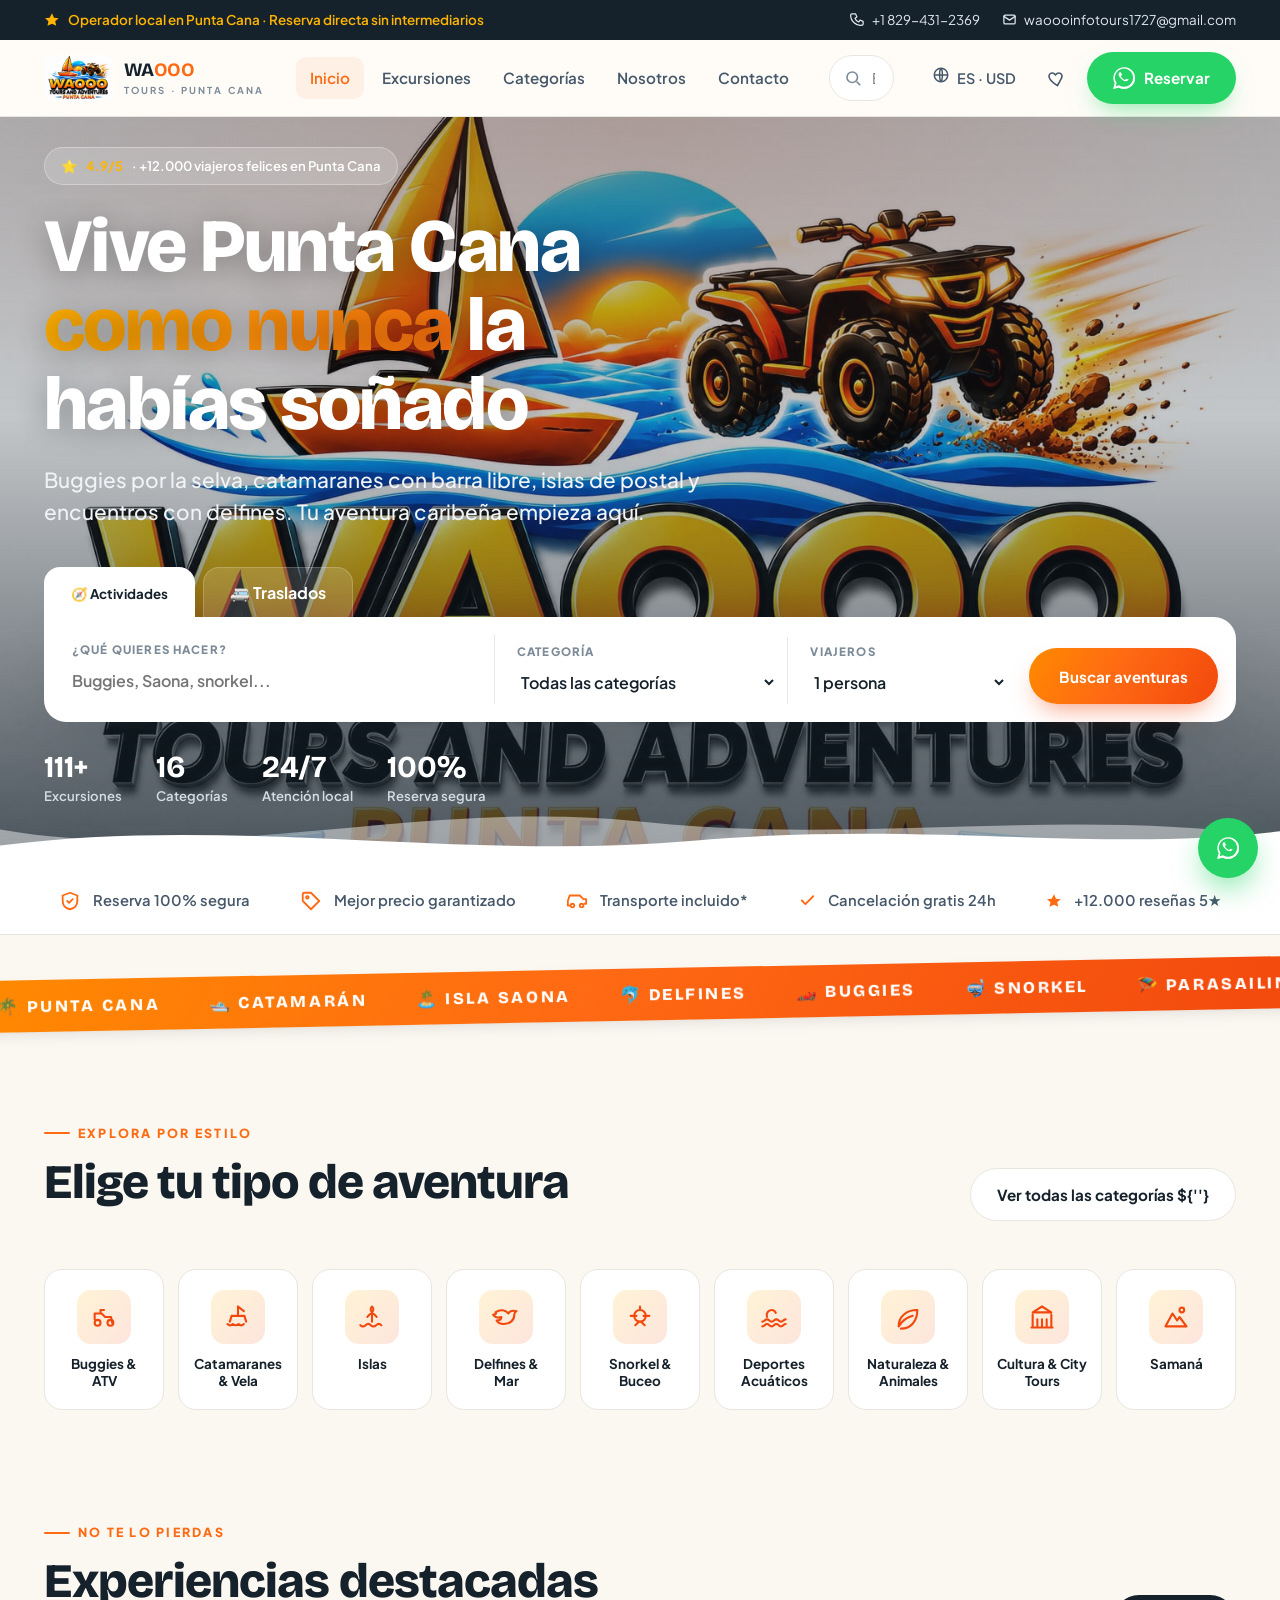
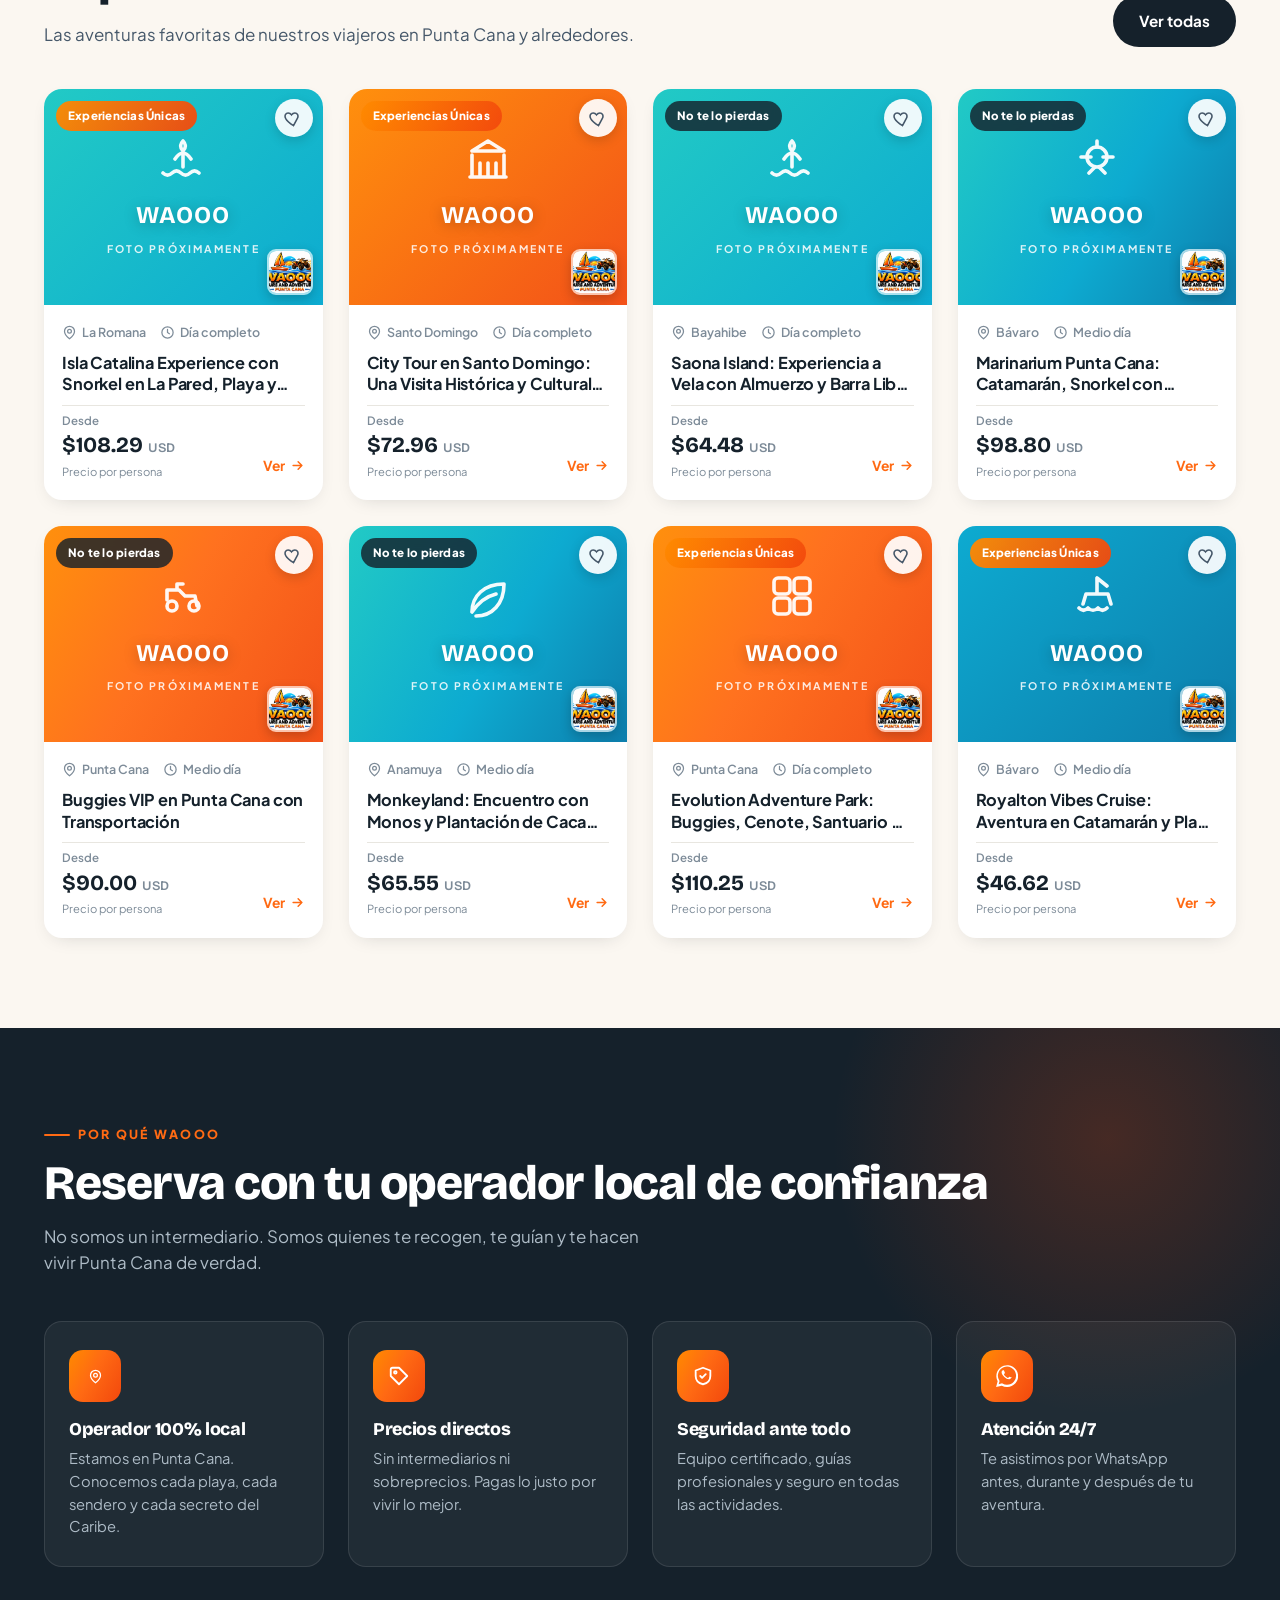
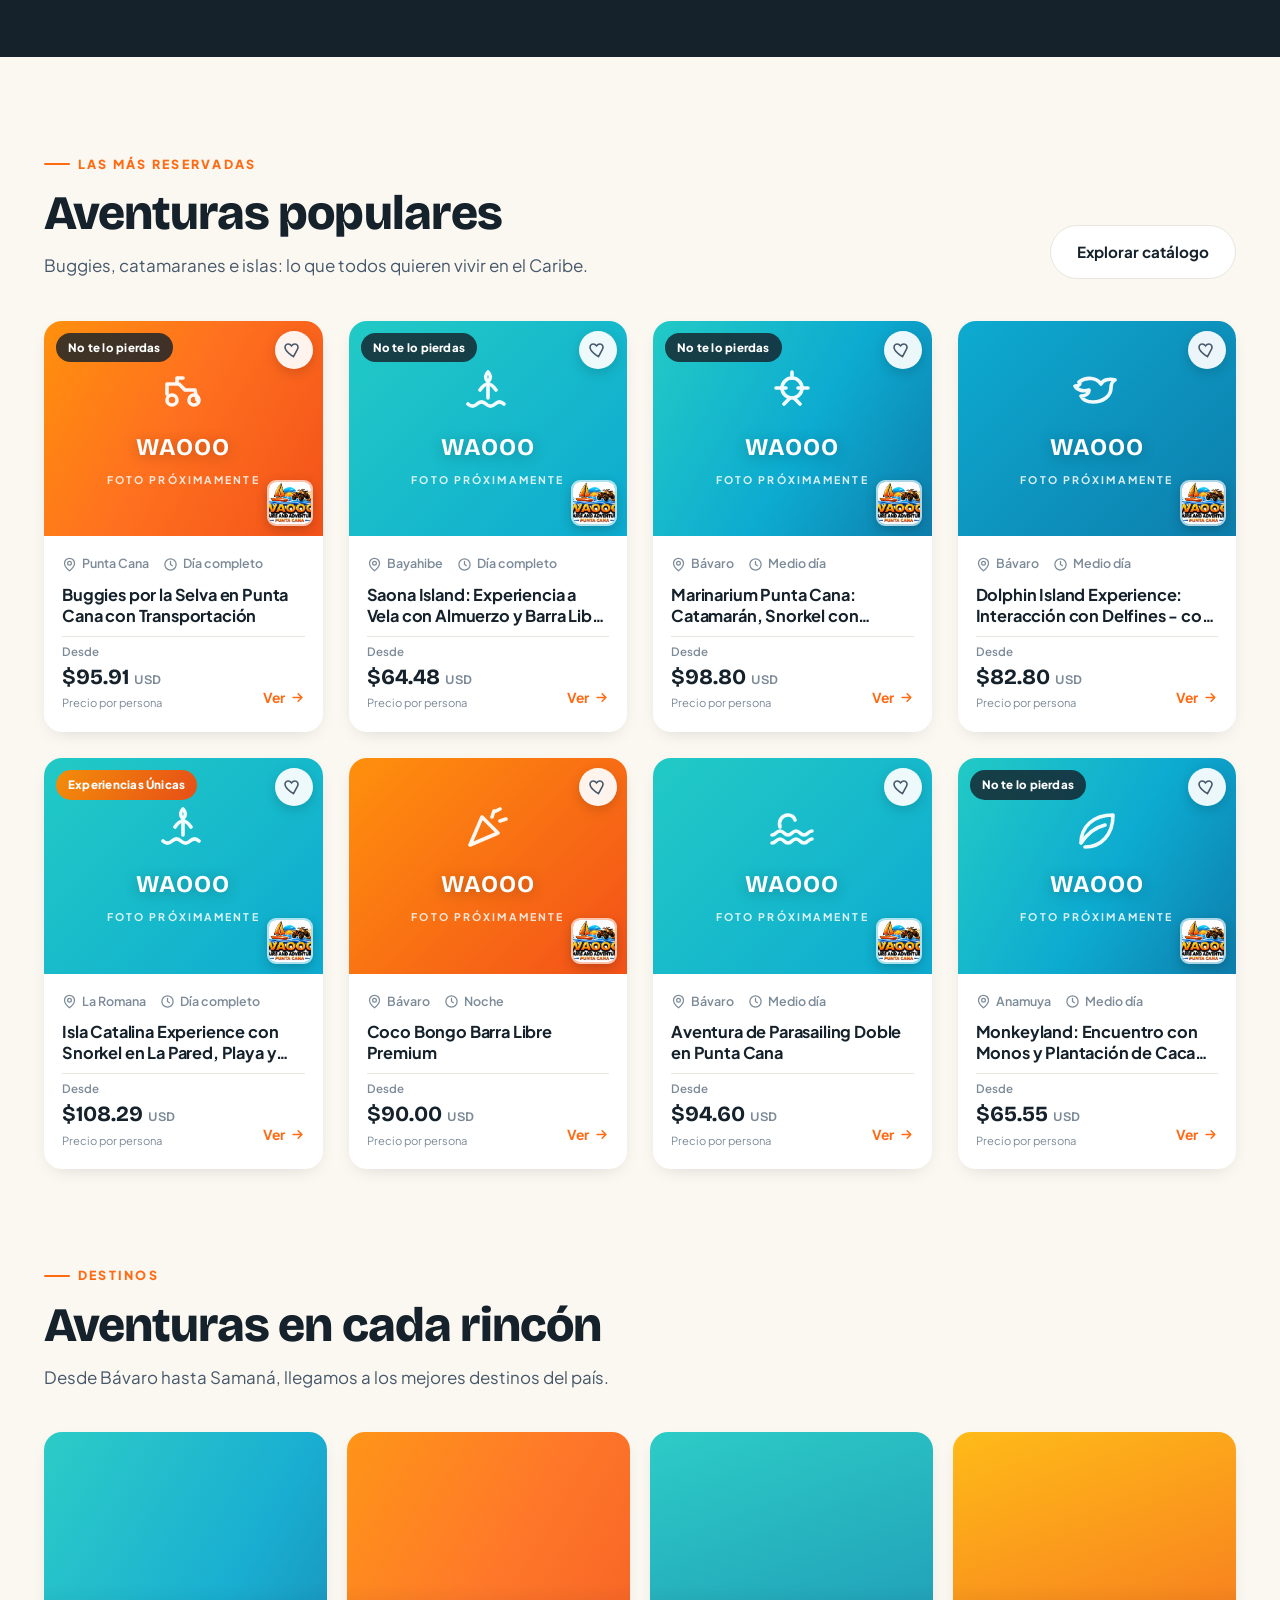
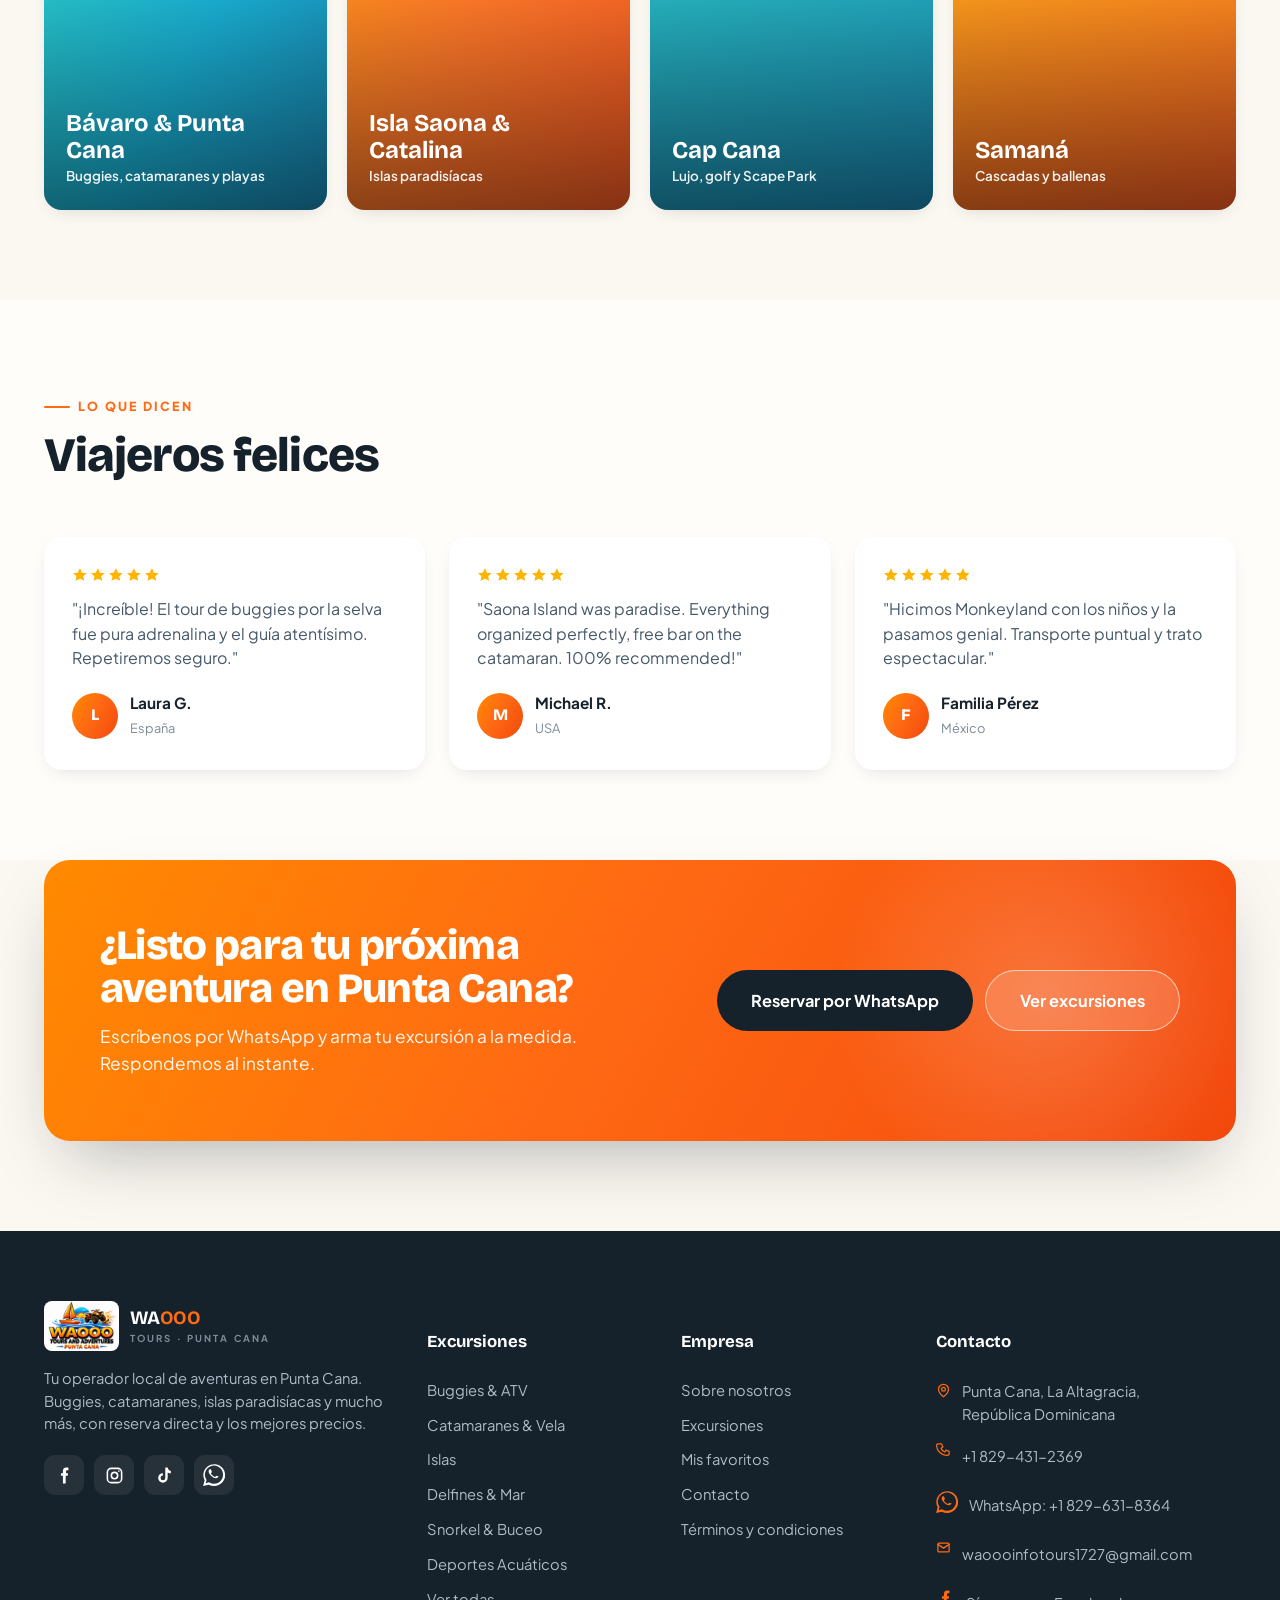
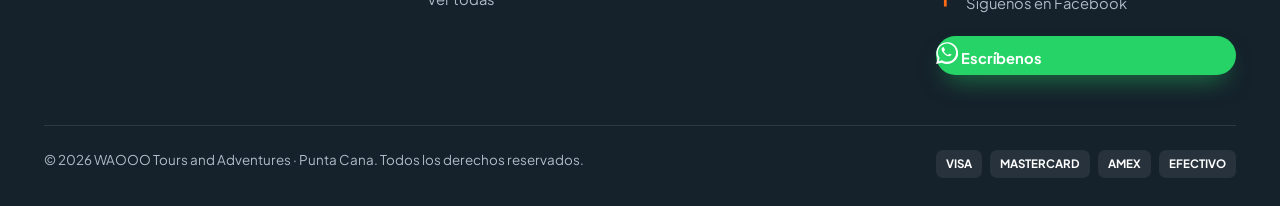
==== index.html @ dfb71532 "Datos oficiales de contacto + capa de animaciones - WhatsApp oficial 829-631-8364 para reservas, ema" ====
<!DOCTYPE html>
<html lang="es">
<head>
<meta charset="UTF-8">
<meta name="viewport" content="width=device-width, initial-scale=1.0">
<title>WAOOO Tours and Adventures · Excursiones en Punta Cana</title>
<meta name="description" content="Vive Punta Cana como nunca. Buggies, catamaranes, Isla Saona, delfines, snorkel y más. Reserva tus excursiones directo con tu operador local. Cancelación gratis.">
<link rel="icon" href="assets/waoo.jpeg">
<link rel="stylesheet" href="assets/styles.css">
</head>
<body>
<div id="chrome"></div>

<!-- ===================== HERO ===================== -->
<section class="hero">
  <video autoplay muted loop playsinline poster="assets/waoo.jpeg">
    <source src="assets/hero.mp4" type="video/mp4">
  </video>
  <div class="wrap">
    <div class="hero-badge">⭐ <b>4.9/5</b> · +12.000 viajeros felices en Punta Cana</div>
    <h1>Vive Punta Cana <em>como nunca</em> la habías soñado</h1>
    <p class="lead">Buggies por la selva, catamaranes con barra libre, islas de postal y encuentros con delfines. Tu aventura caribeña empieza aquí.</p>

    <div class="search-tabs">
      <button class="search-tab active">🧭 Actividades</button>
      <a class="search-tab" href="#contacto">🚐 Traslados</a>
    </div>
    <form class="search-panel" onsubmit="return heroSearch(event)">
      <div class="sp-field">
        <label>¿Qué quieres hacer?</label>
        <input type="text" id="qInput" placeholder="Buggies, Saona, snorkel...">
      </div>
      <div class="sp-field">
        <label>Categoría</label>
        <select id="catInput"></select>
      </div>
      <div class="sp-field">
        <label>Viajeros</label>
        <select id="paxInput">
          <option>1 persona</option><option>2 personas</option><option>3 personas</option>
          <option>4 personas</option><option>5+ personas</option>
        </select>
      </div>
      <button class="btn btn-primary" type="submit">Buscar aventuras</button>
    </form>

    <div class="hero-stats">
      <div><b data-count="111" data-suffix="+">0+</b><span>Excursiones</span></div>
      <div><b data-count="16">0</b><span>Categorías</span></div>
      <div><b>24/7</b><span>Atención local</span></div>
      <div><b data-count="100" data-suffix="%">0%</b><span>Reserva segura</span></div>
    </div>
  </div>
  <div class="hero-wave" aria-hidden="true">
    <svg viewBox="0 0 1440 90" preserveAspectRatio="none">
      <path class="w1" d="M0,42 C240,88 480,2 720,32 C960,62 1200,12 1440,52 L1440,90 L0,90 Z" fill="#ffffff" opacity=".45"/>
      <path d="M0,62 C260,24 520,82 780,56 C1040,30 1240,72 1440,44 L1440,90 L0,90 Z" fill="#ffffff"/>
    </svg>
  </div>
</section>

<!-- ===================== TRUST ===================== -->
<div class="trust"><div class="wrap" id="trust"></div></div>

<!-- ===================== MARQUEE ===================== -->
<div class="marquee" aria-hidden="true"><div class="marquee-track" id="mqTrack"></div></div>

<!-- ===================== CATEGORIES ===================== -->
<section class="section" id="categorias">
  <div class="wrap">
    <div class="head-row reveal">
      <div>
        <span class="eyebrow">Explora por estilo</span>
        <h2 class="section-title">Elige tu tipo de aventura</h2>
      </div>
      <a class="btn btn-outline" href="tours.html">Ver todas las categorías ${''}</a>
    </div>
    <div class="cat-strip reveal" id="catStrip"></div>
  </div>
</section>

<!-- ===================== FEATURED ===================== -->
<section class="section" style="padding-top:0">
  <div class="wrap">
    <div class="head-row reveal">
      <div>
        <span class="eyebrow">No te lo pierdas</span>
        <h2 class="section-title">Experiencias destacadas</h2>
        <p class="section-sub">Las aventuras favoritas de nuestros viajeros en Punta Cana y alrededores.</p>
      </div>
      <a class="btn btn-dark" href="tours.html">Ver todas</a>
    </div>
    <div class="grid reveal" id="featuredGrid"></div>
  </div>
</section>

<!-- ===================== WHY ===================== -->
<section class="section why" id="nosotros">
  <div class="wrap">
    <div class="head-row reveal" style="margin-bottom:0">
      <div>
        <span class="eyebrow">Por qué WAOOO</span>
        <h2 class="section-title">Reserva con tu operador local de confianza</h2>
        <p class="section-sub">No somos un intermediario. Somos quienes te recogen, te guían y te hacen vivir Punta Cana de verdad.</p>
      </div>
    </div>
    <div class="feat-grid reveal" id="featGrid"></div>
  </div>
</section>

<!-- ===================== POPULAR GRID ===================== -->
<section class="section">
  <div class="wrap">
    <div class="head-row reveal">
      <div>
        <span class="eyebrow">Las más reservadas</span>
        <h2 class="section-title">Aventuras populares</h2>
        <p class="section-sub">Buggies, catamaranes e islas: lo que todos quieren vivir en el Caribe.</p>
      </div>
      <a class="btn btn-outline" href="tours.html">Explorar catálogo</a>
    </div>
    <div class="grid reveal" id="popularGrid"></div>
  </div>
</section>

<!-- ===================== ZONES ===================== -->
<section class="section" style="padding-top:0">
  <div class="wrap">
    <div class="head-row reveal">
      <div>
        <span class="eyebrow">Destinos</span>
        <h2 class="section-title">Aventuras en cada rincón</h2>
        <p class="section-sub">Desde Bávaro hasta Samaná, llegamos a los mejores destinos del país.</p>
      </div>
    </div>
    <div class="zone-grid reveal" id="zoneGrid"></div>
  </div>
</section>

<!-- ===================== TESTIMONIALS ===================== -->
<section class="section" style="background:var(--cream)">
  <div class="wrap">
    <div class="head-row reveal">
      <div>
        <span class="eyebrow">Lo que dicen</span>
        <h2 class="section-title">Viajeros felices</h2>
      </div>
    </div>
    <div class="testi-grid reveal" id="testiGrid"></div>
  </div>
</section>

<!-- ===================== CTA BAND ===================== -->
<section class="section" style="padding-top:0">
  <div class="wrap">
    <div class="cta-band reveal">
      <div class="inner">
        <div>
          <h2>¿Listo para tu próxima aventura en Punta Cana?</h2>
          <p>Escríbenos por WhatsApp y arma tu excursión a la medida. Respondemos al instante.</p>
        </div>
        <div class="cta-actions">
          <a class="btn btn-dark btn-lg" id="ctaWa" target="_blank">Reservar por WhatsApp</a>
          <a class="btn btn-ghost btn-lg" href="tours.html">Ver excursiones</a>
        </div>
      </div>
    </div>
  </div>
</section>

<div id="footer-slot"></div>

<script src="assets/data.js"></script>
<script src="assets/app.js"></script>
<script>
  bootCommon('Inicio');

  /* category select in hero */
  const catSel = document.getElementById('catInput');
  catSel.innerHTML = '<option value="">Todas las categorías</option>' +
    CATEGORIES.map(c=>`<option value="${c.key}">${c.label}</option>`).join('');

  /* trust strip */
  document.getElementById('trust').innerHTML = [
    [IC.shield,'Reserva 100% segura'],
    [IC.tag,'Mejor precio garantizado'],
    [IC.van,'Transporte incluido*'],
    [IC.check,'Cancelación gratis 24h'],
    [IC.star,'+12.000 reseñas 5★'],
  ].map(t=>`<div class="t">${t[0]}<span>${t[1]}</span></div>`).join('');

  /* categories */
  document.getElementById('catStrip').innerHTML = CATEGORIES.map(c=>`
    <a class="cat-card" href="tours.html?cat=${c.key}">
      <div class="cat-ic">${IC[c.icon]}</div><span>${c.label}</span>
    </a>`).join('');

  /* featured = badge unica/popular, pick 8 */
  const featured = TOURS.filter(t=>t.badge).slice(0,8);
  renderGrid(document.getElementById('featuredGrid'), featured);

  /* popular = a curated mix */
  const popIds = ['buggies-selva-pc','saona-vela','marinarium','dolphin-exp','catalina-pared','cocobongo-premium','parasailing-doble','monkeyland'];
  const popular = popIds.map(id=>TOURS.find(t=>t.id===id)).filter(Boolean);
  renderGrid(document.getElementById('popularGrid'), popular);

  /* why features */
  document.getElementById('featGrid').innerHTML = [
    [IC.pin,'Operador 100% local','Estamos en Punta Cana. Conocemos cada playa, cada sendero y cada secreto del Caribe.'],
    [IC.tag,'Precios directos','Sin intermediarios ni sobreprecios. Pagas lo justo por vivir lo mejor.'],
    [IC.shield,'Seguridad ante todo','Equipo certificado, guías profesionales y seguro en todas las actividades.'],
    [IC.wa,'Atención 24/7','Te asistimos por WhatsApp antes, durante y después de tu aventura.'],
  ].map(f=>`<div class="feat"><div class="feat-ic">${f[0]}</div><h4>${f[1]}</h4><p>${f[2]}</p></div>`).join('');

  /* zones */
  document.getElementById('zoneGrid').innerHTML = [
    ['Bávaro & Punta Cana','Buggies, catamaranes y playas','',''],
    ['Isla Saona & Catalina','Islas paradisíacas','1','islas'],
    ['Cap Cana','Lujo, golf y Scape Park','2','privados'],
    ['Samaná','Cascadas y ballenas','3','samana'],
  ].map((z,i)=>`<a class="zone" data-z="${z[2]}" href="tours.html${z[3]?'?cat='+z[3]:''}">
      <div class="zone-info"><b>${z[0]}</b><span>${z[1]}</span></div></a>`).join('');

  /* testimonials */
  document.getElementById('testiGrid').innerHTML = [
    ['Laura G.','España','¡Increíble! El tour de buggies por la selva fue pura adrenalina y el guía atentísimo. Repetiremos seguro.'],
    ['Michael R.','USA','Saona Island was paradise. Everything organized perfectly, free bar on the catamaran. 100% recommended!'],
    ['Familia Pérez','México','Hicimos Monkeyland con los niños y la pasamos genial. Transporte puntual y trato espectacular.'],
  ].map(t=>`<div class="testi">
      <div class="stars">${IC.star.repeat(5)}</div>
      <p>"${t[2]}"</p>
      <div class="testi-who"><div class="testi-av">${t[0][0]}</div><div><b>${t[0]}</b><span>${t[1]}</span></div></div>
    </div>`).join('');

  document.getElementById('ctaWa').href = waLink('¡Hola WAOOO! Quiero armar mi excursión en Punta Cana. ¿Me ayudan?');

  /* marquee */
  const mq = ['🌴 PUNTA CANA','🛥️ CATAMARÁN','🏝️ ISLA SAONA','🐬 DELFINES','🏎️ BUGGIES','🤿 SNORKEL','🪂 PARASAILING','🐎 CABALLOS','🎉 COCO BONGO','🌅 SAMANÁ'];
  document.getElementById('mqTrack').innerHTML = mq.concat(mq).map(x=>`<span>${x}</span>`).join('');

  /* contadores animados del hero */
  document.querySelectorAll('[data-count]').forEach(el=>{
    const target = +el.dataset.count, suf = el.dataset.suffix || '';
    const t0 = performance.now(), dur = 1700;
    function tick(now){
      const p = Math.min((now - t0) / dur, 1);
      const e = 1 - Math.pow(1 - p, 3);
      el.textContent = Math.round(target * e) + suf;
      if(p < 1) requestAnimationFrame(tick);
    }
    requestAnimationFrame(tick);
  });

  /* hero search */
  function heroSearch(e){
    e.preventDefault();
    const q = document.getElementById('qInput').value.trim();
    const cat = document.getElementById('catInput').value;
    const params = new URLSearchParams();
    if(q) params.set('q',q);
    if(cat) params.set('cat',cat);
    location.href = 'tours.html'+(params.toString()?('?'+params.toString()):'');
    return false;
  }
  window.heroSearch = heroSearch;

  initReveal();
</script>
</body>
</html>
---- assets/styles.css ----
/* ============================================================
   WAOOO Tours and Adventures — Punta Cana
   Design system
   ============================================================ */

@import url('https://fonts.googleapis.com/css2?family=Bricolage+Grotesque:opsz,wght@12..96,400;12..96,600;12..96,700;12..96,800&family=Plus+Jakarta+Sans:ital,wght@0,400;0,500;0,600;0,700;0,800&display=swap');

:root{
  /* Brand */
  --orange:        #FF6A13;
  --orange-deep:   #F2480D;
  --gold:          #FFB400;
  --sun:           #FF8A00;
  --ocean:         #00A6CE;
  --ocean-deep:    #0077A8;
  --turquoise:     #16C7C2;

  /* Neutrals */
  --ink:           #15212B;   /* deep ocean navy text */
  --ink-soft:      #46586a;
  --muted:         #7d8b98;
  --line:          #e8e6e0;
  --sand:          #FBF7F1;   /* warm off-white bg */
  --cream:         #FFFDFA;
  --white:         #ffffff;

  /* Gradients */
  --grad-sunset: linear-gradient(120deg, #FF8A00 0%, #FF6A13 45%, #F2480D 100%);
  --grad-sea:    linear-gradient(120deg, #16C7C2 0%, #00A6CE 55%, #0077A8 100%);
  --grad-brand:  linear-gradient(120deg, #FFB400 0%, #FF6A13 50%, #F2480D 100%);

  --radius:   18px;
  --radius-sm:12px;
  --radius-lg:26px;
  --shadow:   0 12px 40px -14px rgba(21,33,43,.18);
  --shadow-sm:0 6px 20px -10px rgba(21,33,43,.22);
  --shadow-lg:0 30px 70px -25px rgba(21,33,43,.35);

  --maxw: 1240px;
  --header-h: 76px;
}

*{box-sizing:border-box}
html{scroll-behavior:smooth}
body{
  margin:0;
  font-family:'Plus Jakarta Sans',system-ui,sans-serif;
  color:var(--ink);
  background:var(--sand);
  -webkit-font-smoothing:antialiased;
  line-height:1.55;
}
h1,h2,h3,h4{font-family:'Bricolage Grotesque',sans-serif;font-weight:800;line-height:1.05;margin:0;letter-spacing:-.02em}
a{color:inherit;text-decoration:none}
img{display:block;max-width:100%}
button{font-family:inherit;cursor:pointer;border:none;background:none}
ul{margin:0;padding:0;list-style:none}

.wrap{max-width:var(--maxw);margin:0 auto;padding:0 24px}
.section{padding:90px 0}
.eyebrow{
  font-size:.78rem;font-weight:800;letter-spacing:.18em;text-transform:uppercase;
  color:var(--orange);margin-bottom:14px;display:inline-flex;align-items:center;gap:8px;
}
.eyebrow::before{content:"";width:26px;height:2px;background:var(--orange);border-radius:2px}
.section-title{font-size:clamp(2rem,4vw,3rem);margin-bottom:14px}
.section-sub{color:var(--ink-soft);font-size:1.06rem;max-width:620px;margin:0}
.head-row{display:flex;justify-content:space-between;align-items:flex-end;gap:24px;margin-bottom:42px;flex-wrap:wrap}

/* Buttons */
.btn{display:inline-flex;align-items:center;justify-content:center;gap:9px;font-weight:700;
  font-size:.95rem;padding:14px 26px;border-radius:999px;transition:.25s ease;white-space:nowrap}
.btn-primary{background:var(--grad-sunset);color:#fff;box-shadow:0 12px 26px -10px rgba(242,72,13,.6)}
.btn-primary:hover{transform:translateY(-2px);box-shadow:0 18px 34px -10px rgba(242,72,13,.7)}
.btn-ghost{background:rgba(255,255,255,.14);color:#fff;border:1.5px solid rgba(255,255,255,.4);backdrop-filter:blur(6px)}
.btn-ghost:hover{background:rgba(255,255,255,.24)}
.btn-dark{background:var(--ink);color:#fff}
.btn-dark:hover{background:#0d1822;transform:translateY(-2px)}
.btn-wa{background:#25D366;color:#fff;box-shadow:0 12px 26px -10px rgba(37,211,102,.6)}
.btn-wa:hover{transform:translateY(-2px);background:#1fc15d}
.btn-outline{background:#fff;border:1.5px solid var(--line);color:var(--ink)}
.btn-outline:hover{border-color:var(--orange);color:var(--orange)}
.btn-block{width:100%}
.btn-lg{padding:17px 34px;font-size:1.02rem}

/* ===================== TOP BAR ===================== */
.topbar{background:var(--ink);color:#dfe7ee;font-size:.84rem}
.topbar .wrap{display:flex;justify-content:space-between;align-items:center;height:40px;gap:18px}
.topbar a{color:#dfe7ee;display:inline-flex;align-items:center;gap:7px;transition:.2s}
.topbar a:hover{color:var(--gold)}
.topbar .tb-right{display:flex;gap:22px;align-items:center}
.topbar .tb-left{display:flex;gap:8px;align-items:center;color:var(--gold);font-weight:600}
@media(max-width:760px){.topbar .tb-left span.hide-sm{display:none}}

/* ===================== HEADER ===================== */
.header{position:sticky;top:0;z-index:60;background:rgba(255,253,250,.86);
  backdrop-filter:saturate(180%) blur(14px);border-bottom:1px solid var(--line)}
.header .wrap{display:flex;align-items:center;gap:26px;height:var(--header-h)}
.logo{display:flex;align-items:center;gap:11px;flex-shrink:0}
.logo img{height:46px;width:auto;border-radius:8px}
.logo b{font-family:'Bricolage Grotesque';font-size:1.18rem;line-height:1;letter-spacing:-.03em}
.logo b span{color:var(--orange)}
.logo small{display:block;font-size:.6rem;letter-spacing:.22em;color:var(--muted);font-weight:700;text-transform:uppercase}

.nav{display:flex;gap:4px;margin-left:6px}
.nav a{padding:9px 14px;border-radius:10px;font-weight:600;font-size:.95rem;color:var(--ink-soft);transition:.2s}
.nav a:hover,.nav a.active{color:var(--orange);background:rgba(255,106,19,.08)}

.header-search{flex:1;max-width:420px;margin-left:auto;position:relative}
.header-search input{width:100%;border:1.5px solid var(--line);background:#fff;border-radius:999px;
  padding:11px 18px 11px 42px;font:inherit;font-size:.92rem;transition:.2s}
.header-search input:focus{outline:none;border-color:var(--orange);box-shadow:0 0 0 4px rgba(255,106,19,.1)}
.header-search svg{position:absolute;left:15px;top:50%;transform:translateY(-50%);color:var(--muted)}

.header-actions{display:flex;align-items:center;gap:8px;flex-shrink:0}
.icon-btn{display:inline-flex;align-items:center;gap:7px;padding:9px 12px;border-radius:10px;
  font-weight:600;font-size:.9rem;color:var(--ink-soft);transition:.2s;position:relative}
.icon-btn:hover{background:rgba(0,0,0,.04);color:var(--ink)}
.fav-count{position:absolute;top:2px;right:4px;background:var(--orange);color:#fff;font-size:.62rem;
  font-weight:800;min-width:16px;height:16px;border-radius:99px;display:none;align-items:center;justify-content:center;padding:0 4px}
.fav-count.show{display:flex}
.burger{display:none}
@media(max-width:1080px){.nav,.header-search{display:none}.burger{display:inline-flex}}
@media(max-width:680px){
  .header .wrap{gap:10px}
  .header-actions .btn-wa{display:none}
  .header-actions .icon-btn[href="tours.html"]{display:none}
  .logo small{display:none}
  .topbar .tb-right a:not(:first-child){display:none}
}

/* mobile drawer */
.drawer{position:fixed;inset:0;z-index:80;background:rgba(21,33,43,.5);opacity:0;pointer-events:none;transition:.3s}
.drawer.open{opacity:1;pointer-events:auto}
.drawer-panel{position:absolute;right:0;top:0;height:100%;width:min(82vw,340px);background:#fff;
  padding:26px;transform:translateX(100%);transition:.3s;display:flex;flex-direction:column;gap:6px}
.drawer.open .drawer-panel{transform:none}
.drawer-panel a{padding:14px 12px;border-radius:12px;font-weight:600;font-size:1.05rem;border-bottom:1px solid var(--line)}
.drawer-panel a:hover{background:var(--sand);color:var(--orange)}
.drawer-close{align-self:flex-end;font-size:1.6rem;color:var(--muted);margin-bottom:10px}

/* ===================== HERO ===================== */
.hero{position:relative;min-height:calc(100vh - var(--header-h) - 40px);min-height:640px;
  display:flex;align-items:center;overflow:hidden;color:#fff}
.hero video{position:absolute;inset:0;width:100%;height:100%;object-fit:cover;z-index:0}
.hero::after{content:"";position:absolute;inset:0;z-index:1;
  background:linear-gradient(180deg,rgba(21,33,43,.35) 0%,rgba(21,33,43,.25) 40%,rgba(21,33,43,.78) 100%),
             radial-gradient(120% 80% at 50% 0%,rgba(242,72,13,.18),transparent 60%)}
.hero .wrap{position:relative;z-index:2;width:100%;padding-top:30px;padding-bottom:60px}
.hero-badge{display:inline-flex;align-items:center;gap:9px;background:rgba(255,255,255,.16);
  border:1px solid rgba(255,255,255,.3);backdrop-filter:blur(8px);padding:8px 16px;border-radius:999px;
  font-size:.82rem;font-weight:600;margin-bottom:22px}
.hero-badge b{color:var(--gold)}
.hero h1{font-size:clamp(2.6rem,6vw,4.7rem);max-width:14ch;text-shadow:0 4px 30px rgba(0,0,0,.3)}
.hero h1 em{font-style:normal;background:var(--grad-brand);-webkit-background-clip:text;background-clip:text;color:transparent}
.hero p.lead{font-size:clamp(1.05rem,2vw,1.3rem);max-width:46ch;margin:20px 0 0;color:#f1f4f7;font-weight:500}
.hero-stats{display:flex;gap:34px;margin-top:30px;flex-wrap:wrap}
.hero-stats div b{font-family:'Bricolage Grotesque';font-size:1.9rem;display:block;line-height:1}
.hero-stats div span{font-size:.82rem;color:#d4dde4;font-weight:600}

/* Search panel */
.search-tabs{display:flex;gap:8px;margin-top:38px;margin-bottom:-1px}
.search-tab{display:inline-flex;align-items:center;gap:9px;background:rgba(255,255,255,.14);color:#fff;
  font-weight:700;padding:13px 26px;border-radius:16px 16px 0 0;border:1px solid rgba(255,255,255,.2);border-bottom:none;transition:.2s}
.search-tab.active{background:#fff;color:var(--ink)}
.search-panel{background:#fff;border-radius:0 22px 22px 22px;padding:18px;box-shadow:var(--shadow-lg);
  display:grid;grid-template-columns:2fr 1.3fr 1fr auto;gap:12px;align-items:end}
.sp-field{display:flex;flex-direction:column;gap:6px;text-align:left;padding:6px 10px;border-right:1px solid var(--line)}
.sp-field:last-of-type{border-right:none}
.sp-field label{font-size:.72rem;font-weight:800;letter-spacing:.1em;text-transform:uppercase;color:var(--muted)}
.sp-field input,.sp-field select{border:none;font:inherit;font-size:1rem;font-weight:600;color:var(--ink);background:none;padding:4px 0;width:100%}
.sp-field input:focus,.sp-field select:focus{outline:none}
.search-panel .btn{padding:16px 30px;height:56px}
@media(max-width:880px){.search-panel{grid-template-columns:1fr 1fr;border-radius:18px}
  .sp-field{border-right:none;border-bottom:1px solid var(--line);padding-bottom:12px}
  .search-panel .btn{grid-column:1/-1}}

/* trust strip */
.trust{background:#fff;border-bottom:1px solid var(--line)}
.trust .wrap{display:flex;justify-content:space-around;gap:20px;padding:22px 24px;flex-wrap:wrap}
.trust .t{display:flex;align-items:center;gap:12px;font-weight:600;font-size:.92rem;color:var(--ink-soft)}
.trust .t svg{color:var(--orange);flex-shrink:0}

/* ===================== CATEGORY CHIPS ===================== */
.cat-strip{display:flex;gap:14px;overflow-x:auto;padding:6px 2px 16px;scroll-snap-type:x mandatory}
.cat-strip::-webkit-scrollbar{height:6px}
.cat-strip::-webkit-scrollbar-thumb{background:var(--line);border-radius:99px}
.cat-card{scroll-snap-align:start;flex:0 0 auto;width:120px;background:#fff;border:1px solid var(--line);
  border-radius:var(--radius);padding:20px 14px;text-align:center;transition:.25s;cursor:pointer}
.cat-card:hover{transform:translateY(-5px);box-shadow:var(--shadow-sm);border-color:transparent}
.cat-ic{width:54px;height:54px;margin:0 auto 12px;border-radius:14px;display:grid;place-items:center;
  background:linear-gradient(135deg,rgba(255,180,0,.16),rgba(242,72,13,.14));color:var(--orange-deep)}
.cat-card span{font-weight:700;font-size:.84rem;line-height:1.2;display:block}

/* ===================== TOUR CARDS ===================== */
.grid{display:grid;grid-template-columns:repeat(4,1fr);gap:26px}
@media(max-width:1080px){.grid{grid-template-columns:repeat(3,1fr)}}
@media(max-width:820px){.grid{grid-template-columns:repeat(2,1fr);gap:18px}}
@media(max-width:520px){.grid{grid-template-columns:1fr}}

.card{background:#fff;border-radius:var(--radius);overflow:hidden;box-shadow:var(--shadow-sm);
  transition:.28s ease;display:flex;flex-direction:column;position:relative}
.card:hover{transform:translateY(-6px);box-shadow:var(--shadow)}
.card-media{position:relative;aspect-ratio:4/3.1;overflow:hidden}
.card-media img{width:100%;height:100%;object-fit:cover;transition:.5s}
.card:hover .card-media img{transform:scale(1.07)}
/* placeholder */
.ph{position:absolute;inset:0;display:grid;place-items:center;overflow:hidden}
.ph::before{content:"";position:absolute;inset:0;opacity:.95}
.ph[data-g="0"]::before{background:var(--grad-sunset)}
.ph[data-g="1"]::before{background:var(--grad-sea)}
.ph[data-g="2"]::before{background:linear-gradient(135deg,#FFB400,#FF6A13)}
.ph[data-g="3"]::before{background:linear-gradient(135deg,#00A6CE,#0077A8)}
.ph[data-g="4"]::before{background:linear-gradient(135deg,#16C7C2,#00A6CE)}
.ph[data-g="5"]::before{background:linear-gradient(135deg,#FF8A00,#F2480D)}
.ph-inner{position:relative;z-index:1;text-align:center;color:#fff}
.ph-inner svg{width:48px;height:48px;opacity:.95;margin-bottom:8px}
.ph-inner b{display:block;font-family:'Bricolage Grotesque';font-size:1.5rem;letter-spacing:.04em;
  text-shadow:0 2px 14px rgba(0,0,0,.25)}
.ph-inner small{font-size:.66rem;letter-spacing:.2em;text-transform:uppercase;opacity:.85;font-weight:700}
.ph img.ph-logo{position:absolute;bottom:10px;right:10px;z-index:1;width:46px;height:46px;border-radius:9px;
  object-fit:cover;border:2px solid rgba(255,255,255,.65);box-shadow:0 4px 12px rgba(0,0,0,.2)}

.badge{position:absolute;top:12px;left:12px;z-index:2;font-size:.72rem;font-weight:800;
  padding:6px 12px;border-radius:999px;color:#fff;letter-spacing:.02em;backdrop-filter:blur(4px)}
.badge.popular{background:rgba(21,33,43,.82)}
.badge.unica{background:linear-gradient(120deg,rgba(255,138,0,.95),rgba(242,72,13,.95))}
.fav-btn{position:absolute;top:10px;right:10px;z-index:2;width:38px;height:38px;border-radius:50%;
  background:rgba(255,255,255,.92);display:grid;place-items:center;color:var(--ink-soft);
  box-shadow:0 4px 12px rgba(0,0,0,.15);transition:.2s}
.fav-btn:hover{transform:scale(1.1)}
.fav-btn.on{color:#fff;background:var(--orange)}
.fav-btn.on svg{fill:#fff}

.card-body{padding:18px 18px 20px;display:flex;flex-direction:column;flex:1;gap:10px}
.card-meta{display:flex;gap:14px;font-size:.78rem;color:var(--muted);font-weight:600}
.card-meta span{display:inline-flex;align-items:center;gap:5px}
.card h3{font-family:'Plus Jakarta Sans';font-weight:700;font-size:1.02rem;line-height:1.3;letter-spacing:-.01em;
  display:-webkit-box;-webkit-line-clamp:2;-webkit-box-orient:vertical;overflow:hidden;min-height:2.6em}
.card-foot{margin-top:auto;display:flex;justify-content:space-between;align-items:flex-end;padding-top:6px;border-top:1px solid var(--line)}
.price small{display:block;font-size:.72rem;color:var(--muted);font-weight:600}
.price b{font-family:'Bricolage Grotesque';font-size:1.35rem;color:var(--ink)}
.price b span{font-size:.82rem;color:var(--muted);font-weight:600}
.price em{font-style:normal;font-size:.7rem;color:var(--muted);display:block}
.card-cta{font-weight:700;font-size:.86rem;color:var(--orange);display:inline-flex;align-items:center;gap:5px;
  padding:8px 0 4px;transition:.2s}
.card:hover .card-cta{gap:9px}

/* ===================== WHY / FEATURES ===================== */
.why{background:var(--ink);color:#fff;position:relative;overflow:hidden}
.why::before{content:"";position:absolute;top:-30%;right:-10%;width:600px;height:600px;border-radius:50%;
  background:radial-gradient(circle,rgba(242,72,13,.22),transparent 65%)}
.why .wrap{position:relative;z-index:1}
.why .section-title{color:#fff}
.why .section-sub{color:#aebcc7}
.feat-grid{display:grid;grid-template-columns:repeat(4,1fr);gap:24px;margin-top:46px}
@media(max-width:880px){.feat-grid{grid-template-columns:repeat(2,1fr)}}
@media(max-width:480px){.feat-grid{grid-template-columns:1fr}}
.feat{background:rgba(255,255,255,.05);border:1px solid rgba(255,255,255,.1);border-radius:var(--radius);
  padding:28px 24px;transition:.25s}
.feat:hover{background:rgba(255,255,255,.09);transform:translateY(-4px)}
.feat-ic{width:52px;height:52px;border-radius:14px;background:var(--grad-sunset);display:grid;place-items:center;
  color:#fff;margin-bottom:18px}
.feat h4{font-size:1.12rem;margin-bottom:8px}
.feat p{color:#aebcc7;font-size:.92rem;margin:0}

/* ===================== ZONES ===================== */
.zone-grid{display:grid;grid-template-columns:repeat(4,1fr);gap:20px}
@media(max-width:880px){.zone-grid{grid-template-columns:repeat(2,1fr)}}
.zone{position:relative;aspect-ratio:3/4;border-radius:var(--radius);overflow:hidden;cursor:pointer;color:#fff;
  display:flex;align-items:flex-end;padding:22px;box-shadow:var(--shadow-sm);transition:.3s}
.zone:hover{transform:translateY(-5px);box-shadow:var(--shadow)}
.zone::before{content:"";position:absolute;inset:0;background:var(--grad-sea);opacity:.9}
.zone[data-z="1"]::before{background:var(--grad-sunset)}
.zone[data-z="2"]::before{background:linear-gradient(160deg,#16C7C2,#0077A8)}
.zone[data-z="3"]::before{background:linear-gradient(160deg,#FFB400,#F2480D)}
.zone::after{content:"";position:absolute;inset:0;background:linear-gradient(180deg,transparent 40%,rgba(0,0,0,.45))}
.zone-info{position:relative;z-index:1}
.zone-info b{font-family:'Bricolage Grotesque';font-size:1.5rem;display:block;line-height:1.1}
.zone-info span{font-size:.84rem;opacity:.92;font-weight:600}

/* ===================== TESTIMONIALS ===================== */
.testi-grid{display:grid;grid-template-columns:repeat(3,1fr);gap:24px}
@media(max-width:880px){.testi-grid{grid-template-columns:1fr}}
.testi{background:#fff;border-radius:var(--radius);padding:30px 28px;box-shadow:var(--shadow-sm);position:relative}
.stars{color:var(--gold);display:flex;gap:2px;margin-bottom:14px}
.testi p{font-size:1rem;color:var(--ink-soft);margin:0 0 20px}
.testi-who{display:flex;align-items:center;gap:12px}
.testi-av{width:46px;height:46px;border-radius:50%;background:var(--grad-sunset);color:#fff;
  display:grid;place-items:center;font-weight:800;font-family:'Bricolage Grotesque'}
.testi-who b{font-size:.96rem;display:block}
.testi-who span{font-size:.8rem;color:var(--muted)}

/* ===================== CTA BAND ===================== */
.cta-band{position:relative;overflow:hidden;border-radius:var(--radius-lg);color:#fff;
  padding:64px 56px;background:var(--grad-sunset);box-shadow:var(--shadow-lg)}
.cta-band::before{content:"";position:absolute;top:-40%;right:-5%;width:500px;height:500px;border-radius:50%;
  background:radial-gradient(circle,rgba(255,255,255,.18),transparent 60%)}
.cta-band .inner{position:relative;z-index:1;display:flex;justify-content:space-between;align-items:center;gap:30px;flex-wrap:wrap}
.cta-band h2{font-size:clamp(1.8rem,3.4vw,2.6rem);max-width:18ch}
.cta-band p{margin:12px 0 0;font-size:1.08rem;opacity:.95;max-width:42ch}
.cta-actions{display:flex;gap:12px;flex-wrap:wrap}
.cta-band .btn-ghost{border-color:rgba(255,255,255,.6)}
.cta-band .btn-dark:hover{background:#000}

/* ===================== FOOTER ===================== */
.footer{background:var(--ink);color:#aebcc7;padding:70px 0 28px}
.foot-grid{display:grid;grid-template-columns:1.6fr 1fr 1fr 1.4fr;gap:40px}
@media(max-width:880px){.foot-grid{grid-template-columns:1fr 1fr}}
@media(max-width:520px){.foot-grid{grid-template-columns:1fr}}
.footer .logo b{color:#fff}
.footer p.about{margin:16px 0 20px;font-size:.92rem;max-width:34ch}
.foot-soc{display:flex;gap:10px}
.foot-soc a{width:40px;height:40px;border-radius:11px;background:rgba(255,255,255,.07);display:grid;place-items:center;
  color:#fff;transition:.2s}
.foot-soc a:hover{background:var(--orange);transform:translateY(-3px)}
.foot-col h5{color:#fff;font-family:'Bricolage Grotesque';font-size:1.05rem;margin-bottom:18px}
.foot-col a{display:block;padding:6px 0;font-size:.92rem;transition:.2s}
.foot-col a:hover{color:var(--gold);padding-left:5px}
.foot-contact li{display:flex;gap:11px;align-items:flex-start;padding:7px 0;font-size:.92rem}
.foot-contact svg{color:var(--orange);flex-shrink:0;margin-top:3px}
.foot-bottom{border-top:1px solid rgba(255,255,255,.1);margin-top:50px;padding-top:24px;
  display:flex;justify-content:space-between;gap:18px;flex-wrap:wrap;font-size:.84rem}
.foot-pay{display:flex;gap:8px;align-items:center}
.foot-pay span{background:rgba(255,255,255,.08);padding:5px 10px;border-radius:7px;font-size:.72rem;font-weight:700;color:#fff}

/* ===================== CATALOG PAGE ===================== */
.catalog-head{background:#fff;border-bottom:1px solid var(--line);padding:34px 0 0}
.crumb{font-size:.84rem;color:var(--muted);font-weight:600;margin-bottom:14px}
.crumb a:hover{color:var(--orange)}
.catalog-head h1{font-size:clamp(1.8rem,3.4vw,2.5rem)}
.catalog-head h1 span{color:var(--ink-soft);font-weight:600}
.filter-bar{display:flex;gap:10px;overflow-x:auto;padding:24px 0 22px;scroll-snap-type:x mandatory}
.filter-bar::-webkit-scrollbar{display:none}
.chip{flex:0 0 auto;scroll-snap-align:start;border:1.5px solid var(--line);background:#fff;border-radius:999px;
  padding:10px 18px;font-weight:600;font-size:.9rem;color:var(--ink-soft);transition:.2s;display:inline-flex;align-items:center;gap:7px}
.chip:hover{border-color:var(--orange);color:var(--orange)}
.chip.active{background:var(--ink);color:#fff;border-color:var(--ink)}
.chip.active:hover{color:#fff}

.catalog-body{padding:30px 0 90px}
.catalog-toolbar{display:flex;justify-content:space-between;align-items:center;gap:18px;margin-bottom:28px;flex-wrap:wrap}
.result-count{font-weight:700;font-size:1.05rem}
.result-count span{color:var(--muted);font-weight:500}
.sortwrap{display:flex;align-items:center;gap:10px;font-size:.9rem;color:var(--ink-soft);font-weight:600}
.sortwrap select{border:1.5px solid var(--line);border-radius:10px;padding:9px 14px;font:inherit;font-weight:700;
  color:var(--ink);background:#fff;cursor:pointer}
.sortwrap select:focus{outline:none;border-color:var(--orange)}
.empty{text-align:center;padding:80px 20px;color:var(--muted)}
.empty b{font-family:'Bricolage Grotesque';font-size:1.4rem;color:var(--ink);display:block;margin:14px 0 6px}

/* ===================== DETAIL PAGE ===================== */
.detail-wrap{display:grid;grid-template-columns:1fr 380px;gap:46px;align-items:start;padding:34px 0 90px}
@media(max-width:980px){.detail-wrap{grid-template-columns:1fr}}
.detail-head h1{font-size:clamp(1.7rem,3.4vw,2.5rem);margin:6px 0 10px}
.detail-loc{color:var(--orange);font-weight:700;display:inline-flex;align-items:center;gap:6px;font-size:.95rem}
.gallery{display:grid;grid-template-columns:2fr 1fr;grid-template-rows:1fr 1fr;gap:12px;height:420px;margin:24px 0 30px;border-radius:var(--radius);overflow:hidden}
.gallery .g-main{grid-row:1/3;position:relative;border-radius:var(--radius)}
.gallery .g-thumb{position:relative;border-radius:var(--radius)}
.gallery .ph{border-radius:var(--radius)}
@media(max-width:620px){.gallery{grid-template-columns:1fr;grid-template-rows:1fr;height:280px}.gallery .g-thumb{display:none}}
.detail-tags{display:flex;gap:22px;flex-wrap:wrap;padding:18px 0;border-top:1px solid var(--line);border-bottom:1px solid var(--line)}
.detail-tags .t{display:flex;align-items:center;gap:9px;font-weight:600;color:var(--ink-soft);font-size:.92rem}
.detail-tags .t svg{color:var(--orange)}
.detail-section{padding:34px 0;border-bottom:1px solid var(--line)}
.detail-section h2{font-size:1.5rem;margin-bottom:18px}
.detail-section p{color:var(--ink-soft);font-size:1.02rem;margin:0 0 14px}
.hi-list{display:grid;gap:16px}
.hi{display:flex;gap:14px;align-items:flex-start}
.hi-ic{width:42px;height:42px;border-radius:11px;background:linear-gradient(135deg,rgba(255,180,0,.16),rgba(242,72,13,.14));
  color:var(--orange-deep);display:grid;place-items:center;flex-shrink:0}
.hi b{display:block;margin-bottom:3px}
.hi p{margin:0;font-size:.94rem}
.inc-list{display:grid;grid-template-columns:1fr 1fr;gap:12px}
@media(max-width:560px){.inc-list{grid-template-columns:1fr}}
.inc-list li{display:flex;gap:10px;align-items:center;color:var(--ink-soft);font-weight:500}
.inc-list li svg{color:#21b07a;flex-shrink:0}
.bring-list{display:flex;flex-wrap:wrap;gap:10px}
.bring-list li{background:var(--sand);border:1px solid var(--line);padding:8px 15px;border-radius:999px;
  font-size:.9rem;font-weight:600;color:var(--ink-soft)}

/* booking box */
.book-box{position:sticky;top:calc(var(--header-h) + 18px);background:#fff;border:1px solid var(--line);
  border-radius:var(--radius);padding:26px;box-shadow:var(--shadow)}
.book-price{display:flex;align-items:baseline;gap:8px;margin-bottom:4px}
.book-price b{font-family:'Bricolage Grotesque';font-size:2.2rem}
.book-price small{color:var(--muted)}
.book-from{font-size:.8rem;color:var(--muted);font-weight:600;text-transform:uppercase;letter-spacing:.08em}
.book-field{margin-top:18px}
.book-field label{font-size:.78rem;font-weight:800;letter-spacing:.08em;text-transform:uppercase;color:var(--muted);display:block;margin-bottom:7px}
.book-field input,.book-field select{width:100%;border:1.5px solid var(--line);border-radius:12px;padding:13px 15px;
  font:inherit;font-weight:600;color:var(--ink);background:#fff}
.book-field input:focus,.book-field select:focus{outline:none;border-color:var(--orange);box-shadow:0 0 0 4px rgba(255,106,19,.1)}
.book-total{display:flex;justify-content:space-between;align-items:center;margin:22px 0 16px;padding-top:18px;border-top:1px dashed var(--line)}
.book-total span{font-weight:600;color:var(--ink-soft)}
.book-total b{font-family:'Bricolage Grotesque';font-size:1.7rem}
.book-note{text-align:center;font-size:.82rem;color:var(--muted);margin-top:14px;display:flex;align-items:center;justify-content:center;gap:6px}
.book-note svg{color:#21b07a}
.book-help{margin-top:18px;padding-top:18px;border-top:1px solid var(--line);font-size:.86rem;color:var(--ink-soft)}
.book-help a{color:var(--orange);font-weight:700}

.related{padding:60px 0 90px}

/* floating WA button */
.wa-float{position:fixed;right:22px;bottom:22px;z-index:70;width:60px;height:60px;border-radius:50%;
  background:#25D366;color:#fff;display:grid;place-items:center;box-shadow:0 14px 30px -6px rgba(37,211,102,.6);
  transition:.25s;animation:wapulse 2.6s infinite}
.wa-float:hover{transform:scale(1.08)}
@keyframes wapulse{0%,100%{box-shadow:0 14px 30px -6px rgba(37,211,102,.6)}50%{box-shadow:0 14px 30px -6px rgba(37,211,102,.9),0 0 0 12px rgba(37,211,102,.0)}}

/* toast */
.toast{position:fixed;left:50%;bottom:30px;transform:transl(-50%,20px);translate:-50% 20px;z-index:90;
  background:var(--ink);color:#fff;padding:14px 22px;border-radius:999px;font-weight:600;font-size:.92rem;
  box-shadow:var(--shadow-lg);opacity:0;pointer-events:none;transition:.3s;display:flex;align-items:center;gap:9px}
.toast.show{opacity:1;translate:-50% 0}
.toast svg{color:var(--gold)}

/* reveal on scroll */
.reveal{opacity:0;transform:translateY(26px);transition:.7s cubic-bezier(.2,.7,.2,1)}
.reveal.in{opacity:1;transform:none}

/* fade-in load */
@keyframes fadeUp{from{opacity:0;transform:translateY(14px)}to{opacity:1;transform:none}}

/* ============================================================
   ANIMATION LAYER — sitio vivo y divertido
   ============================================================ */

/* tarjetas: entrada escalonada (backwards = no rompe el hover) */
@keyframes cardIn{from{opacity:0;transform:translateY(28px) scale(.96)}}
.grid .card{animation:cardIn .6s cubic-bezier(.2,.7,.2,1) backwards;animation-delay:calc(var(--i,0)*60ms)}

/* texto degradado del hero: shimmer continuo */
@keyframes gradShift{0%,100%{background-position:0% 50%}50%{background-position:100% 50%}}
.hero h1 em{background-size:220% 220%;animation:gradShift 5s ease-in-out infinite}

/* flotación suave */
@keyframes floatY{0%,100%{transform:translateY(0)}50%{transform:translateY(-7px)}}
.hero-badge{animation:floatY 4.5s ease-in-out infinite}

/* botones primarios: destello al pasar */
.btn-primary{position:relative;overflow:hidden}
.btn-primary::after{content:"";position:absolute;top:0;left:-80%;width:50%;height:100%;
  background:linear-gradient(100deg,transparent,rgba(255,255,255,.5),transparent);transform:skewX(-20deg)}
.btn-primary:hover::after{left:130%;transition:left .55s ease}

/* iconos de categoría: wiggle + se encienden */
@keyframes wiggle{0%,100%{transform:rotate(0)}25%{transform:rotate(-10deg) scale(1.08)}60%{transform:rotate(8deg) scale(1.05)}}
.cat-ic{transition:.25s}
.cat-card:hover .cat-ic{animation:wiggle .5s ease;background:var(--grad-sunset);color:#fff}

/* corazón de favoritos: pop */
@keyframes pop{0%{transform:scale(1)}40%{transform:scale(1.35) rotate(-8deg)}100%{transform:scale(1)}}
.fav-btn.on{animation:pop .35s ease}

/* placeholders: gradiente respirando */
.ph::before{background-size:180% 180%;animation:gradShift 7s ease-in-out infinite}

/* features (por qué WAOOO): icono baila */
.feat:hover .feat-ic{animation:wiggle .5s ease}

/* zonas: zoom del fondo */
.zone::before{transition:transform .6s ease}
.zone:hover::before{transform:scale(1.08)}

/* testimonios: levitan con tilt */
.testi{transition:.3s ease}
.testi:hover{transform:translateY(-6px) rotate(-.7deg);box-shadow:var(--shadow)}
.testi:nth-child(2):hover{transform:translateY(-6px) rotate(.7deg)}

/* trust strip: iconos saludan */
.trust .t svg{transition:.25s}
.trust .t:hover svg{transform:scale(1.25) rotate(-8deg)}

/* logo: ligero bounce al hover */
.logo img{transition:.3s cubic-bezier(.34,1.56,.64,1)}
.logo:hover img{transform:rotate(-6deg) scale(1.08)}

/* ===== MARQUEE — cinta de aventuras ===== */
.marquee{overflow:hidden;background:var(--grad-sunset);transform:rotate(-1.1deg) scale(1.02);
  margin:34px -14px 6px;box-shadow:var(--shadow-sm)}
.marquee-track{display:inline-flex;gap:48px;padding:13px 24px;white-space:nowrap;
  animation:marquee 32s linear infinite;will-change:transform}
.marquee:hover .marquee-track{animation-play-state:paused}
.marquee-track span{color:#fff;font-family:'Bricolage Grotesque';font-weight:800;
  font-size:1.02rem;letter-spacing:.14em}
@keyframes marquee{to{transform:translateX(-50%)}}

/* ===== OLA al pie del hero ===== */
.hero-wave{position:absolute;left:0;right:0;bottom:-1px;z-index:2;pointer-events:none}
.hero-wave svg{display:block;width:100%;height:72px}
.hero-wave .w1{animation:floatY 6s ease-in-out infinite}

/* drawer móvil: links entran en cascada */
@keyframes drawIn{from{opacity:0;transform:translateX(28px)}}
.drawer.open .drawer-panel a{animation:drawIn .4s cubic-bezier(.2,.7,.2,1) backwards}
.drawer.open .drawer-panel a:nth-child(2){animation-delay:.04s}
.drawer.open .drawer-panel a:nth-child(3){animation-delay:.09s}
.drawer.open .drawer-panel a:nth-child(4){animation-delay:.14s}
.drawer.open .drawer-panel a:nth-child(5){animation-delay:.19s}
.drawer.open .drawer-panel a:nth-child(6){animation-delay:.24s}
.drawer.open .drawer-panel a:nth-child(7){animation-delay:.3s}

/* CTA band: blob respirando */
@keyframes blobPulse{0%,100%{transform:scale(1)}50%{transform:scale(1.18)}}
.cta-band::before{animation:blobPulse 7s ease-in-out infinite}
.why::before{animation:blobPulse 9s ease-in-out infinite}

/* accesibilidad: respeta reduce-motion */
@media (prefers-reduced-motion:reduce){
  *,*::before,*::after{animation:none!important;transition:none!important}
  html{scroll-behavior:auto}
}
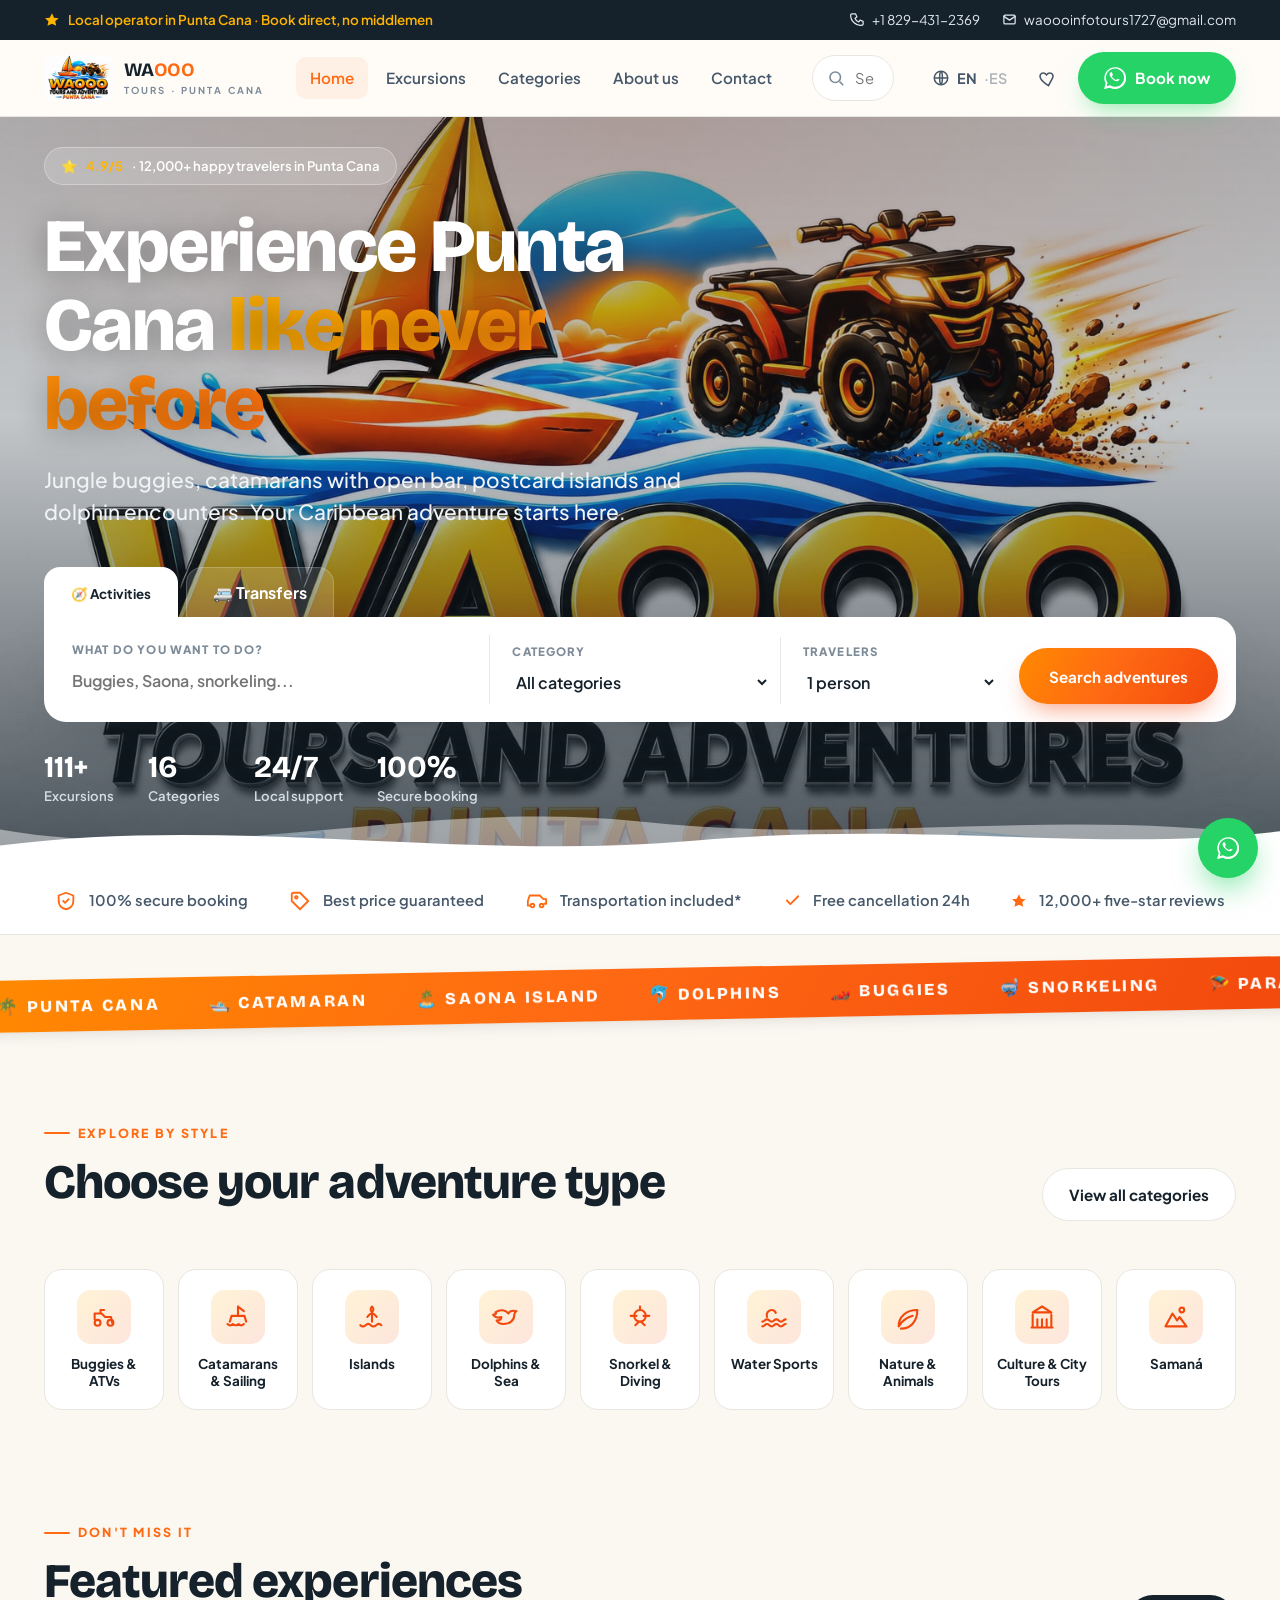
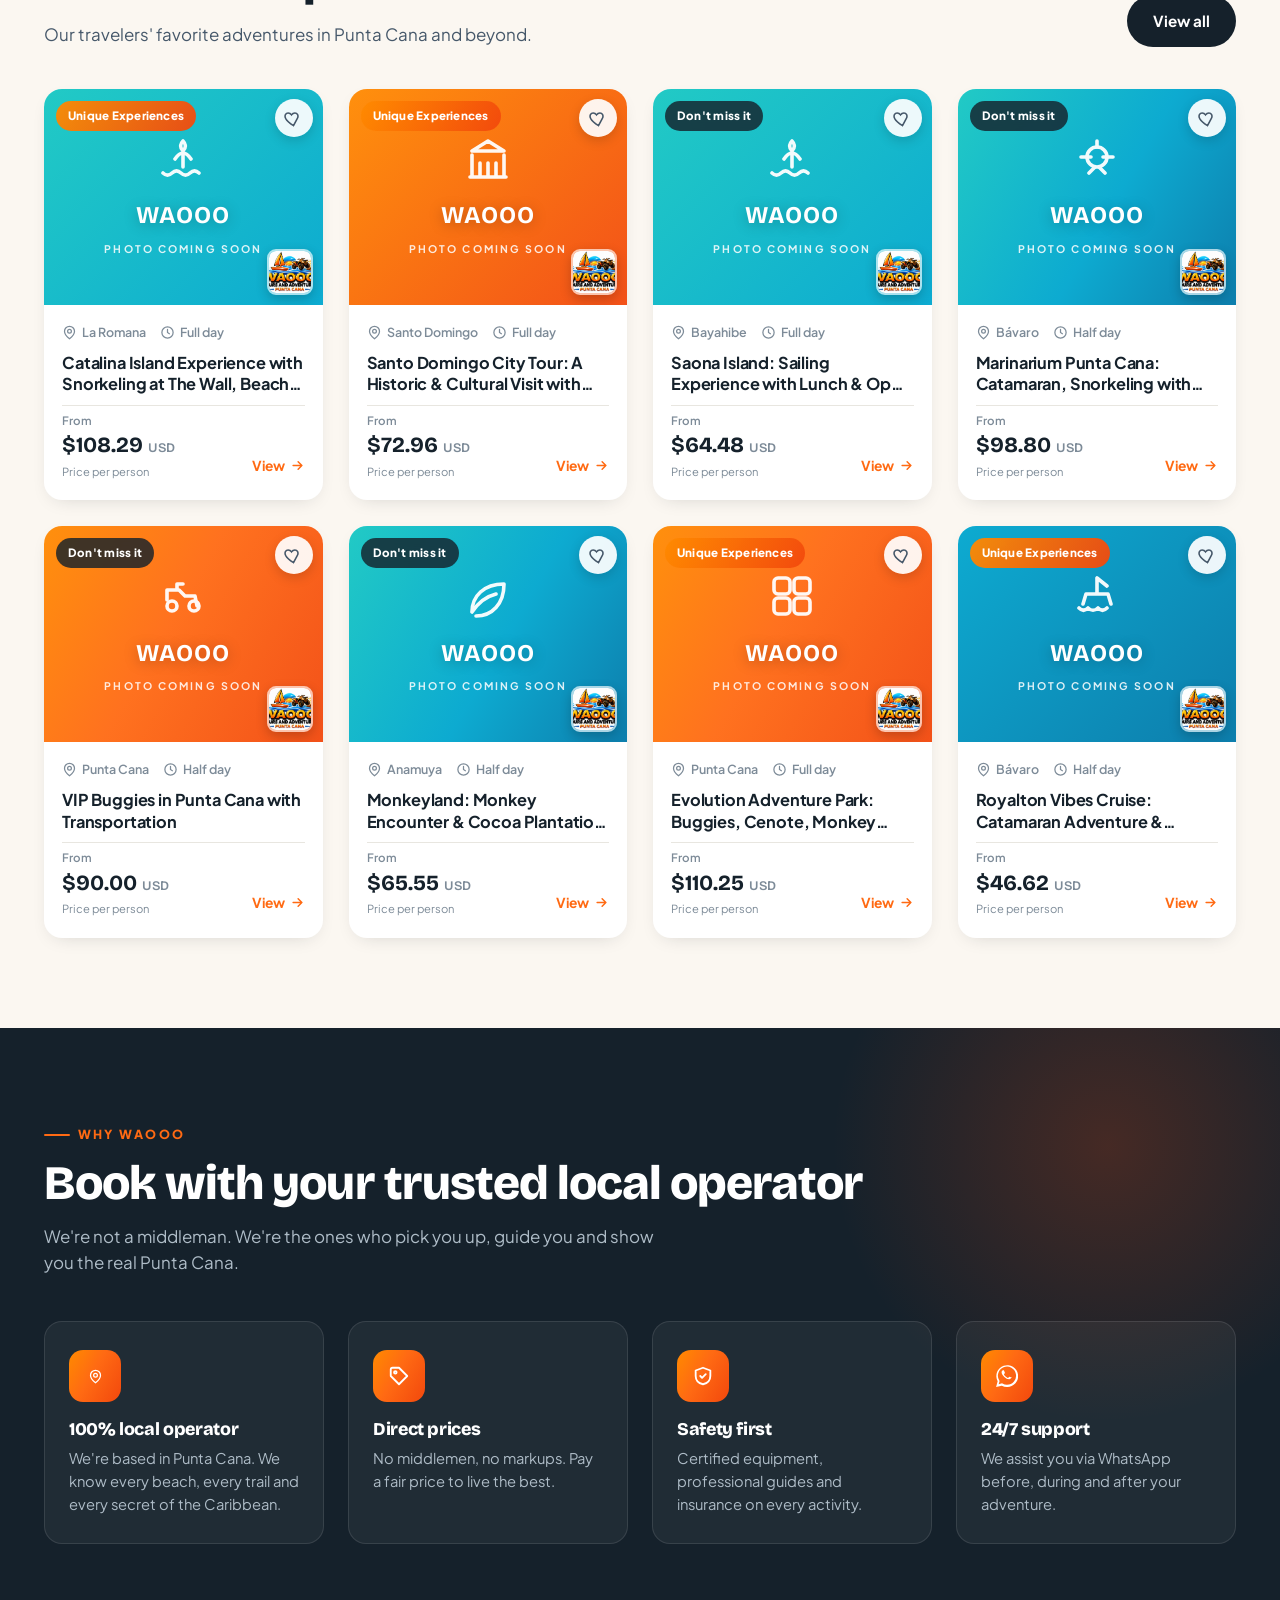
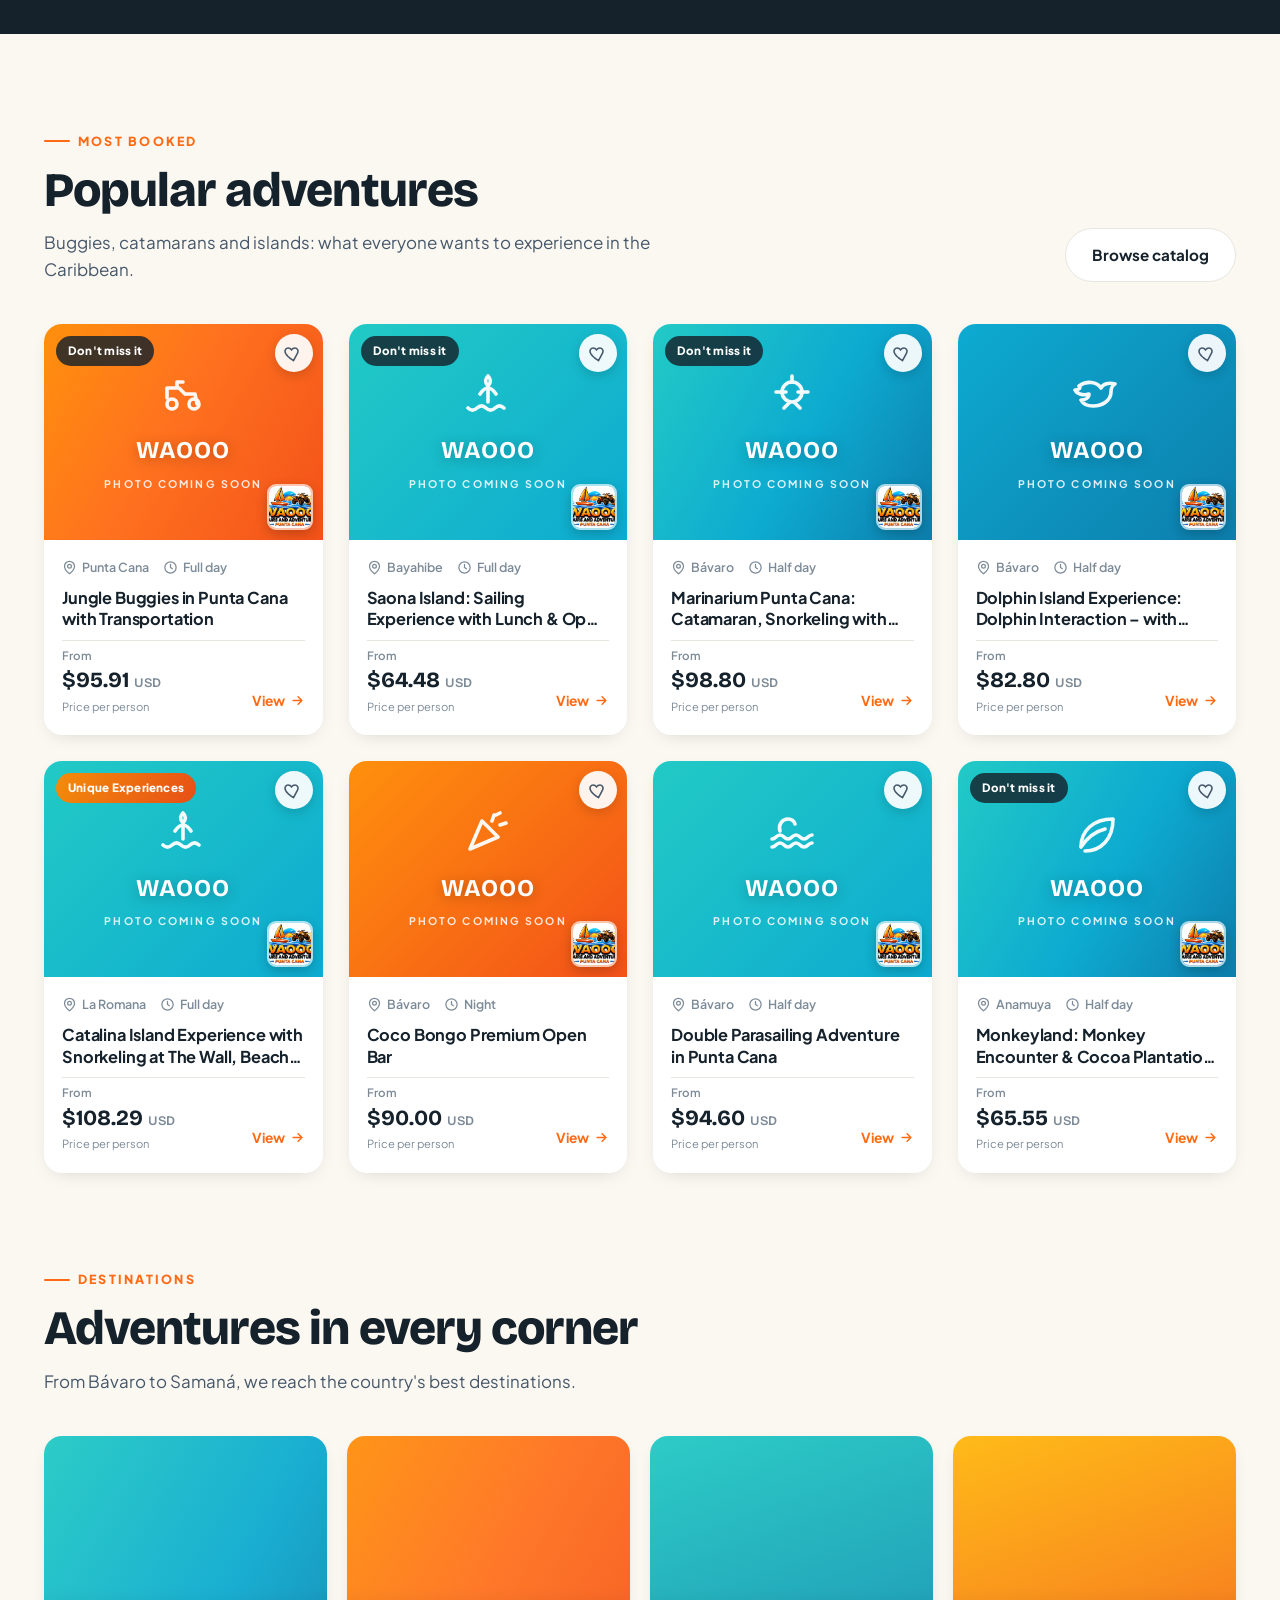
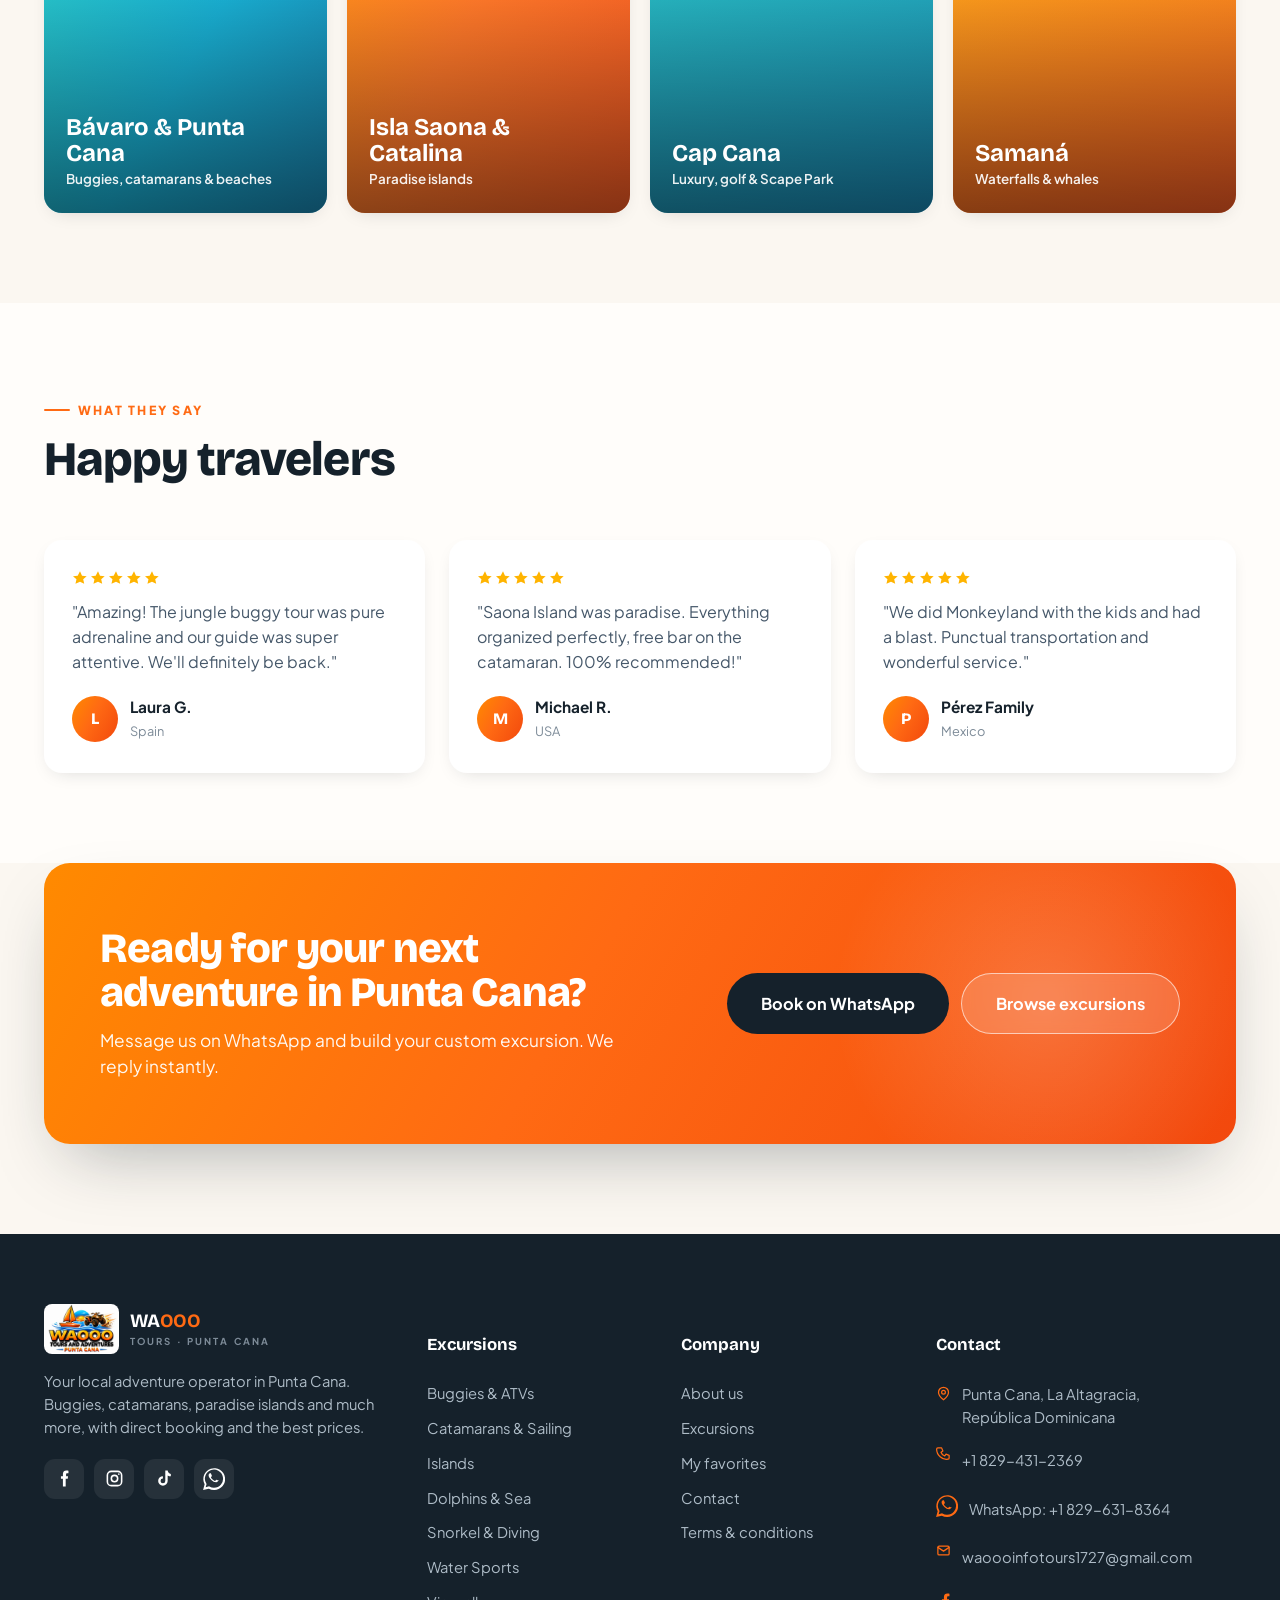
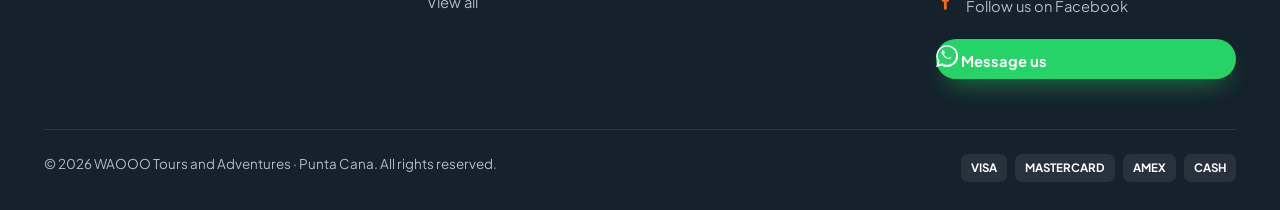
==== commit efb5f39d: "Web bilingue ES/EN + panel de administracion - i18n.js: diccionario completo de interfaz, 111 nombre" ====
--- a/index.html
+++ b/index.html
@@ -17,38 +17,38 @@
     <source src="assets/hero.mp4" type="video/mp4">
   </video>
   <div class="wrap">
-    <div class="hero-badge">⭐ <b>4.9/5</b> · +12.000 viajeros felices en Punta Cana</div>
-    <h1>Vive Punta Cana <em>como nunca</em> la habías soñado</h1>
-    <p class="lead">Buggies por la selva, catamaranes con barra libre, islas de postal y encuentros con delfines. Tu aventura caribeña empieza aquí.</p>
+    <div class="hero-badge" data-i18n="hero_badge">⭐ <b>4.9/5</b> · +12.000 viajeros felices en Punta Cana</div>
+    <h1 data-i18n="hero_h1">Vive Punta Cana <em>como nunca</em> la habías soñado</h1>
+    <p class="lead" data-i18n="hero_lead">Buggies por la selva, catamaranes con barra libre, islas de postal y encuentros con delfines. Tu aventura caribeña empieza aquí.</p>
 
     <div class="search-tabs">
-      <button class="search-tab active">🧭 Actividades</button>
-      <a class="search-tab" href="#contacto">🚐 Traslados</a>
+      <button class="search-tab active" data-i18n="tab_act">🧭 Actividades</button>
+      <a class="search-tab" href="#contacto" data-i18n="tab_tra">🚐 Traslados</a>
     </div>
     <form class="search-panel" onsubmit="return heroSearch(event)">
       <div class="sp-field">
-        <label>¿Qué quieres hacer?</label>
-        <input type="text" id="qInput" placeholder="Buggies, Saona, snorkel...">
+        <label data-i18n="sf_what">¿Qué quieres hacer?</label>
+        <input type="text" id="qInput" data-i18n-ph="sf_what_ph" placeholder="Buggies, Saona, snorkel...">
       </div>
       <div class="sp-field">
-        <label>Categoría</label>
+        <label data-i18n="sf_cat">Categoría</label>
         <select id="catInput"></select>
       </div>
       <div class="sp-field">
-        <label>Viajeros</label>
+        <label data-i18n="sf_trav">Viajeros</label>
         <select id="paxInput">
-          <option>1 persona</option><option>2 personas</option><option>3 personas</option>
-          <option>4 personas</option><option>5+ personas</option>
+          <option data-i18n="p1">1 persona</option><option data-i18n="p2">2 personas</option><option data-i18n="p3">3 personas</option>
+          <option data-i18n="p4">4 personas</option><option data-i18n="p5">5+ personas</option>
         </select>
       </div>
-      <button class="btn btn-primary" type="submit">Buscar aventuras</button>
+      <button class="btn btn-primary" type="submit" data-i18n="sf_btn">Buscar aventuras</button>
     </form>
 
     <div class="hero-stats">
-      <div><b data-count="111" data-suffix="+">0+</b><span>Excursiones</span></div>
-      <div><b data-count="16">0</b><span>Categorías</span></div>
-      <div><b>24/7</b><span>Atención local</span></div>
-      <div><b data-count="100" data-suffix="%">0%</b><span>Reserva segura</span></div>
+      <div><b data-count="111" data-suffix="+">0+</b><span data-i18n="st1">Excursiones</span></div>
+      <div><b data-count="16">0</b><span data-i18n="st2">Categorías</span></div>
+      <div><b>24/7</b><span data-i18n="st3">Atención local</span></div>
+      <div><b data-count="100" data-suffix="%">0%</b><span data-i18n="st4">Reserva segura</span></div>
     </div>
   </div>
   <div class="hero-wave" aria-hidden="true">
@@ -70,10 +70,10 @@
   <div class="wrap">
     <div class="head-row reveal">
       <div>
-        <span class="eyebrow">Explora por estilo</span>
-        <h2 class="section-title">Elige tu tipo de aventura</h2>
-      </div>
-      <a class="btn btn-outline" href="tours.html">Ver todas las categorías ${''}</a>
+        <span class="eyebrow" data-i18n="ey_cats">Explora por estilo</span>
+        <h2 class="section-title" data-i18n="ti_cats">Elige tu tipo de aventura</h2>
+      </div>
+      <a class="btn btn-outline" href="tours.html" data-i18n="btn_allcats">Ver todas las categorías</a>
     </div>
     <div class="cat-strip reveal" id="catStrip"></div>
   </div>
@@ -84,11 +84,11 @@
   <div class="wrap">
     <div class="head-row reveal">
       <div>
-        <span class="eyebrow">No te lo pierdas</span>
-        <h2 class="section-title">Experiencias destacadas</h2>
-        <p class="section-sub">Las aventuras favoritas de nuestros viajeros en Punta Cana y alrededores.</p>
-      </div>
-      <a class="btn btn-dark" href="tours.html">Ver todas</a>
+        <span class="eyebrow" data-i18n="ey_feat">No te lo pierdas</span>
+        <h2 class="section-title" data-i18n="ti_feat">Experiencias destacadas</h2>
+        <p class="section-sub" data-i18n="su_feat">Las aventuras favoritas de nuestros viajeros en Punta Cana y alrededores.</p>
+      </div>
+      <a class="btn btn-dark" href="tours.html" data-i18n="btn_viewall">Ver todas</a>
     </div>
     <div class="grid reveal" id="featuredGrid"></div>
   </div>
@@ -99,9 +99,9 @@
   <div class="wrap">
     <div class="head-row reveal" style="margin-bottom:0">
       <div>
-        <span class="eyebrow">Por qué WAOOO</span>
-        <h2 class="section-title">Reserva con tu operador local de confianza</h2>
-        <p class="section-sub">No somos un intermediario. Somos quienes te recogen, te guían y te hacen vivir Punta Cana de verdad.</p>
+        <span class="eyebrow" data-i18n="ey_why">Por qué WAOOO</span>
+        <h2 class="section-title" data-i18n="ti_why">Reserva con tu operador local de confianza</h2>
+        <p class="section-sub" data-i18n="su_why">No somos un intermediario. Somos quienes te recogen, te guían y te hacen vivir Punta Cana de verdad.</p>
       </div>
     </div>
     <div class="feat-grid reveal" id="featGrid"></div>
@@ -113,11 +113,11 @@
   <div class="wrap">
     <div class="head-row reveal">
       <div>
-        <span class="eyebrow">Las más reservadas</span>
-        <h2 class="section-title">Aventuras populares</h2>
-        <p class="section-sub">Buggies, catamaranes e islas: lo que todos quieren vivir en el Caribe.</p>
-      </div>
-      <a class="btn btn-outline" href="tours.html">Explorar catálogo</a>
+        <span class="eyebrow" data-i18n="ey_pop">Las más reservadas</span>
+        <h2 class="section-title" data-i18n="ti_pop">Aventuras populares</h2>
+        <p class="section-sub" data-i18n="su_pop">Buggies, catamaranes e islas: lo que todos quieren vivir en el Caribe.</p>
+      </div>
+      <a class="btn btn-outline" href="tours.html" data-i18n="btn_catalog">Explorar catálogo</a>
     </div>
     <div class="grid reveal" id="popularGrid"></div>
   </div>
@@ -128,9 +128,9 @@
   <div class="wrap">
     <div class="head-row reveal">
       <div>
-        <span class="eyebrow">Destinos</span>
-        <h2 class="section-title">Aventuras en cada rincón</h2>
-        <p class="section-sub">Desde Bávaro hasta Samaná, llegamos a los mejores destinos del país.</p>
+        <span class="eyebrow" data-i18n="ey_zones">Destinos</span>
+        <h2 class="section-title" data-i18n="ti_zones">Aventuras en cada rincón</h2>
+        <p class="section-sub" data-i18n="su_zones">Desde Bávaro hasta Samaná, llegamos a los mejores destinos del país.</p>
       </div>
     </div>
     <div class="zone-grid reveal" id="zoneGrid"></div>
@@ -142,8 +142,8 @@
   <div class="wrap">
     <div class="head-row reveal">
       <div>
-        <span class="eyebrow">Lo que dicen</span>
-        <h2 class="section-title">Viajeros felices</h2>
+        <span class="eyebrow" data-i18n="ey_testi">Lo que dicen</span>
+        <h2 class="section-title" data-i18n="ti_testi">Viajeros felices</h2>
       </div>
     </div>
     <div class="testi-grid reveal" id="testiGrid"></div>
@@ -156,12 +156,12 @@
     <div class="cta-band reveal">
       <div class="inner">
         <div>
-          <h2>¿Listo para tu próxima aventura en Punta Cana?</h2>
-          <p>Escríbenos por WhatsApp y arma tu excursión a la medida. Respondemos al instante.</p>
+          <h2 data-i18n="cta_t">¿Listo para tu próxima aventura en Punta Cana?</h2>
+          <p data-i18n="cta_p">Escríbenos por WhatsApp y arma tu excursión a la medida. Respondemos al instante.</p>
         </div>
         <div class="cta-actions">
-          <a class="btn btn-dark btn-lg" id="ctaWa" target="_blank">Reservar por WhatsApp</a>
-          <a class="btn btn-ghost btn-lg" href="tours.html">Ver excursiones</a>
+          <a class="btn btn-dark btn-lg" id="ctaWa" target="_blank" data-i18n="cta_b1">Reservar por WhatsApp</a>
+          <a class="btn btn-ghost btn-lg" href="tours.html" data-i18n="cta_b2">Ver excursiones</a>
         </div>
       </div>
     </div>
@@ -171,28 +171,26 @@
 <div id="footer-slot"></div>
 
 <script src="assets/data.js"></script>
+<script src="assets/i18n.js"></script>
 <script src="assets/app.js"></script>
 <script>
-  bootCommon('Inicio');
+  bootCommon('home');
+  document.title = T.title_home;
 
   /* category select in hero */
   const catSel = document.getElementById('catInput');
-  catSel.innerHTML = '<option value="">Todas las categorías</option>' +
-    CATEGORIES.map(c=>`<option value="${c.key}">${c.label}</option>`).join('');
+  catSel.innerHTML = `<option value="">${T.sf_allcats}</option>` +
+    CATEGORIES.map(c=>`<option value="${c.key}">${catLabel(c.key)}</option>`).join('');
 
   /* trust strip */
-  document.getElementById('trust').innerHTML = [
-    [IC.shield,'Reserva 100% segura'],
-    [IC.tag,'Mejor precio garantizado'],
-    [IC.van,'Transporte incluido*'],
-    [IC.check,'Cancelación gratis 24h'],
-    [IC.star,'+12.000 reseñas 5★'],
-  ].map(t=>`<div class="t">${t[0]}<span>${t[1]}</span></div>`).join('');
+  const trustIcons = [IC.shield, IC.tag, IC.van, IC.check, IC.star];
+  document.getElementById('trust').innerHTML = T.trust
+    .map((txt,i)=>`<div class="t">${trustIcons[i]}<span>${txt}</span></div>`).join('');
 
   /* categories */
   document.getElementById('catStrip').innerHTML = CATEGORIES.map(c=>`
     <a class="cat-card" href="tours.html?cat=${c.key}">
-      <div class="cat-ic">${IC[c.icon]}</div><span>${c.label}</span>
+      <div class="cat-ic">${IC[c.icon]}</div><span>${catLabel(c.key)}</span>
     </a>`).join('');
 
   /* featured = badge unica/popular, pick 8 */
@@ -205,38 +203,30 @@
   renderGrid(document.getElementById('popularGrid'), popular);
 
   /* why features */
-  document.getElementById('featGrid').innerHTML = [
-    [IC.pin,'Operador 100% local','Estamos en Punta Cana. Conocemos cada playa, cada sendero y cada secreto del Caribe.'],
-    [IC.tag,'Precios directos','Sin intermediarios ni sobreprecios. Pagas lo justo por vivir lo mejor.'],
-    [IC.shield,'Seguridad ante todo','Equipo certificado, guías profesionales y seguro en todas las actividades.'],
-    [IC.wa,'Atención 24/7','Te asistimos por WhatsApp antes, durante y después de tu aventura.'],
-  ].map(f=>`<div class="feat"><div class="feat-ic">${f[0]}</div><h4>${f[1]}</h4><p>${f[2]}</p></div>`).join('');
+  const featIcons = [IC.pin, IC.tag, IC.shield, IC.wa];
+  document.getElementById('featGrid').innerHTML = T.feats
+    .map((f,i)=>`<div class="feat"><div class="feat-ic">${featIcons[i]}</div><h4>${f[0]}</h4><p>${f[1]}</p></div>`).join('');
 
   /* zones */
   document.getElementById('zoneGrid').innerHTML = [
-    ['Bávaro & Punta Cana','Buggies, catamaranes y playas','',''],
-    ['Isla Saona & Catalina','Islas paradisíacas','1','islas'],
-    ['Cap Cana','Lujo, golf y Scape Park','2','privados'],
-    ['Samaná','Cascadas y ballenas','3','samana'],
-  ].map((z,i)=>`<a class="zone" data-z="${z[2]}" href="tours.html${z[3]?'?cat='+z[3]:''}">
-      <div class="zone-info"><b>${z[0]}</b><span>${z[1]}</span></div></a>`).join('');
+    ['Bávaro & Punta Cana','',''],
+    ['Isla Saona & Catalina','1','islas'],
+    ['Cap Cana','2','privados'],
+    ['Samaná','3','samana'],
+  ].map((z,i)=>`<a class="zone" data-z="${z[1]}" href="tours.html${z[2]?'?cat='+z[2]:''}">
+      <div class="zone-info"><b>${z[0]}</b><span>${T.zones[i]}</span></div></a>`).join('');
 
   /* testimonials */
-  document.getElementById('testiGrid').innerHTML = [
-    ['Laura G.','España','¡Increíble! El tour de buggies por la selva fue pura adrenalina y el guía atentísimo. Repetiremos seguro.'],
-    ['Michael R.','USA','Saona Island was paradise. Everything organized perfectly, free bar on the catamaran. 100% recommended!'],
-    ['Familia Pérez','México','Hicimos Monkeyland con los niños y la pasamos genial. Transporte puntual y trato espectacular.'],
-  ].map(t=>`<div class="testi">
+  document.getElementById('testiGrid').innerHTML = T.testi.map(t=>`<div class="testi">
       <div class="stars">${IC.star.repeat(5)}</div>
       <p>"${t[2]}"</p>
       <div class="testi-who"><div class="testi-av">${t[0][0]}</div><div><b>${t[0]}</b><span>${t[1]}</span></div></div>
     </div>`).join('');
 
-  document.getElementById('ctaWa').href = waLink('¡Hola WAOOO! Quiero armar mi excursión en Punta Cana. ¿Me ayudan?');
+  document.getElementById('ctaWa').href = waLink(T.wa_cta);
 
   /* marquee */
-  const mq = ['🌴 PUNTA CANA','🛥️ CATAMARÁN','🏝️ ISLA SAONA','🐬 DELFINES','🏎️ BUGGIES','🤿 SNORKEL','🪂 PARASAILING','🐎 CABALLOS','🎉 COCO BONGO','🌅 SAMANÁ'];
-  document.getElementById('mqTrack').innerHTML = mq.concat(mq).map(x=>`<span>${x}</span>`).join('');
+  document.getElementById('mqTrack').innerHTML = T.mq.concat(T.mq).map(x=>`<span>${x}</span>`).join('');
 
   /* contadores animados del hero */
   document.querySelectorAll('[data-count]').forEach(el=>{
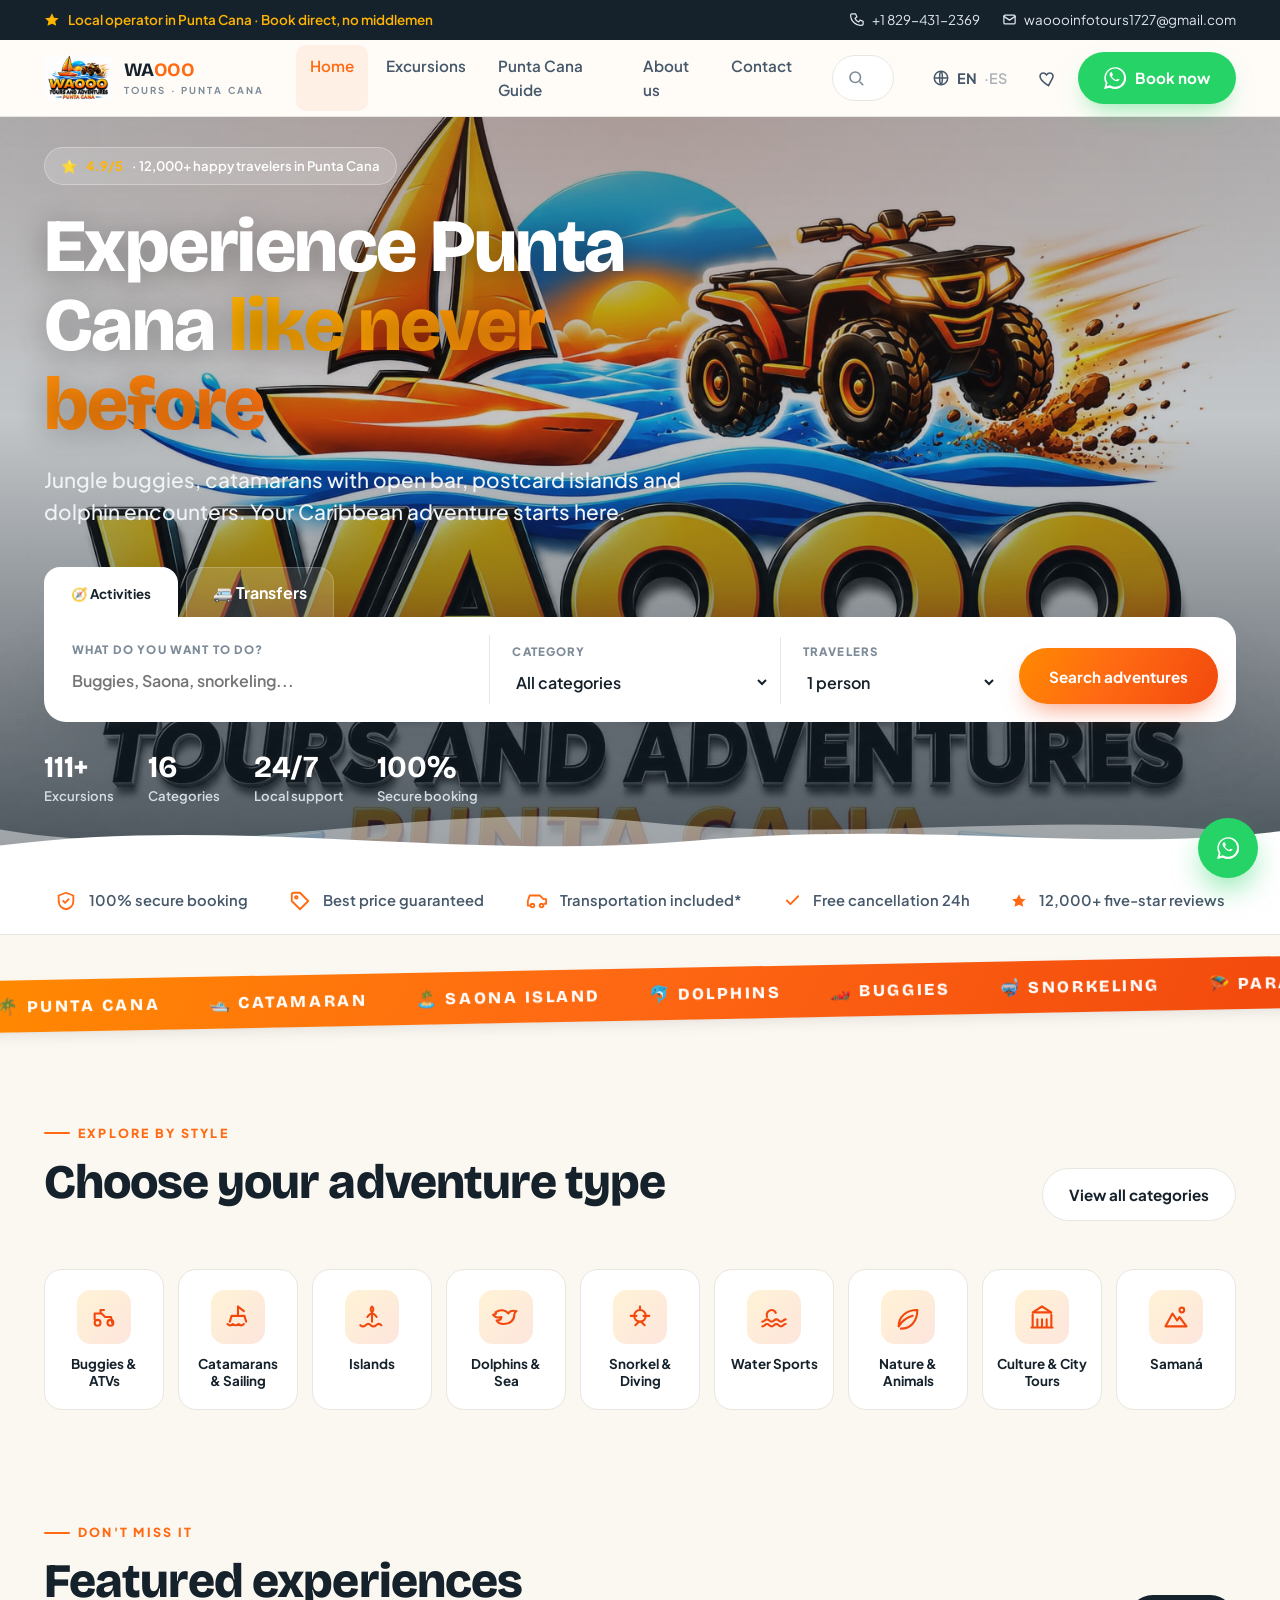
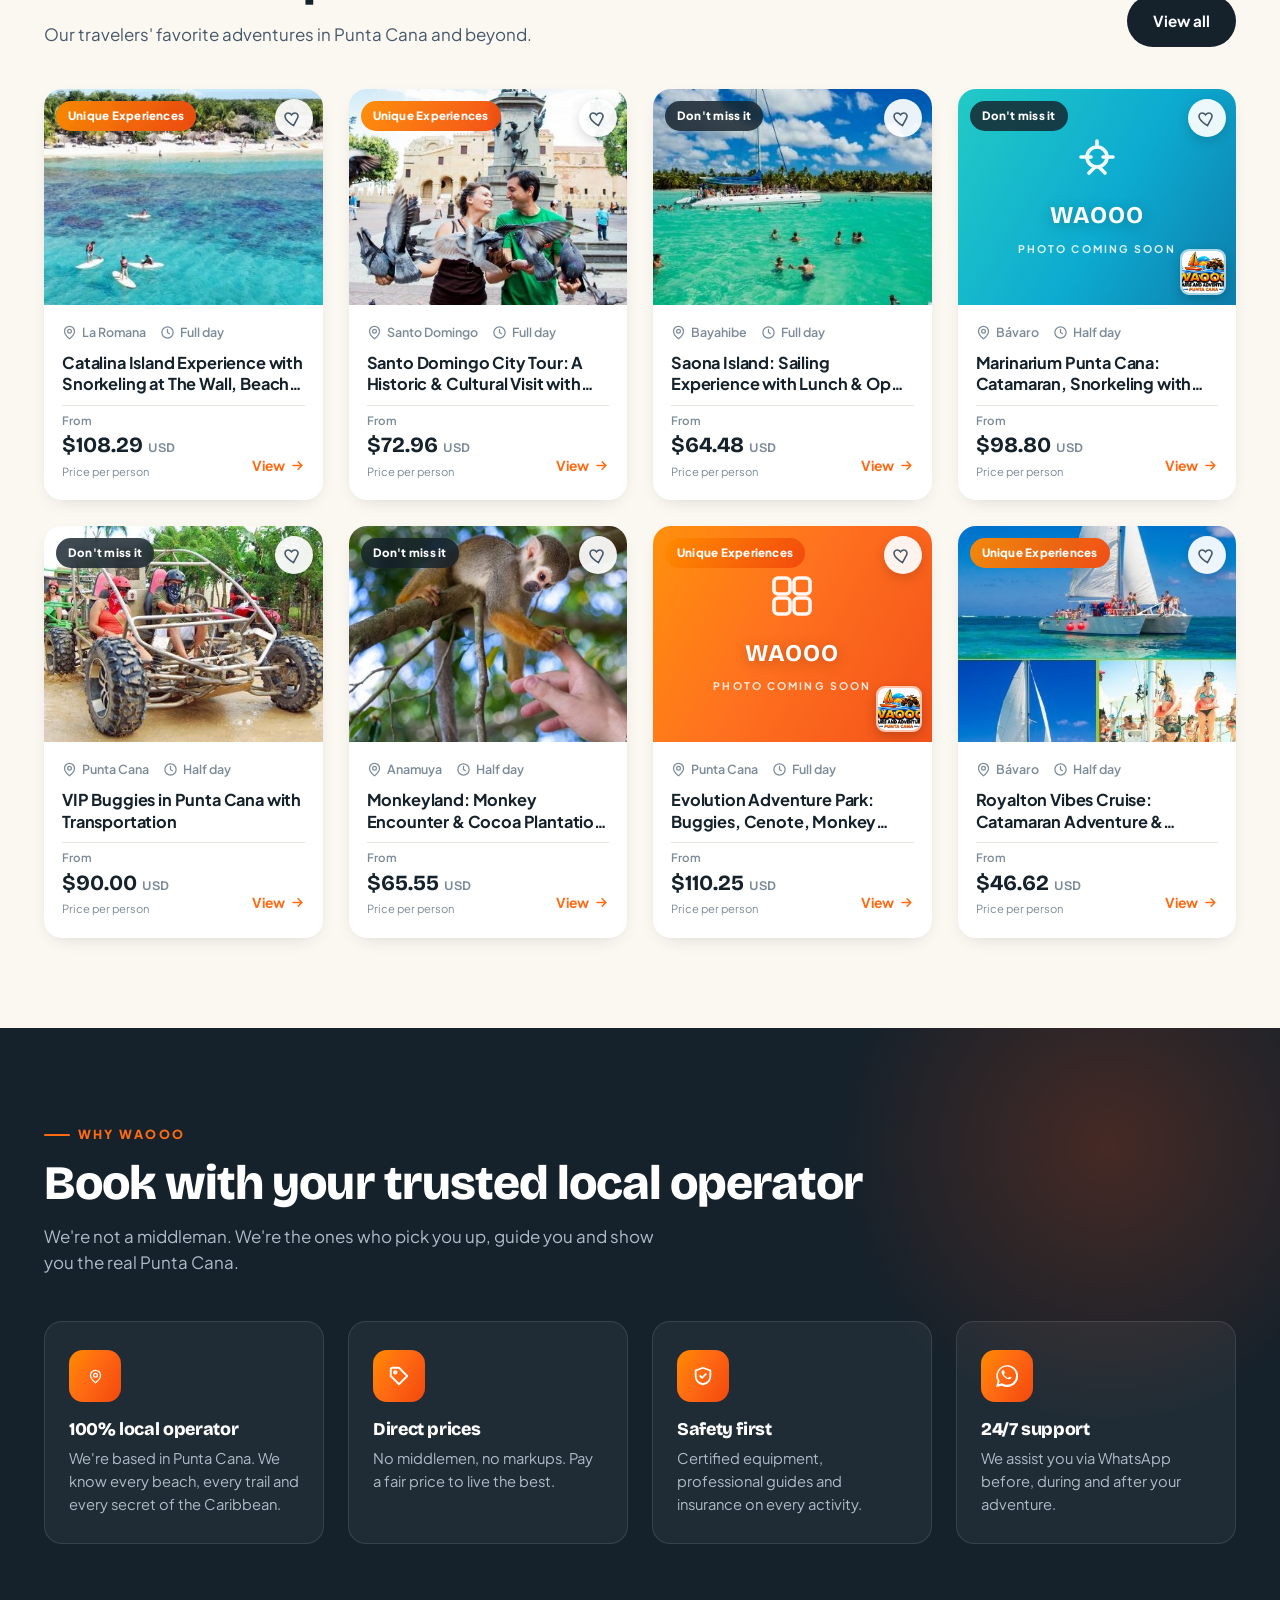
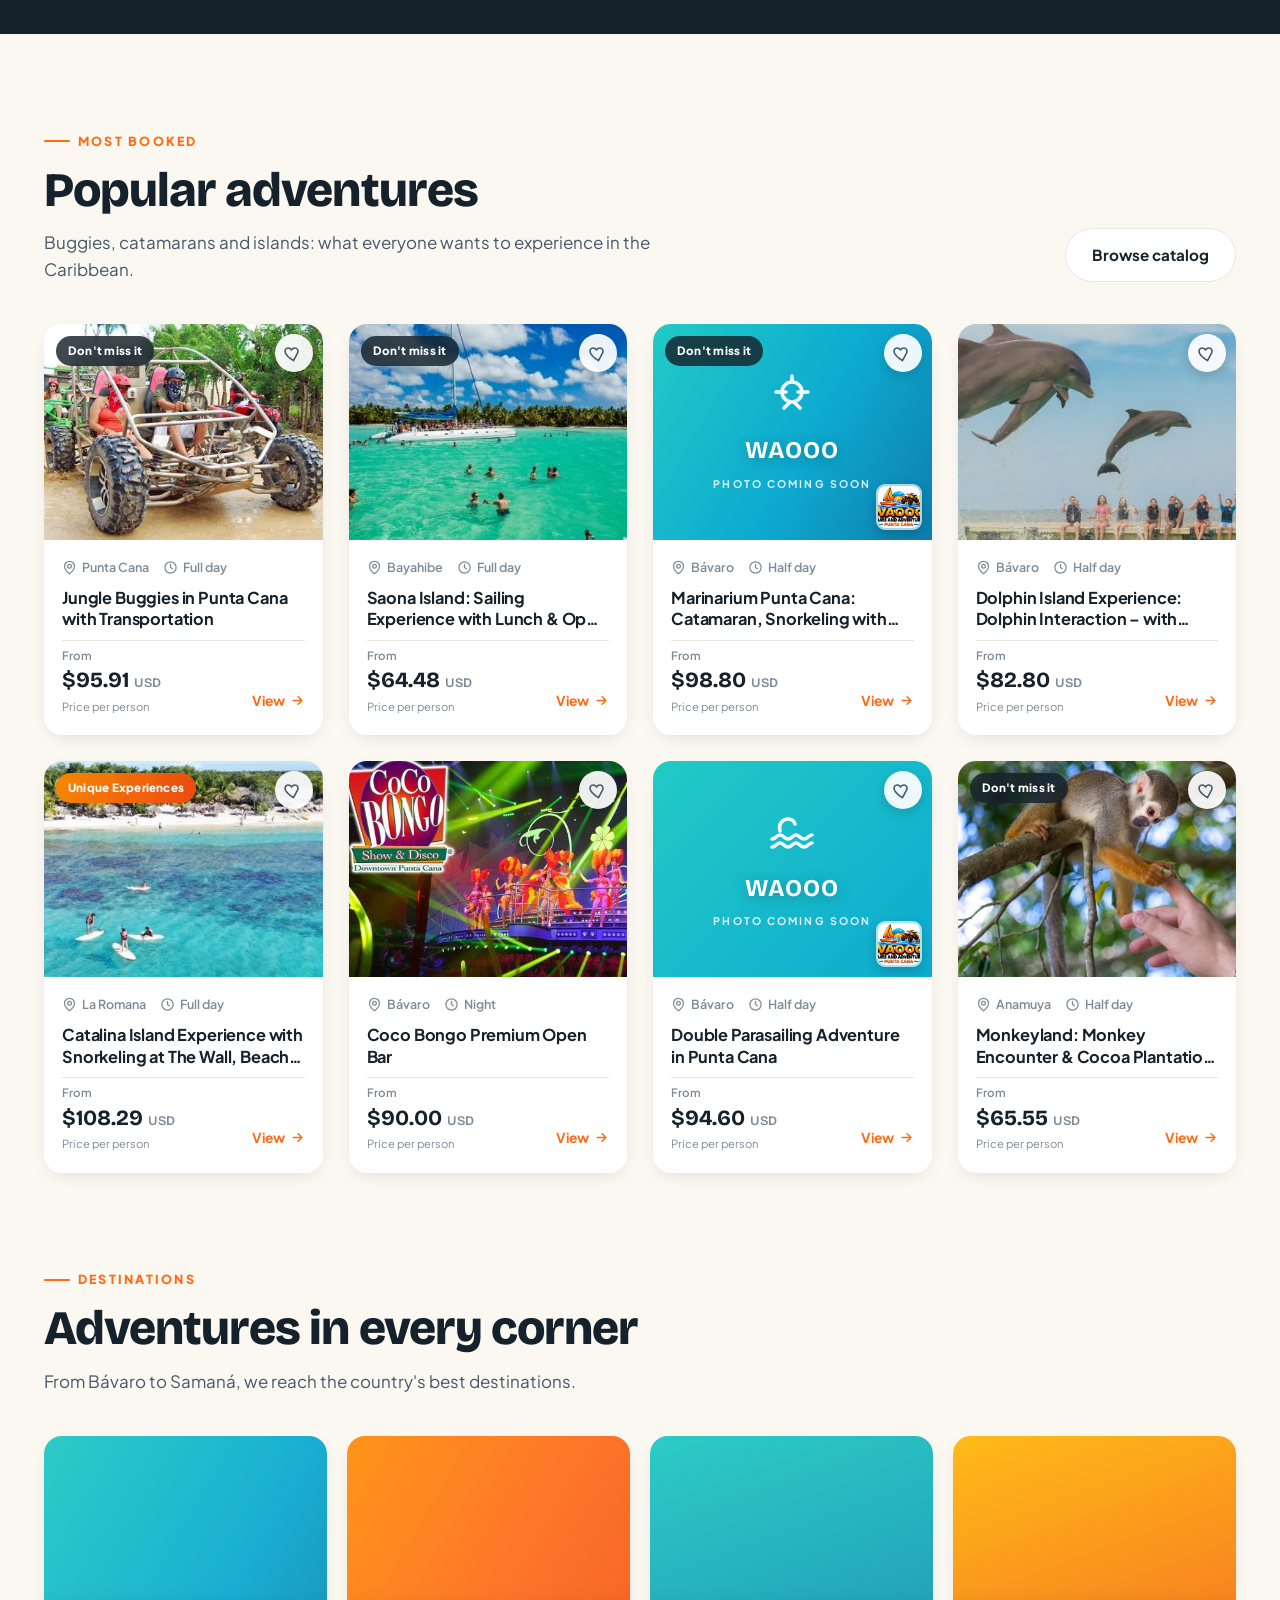
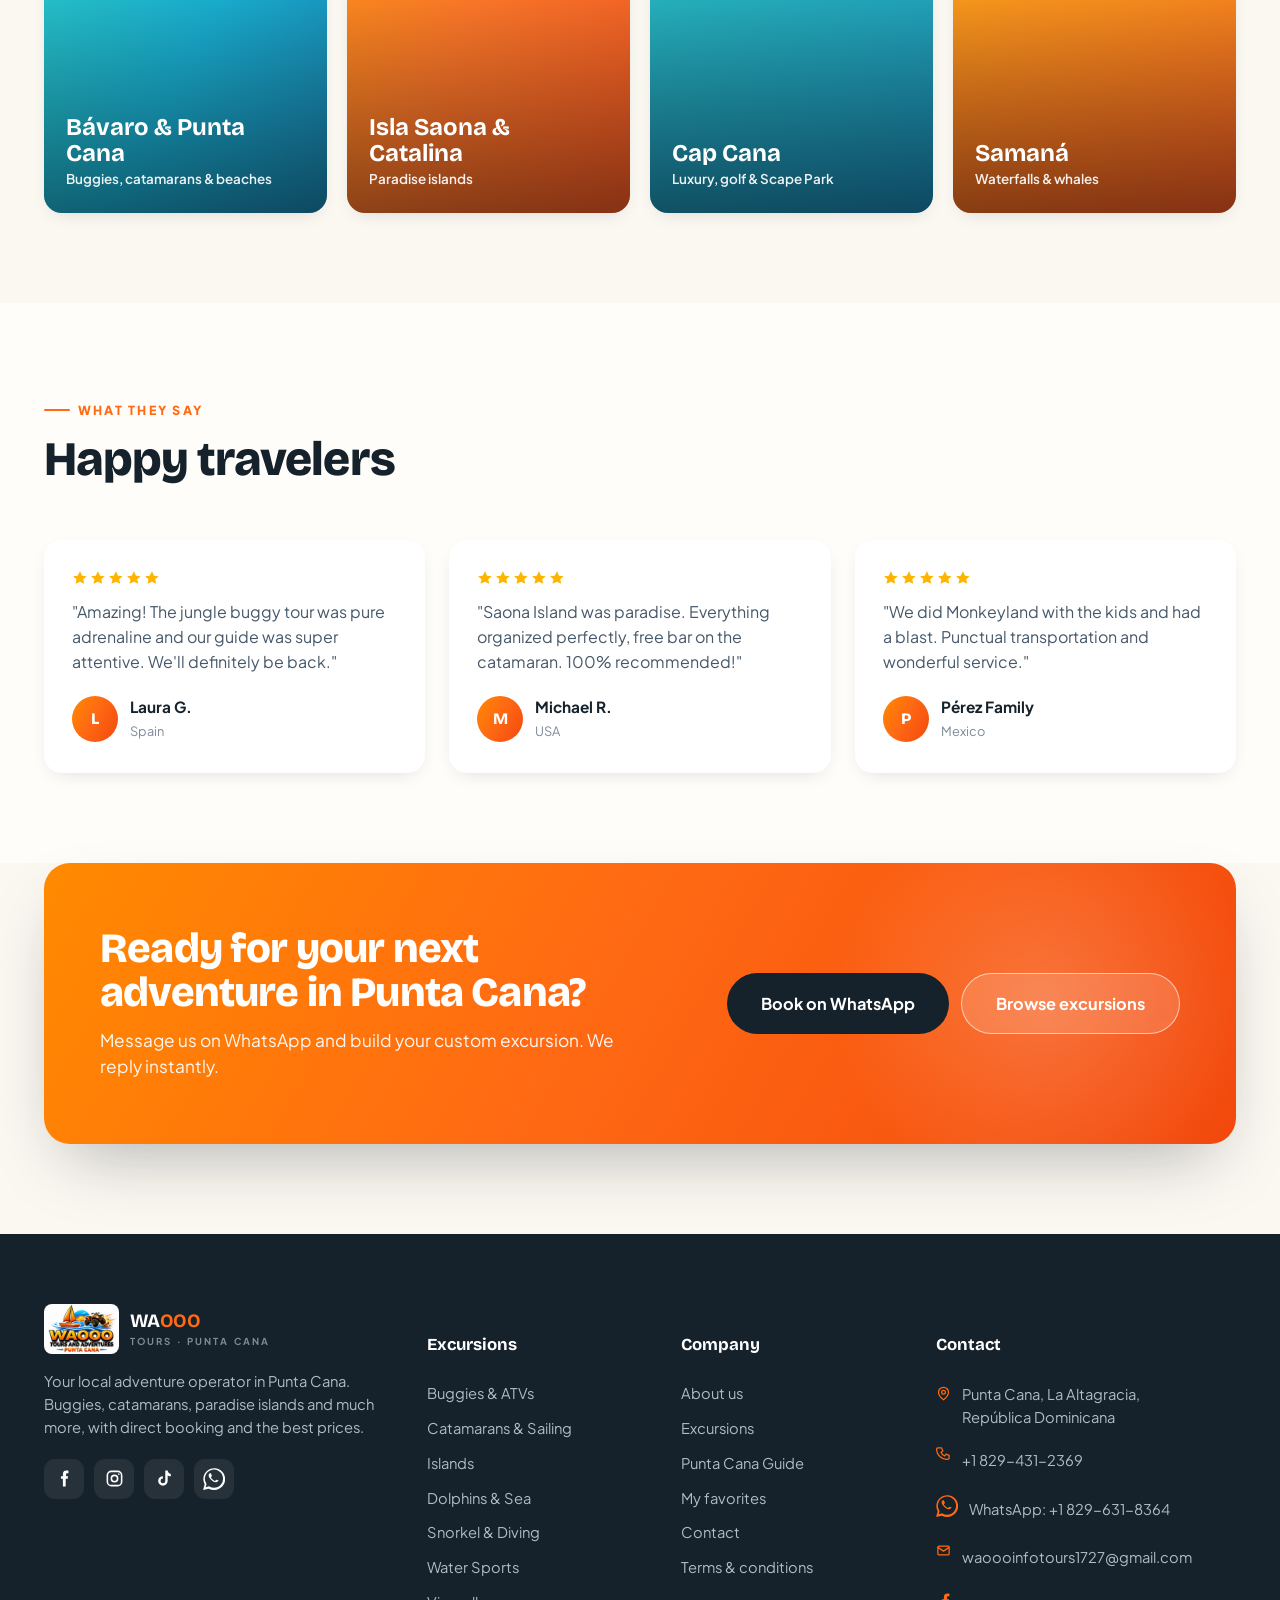
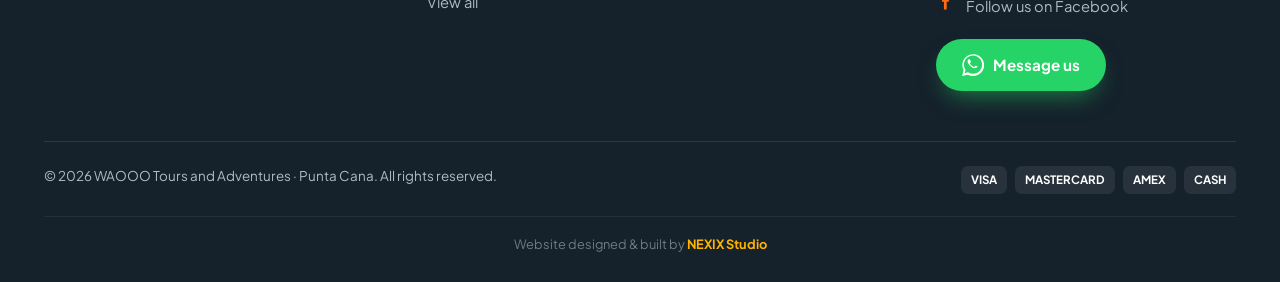
==== commit fd3ddcb0: "Fotos en las excursiones del catalogo principal - assets/tour-photos.js: mapa tour -> foto, aplicado" ====
--- a/index.html
+++ b/index.html
@@ -171,9 +171,13 @@
 <div id="footer-slot"></div>
 
 <script src="assets/data.js"></script>
+<script src="assets/tour-photos.js"></script>
+<script src="assets/supabase.js"></script>
 <script src="assets/i18n.js"></script>
 <script src="assets/app.js"></script>
 <script>
+(async () => {
+  await sbBoot();   /* catálogo en vivo desde la nube; si falla usa data.js */
   bootCommon('home');
   document.title = T.title_home;
 
@@ -255,6 +259,7 @@
   window.heroSearch = heroSearch;
 
   initReveal();
+})();
 </script>
 </body>
 </html>
--- a/assets/styles.css
+++ b/assets/styles.css
@@ -315,14 +315,19 @@
   color:#fff;transition:.2s}
 .foot-soc a:hover{background:var(--orange);transform:translateY(-3px)}
 .foot-col h5{color:#fff;font-family:'Bricolage Grotesque';font-size:1.05rem;margin-bottom:18px}
-.foot-col a{display:block;padding:6px 0;font-size:.92rem;transition:.2s}
-.foot-col a:hover{color:var(--gold);padding-left:5px}
+.foot-col a:not(.btn){display:block;padding:6px 0;font-size:.92rem;transition:.2s}
+.foot-col a:not(.btn):hover{color:var(--gold);padding-left:5px}
+.foot-col a.btn{display:inline-flex}
 .foot-contact li{display:flex;gap:11px;align-items:flex-start;padding:7px 0;font-size:.92rem}
 .foot-contact svg{color:var(--orange);flex-shrink:0;margin-top:3px}
 .foot-bottom{border-top:1px solid rgba(255,255,255,.1);margin-top:50px;padding-top:24px;
   display:flex;justify-content:space-between;gap:18px;flex-wrap:wrap;font-size:.84rem}
 .foot-pay{display:flex;gap:8px;align-items:center}
 .foot-pay span{background:rgba(255,255,255,.08);padding:5px 10px;border-radius:7px;font-size:.72rem;font-weight:700;color:#fff}
+.foot-credit{text-align:center;margin-top:22px;padding-top:18px;border-top:1px solid rgba(255,255,255,.06);
+  font-size:.8rem;color:#6e7a85}
+.foot-credit a{color:var(--gold);font-weight:700;transition:.2s}
+.foot-credit a:hover{color:var(--orange)}
 
 /* ===================== CATALOG PAGE ===================== */
 .catalog-head{background:#fff;border-bottom:1px solid var(--line);padding:34px 0 0}
@@ -355,6 +360,8 @@
 .detail-head h1{font-size:clamp(1.7rem,3.4vw,2.5rem);margin:6px 0 10px}
 .detail-loc{color:var(--orange);font-weight:700;display:inline-flex;align-items:center;gap:6px;font-size:.95rem}
 .gallery{display:grid;grid-template-columns:2fr 1fr;grid-template-rows:1fr 1fr;gap:12px;height:420px;margin:24px 0 30px;border-radius:var(--radius);overflow:hidden}
+.gallery.gallery-single{grid-template-columns:1fr;grid-template-rows:1fr}
+.gallery.gallery-single .g-main{grid-row:1/2}
 .gallery .g-main{grid-row:1/3;position:relative;border-radius:var(--radius)}
 .gallery .g-thumb{position:relative;border-radius:var(--radius)}
 .gallery .ph{border-radius:var(--radius)}
@@ -506,6 +513,24 @@
 .cta-band::before{animation:blobPulse 7s ease-in-out infinite}
 .why::before{animation:blobPulse 9s ease-in-out infinite}
 
+/* ===== GALERÍA DE FOTOS + LIGHTBOX ===== */
+.g-item{position:relative;width:100%;height:100%;cursor:zoom-in;overflow:hidden;border-radius:var(--radius)}
+.g-item img{width:100%;height:100%;object-fit:cover;transition:.45s}
+.g-item:hover img{transform:scale(1.06)}
+.g-more{position:absolute;inset:0;background:rgba(21,33,43,.55);color:#fff;display:grid;place-items:center;
+  font-family:'Bricolage Grotesque';font-weight:800;font-size:1.7rem}
+.lb{position:fixed;inset:0;z-index:120;background:rgba(10,14,18,.93);display:none;align-items:center;justify-content:center}
+.lb.open{display:flex}
+.lb img{max-width:88vw;max-height:82vh;border-radius:12px;box-shadow:0 30px 80px rgba(0,0,0,.5);animation:fadeUp .25s ease}
+.lb-x,.lb-prev,.lb-next{position:absolute;color:#fff;background:rgba(255,255,255,.13);border-radius:50%;
+  width:48px;height:48px;font-size:1.45rem;display:grid;place-items:center;transition:.2s;z-index:2}
+.lb-x:hover,.lb-prev:hover,.lb-next:hover{background:var(--orange)}
+.lb-x{top:20px;right:20px}
+.lb-prev{left:18px;top:50%;transform:translateY(-50%)}
+.lb-next{right:18px;top:50%;transform:translateY(-50%)}
+.lb-count{position:absolute;bottom:22px;left:50%;transform:translateX(-50%);color:#fff;font-weight:700;font-size:.92rem;opacity:.85}
+@media(max-width:620px){.lb-prev{left:8px}.lb-next{right:8px}.lb img{max-width:96vw}}
+
 /* accesibilidad: respeta reduce-motion */
 @media (prefers-reduced-motion:reduce){
   *,*::before,*::after{animation:none!important;transition:none!important}
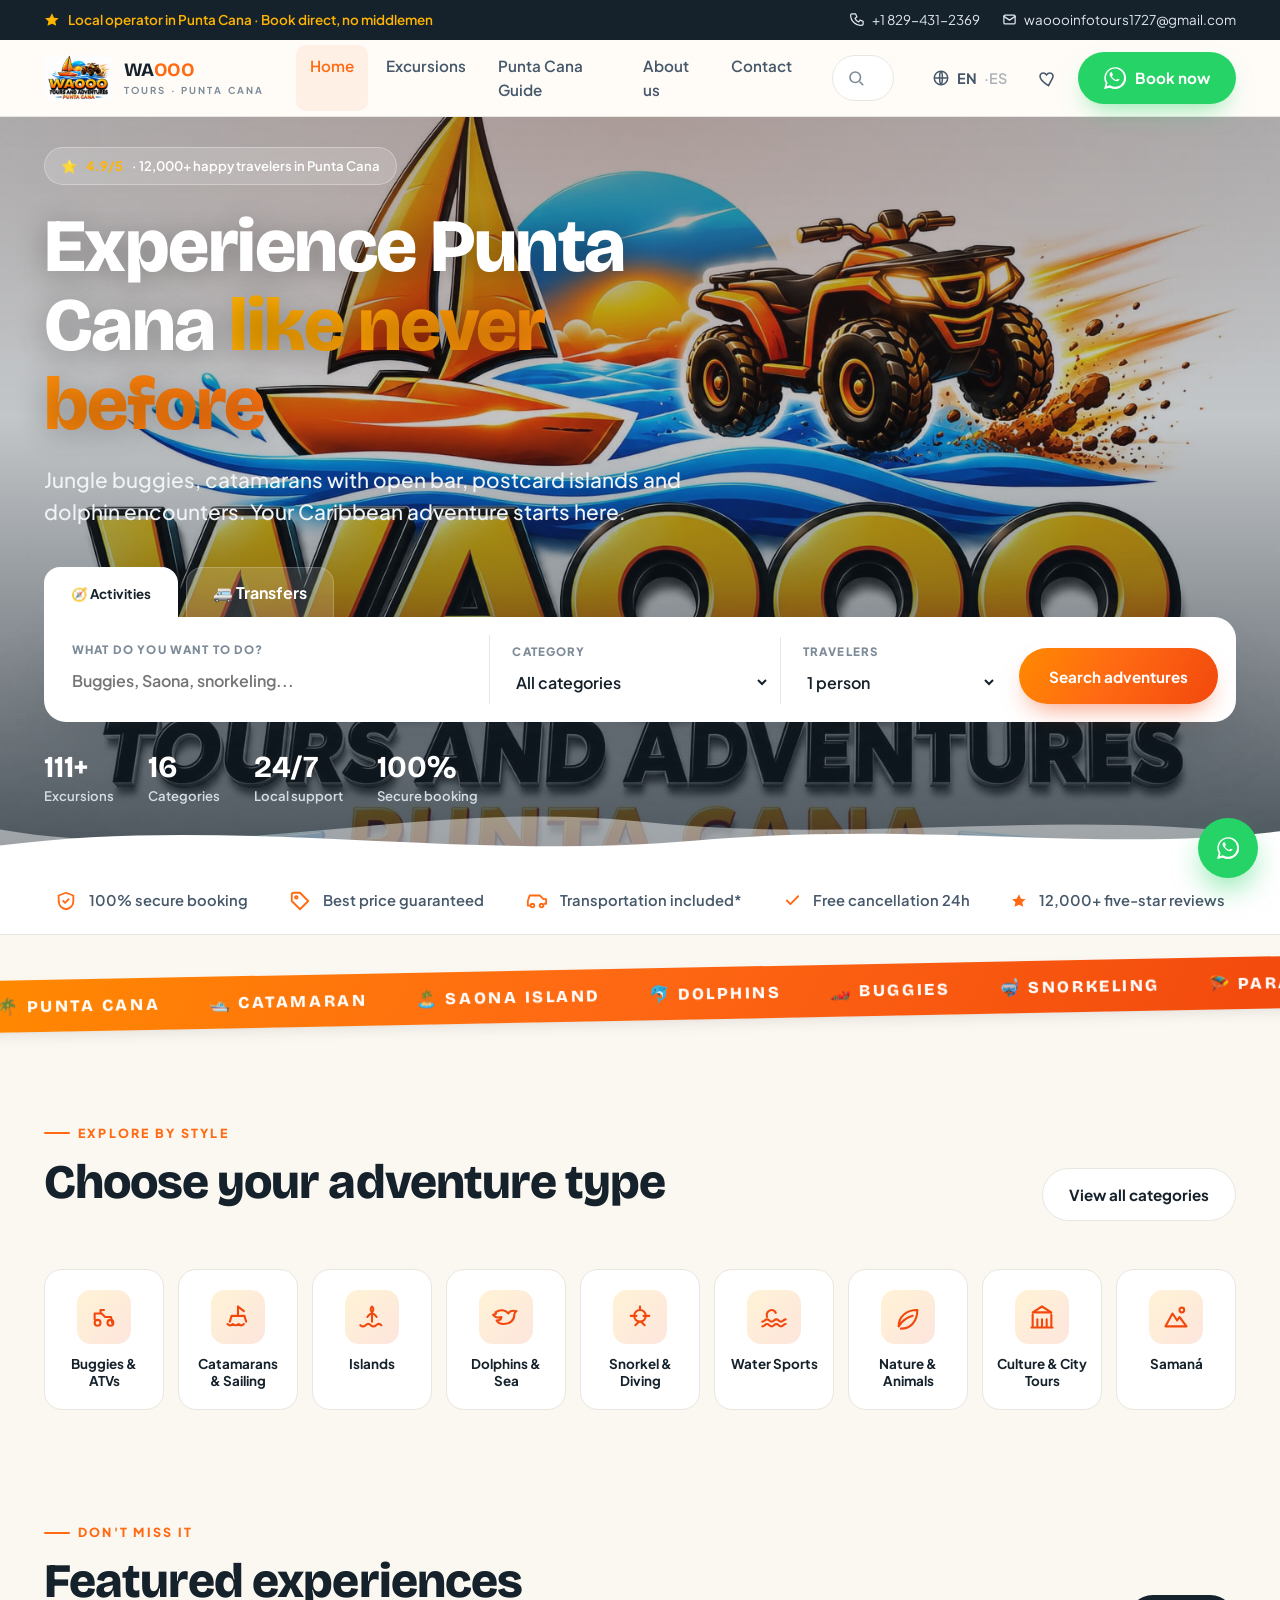
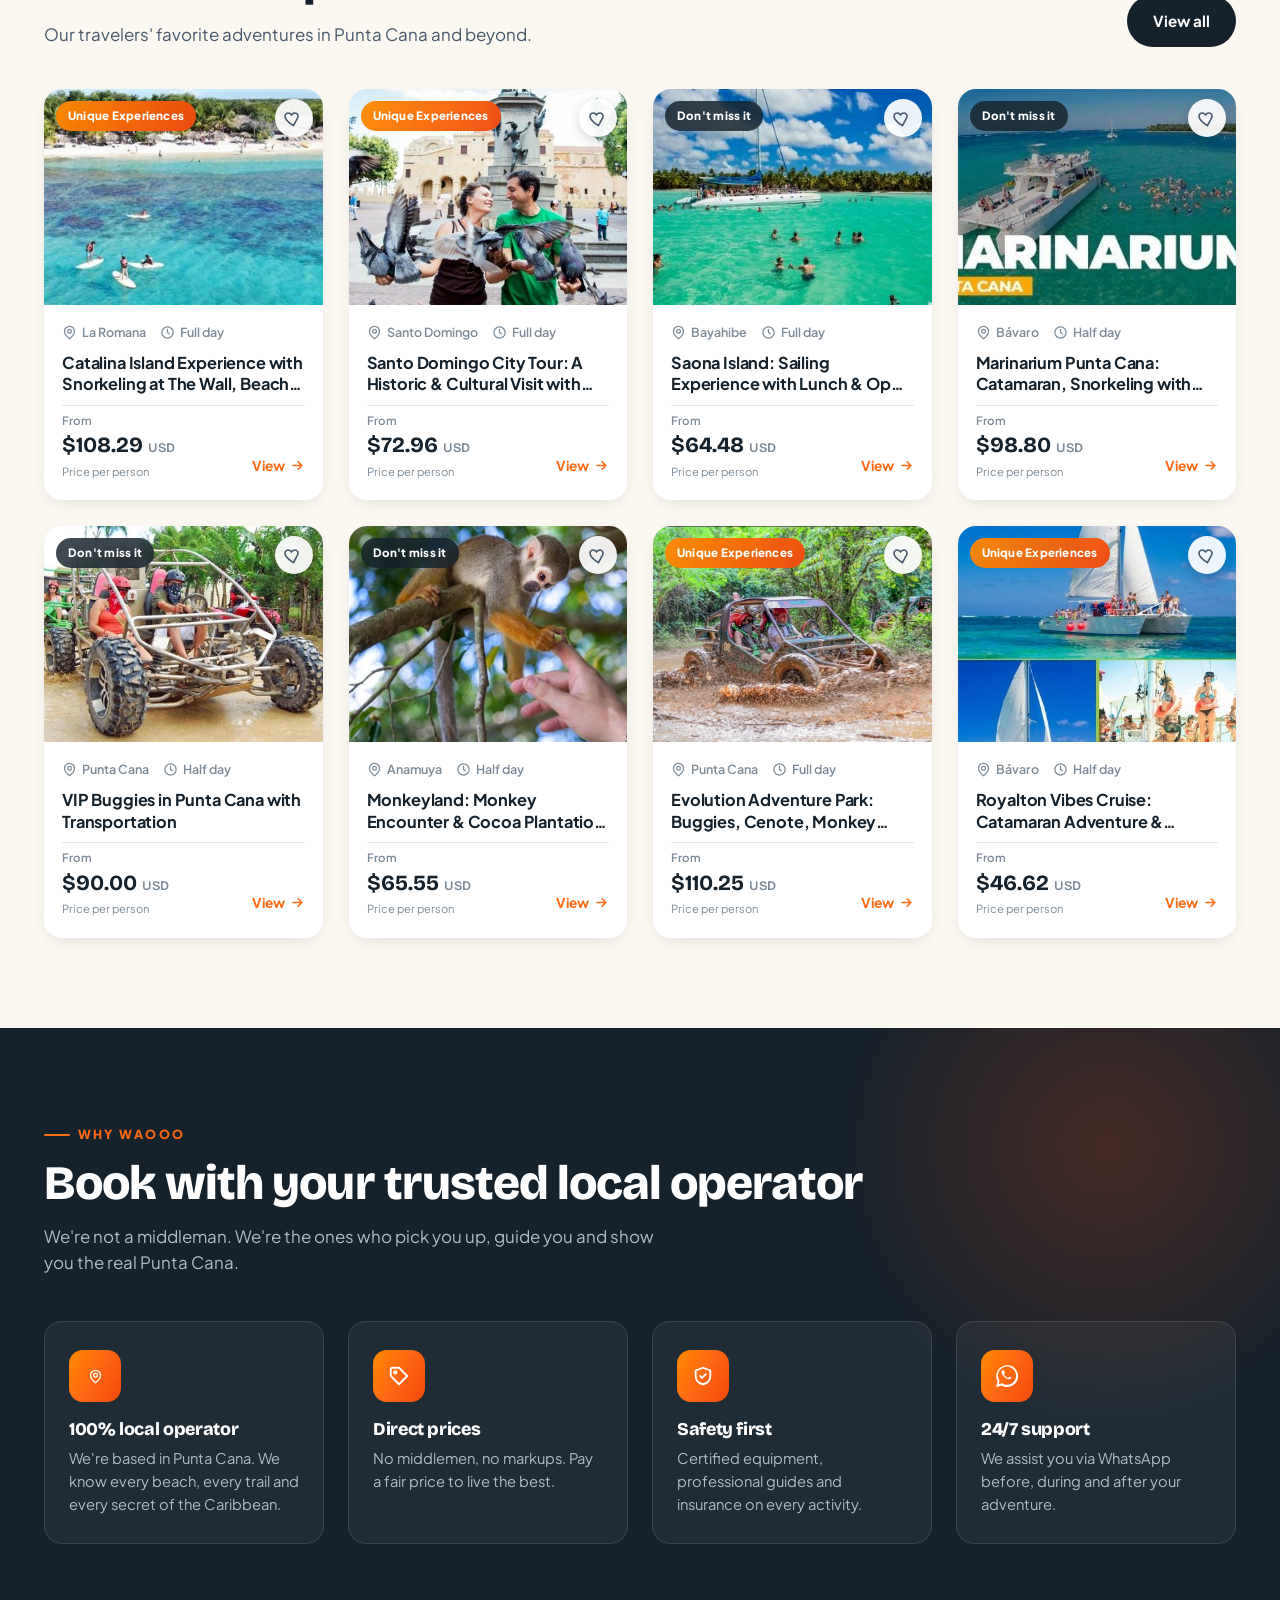
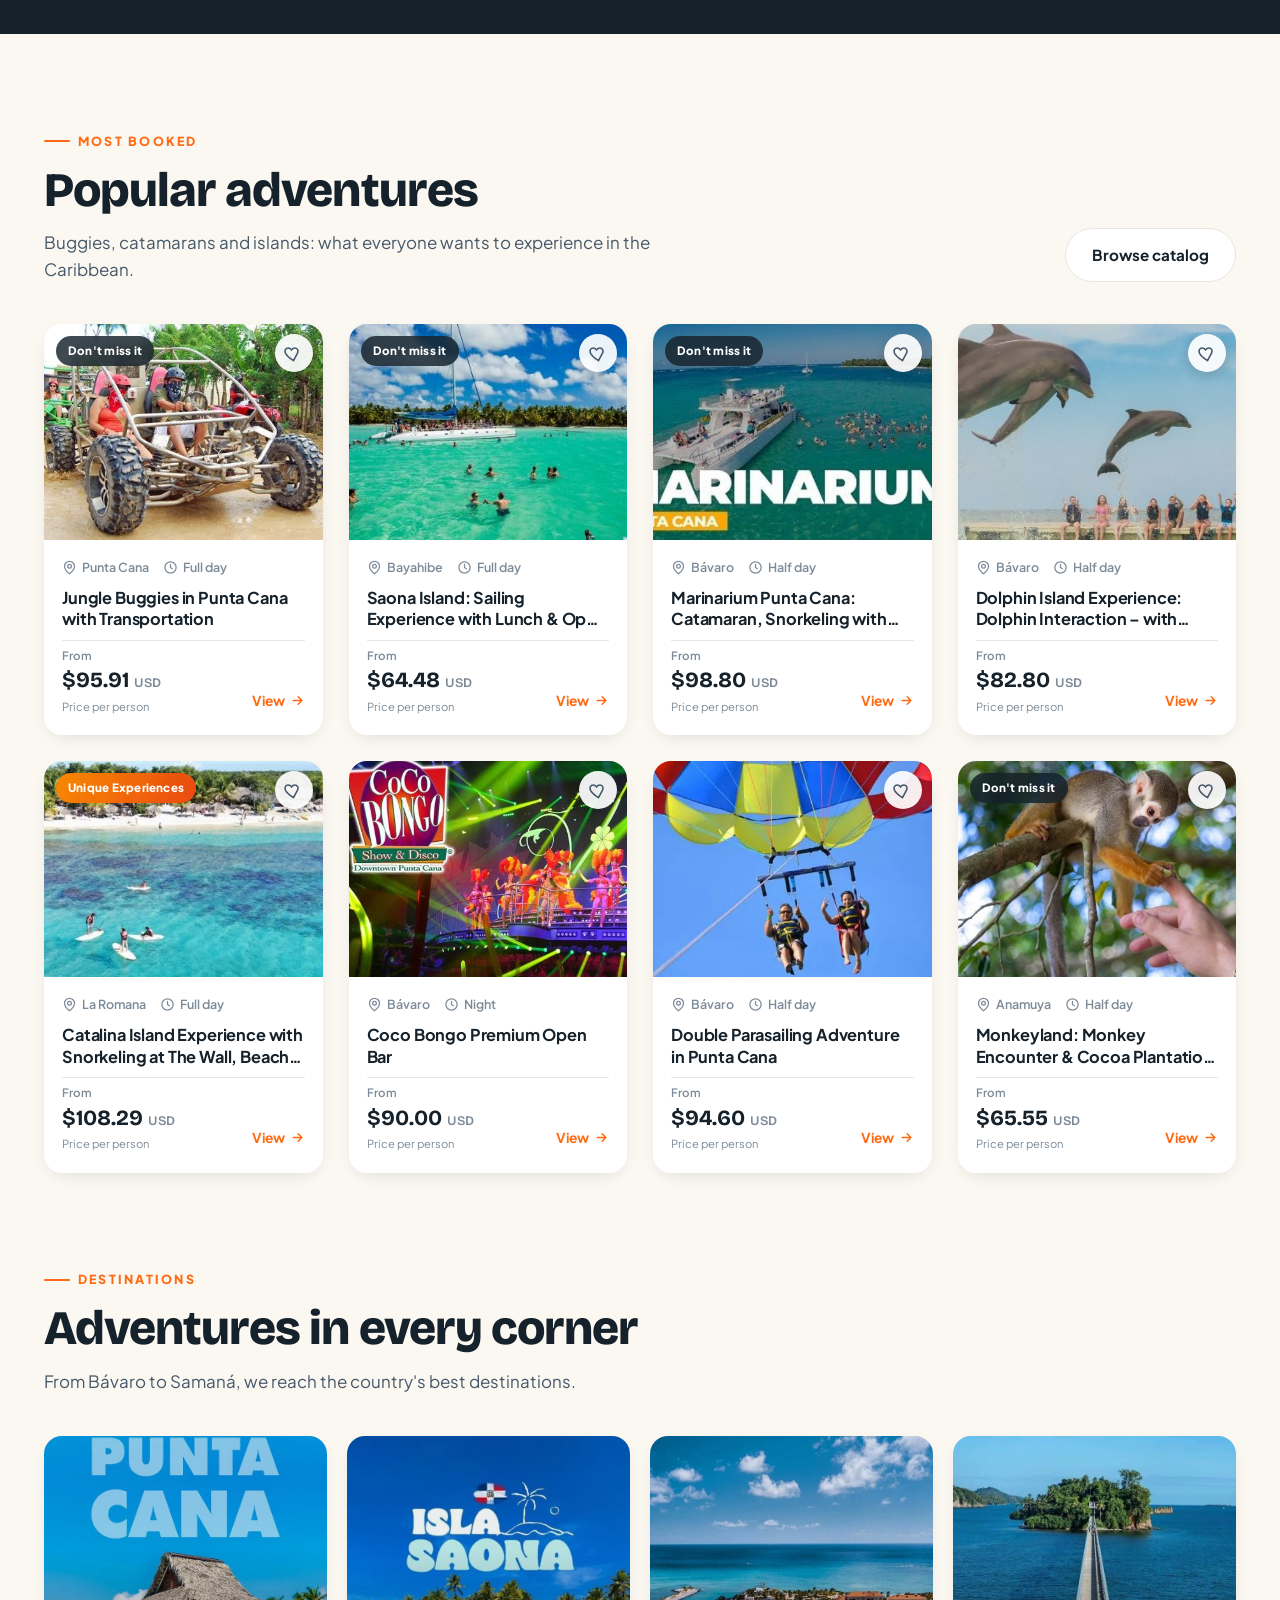
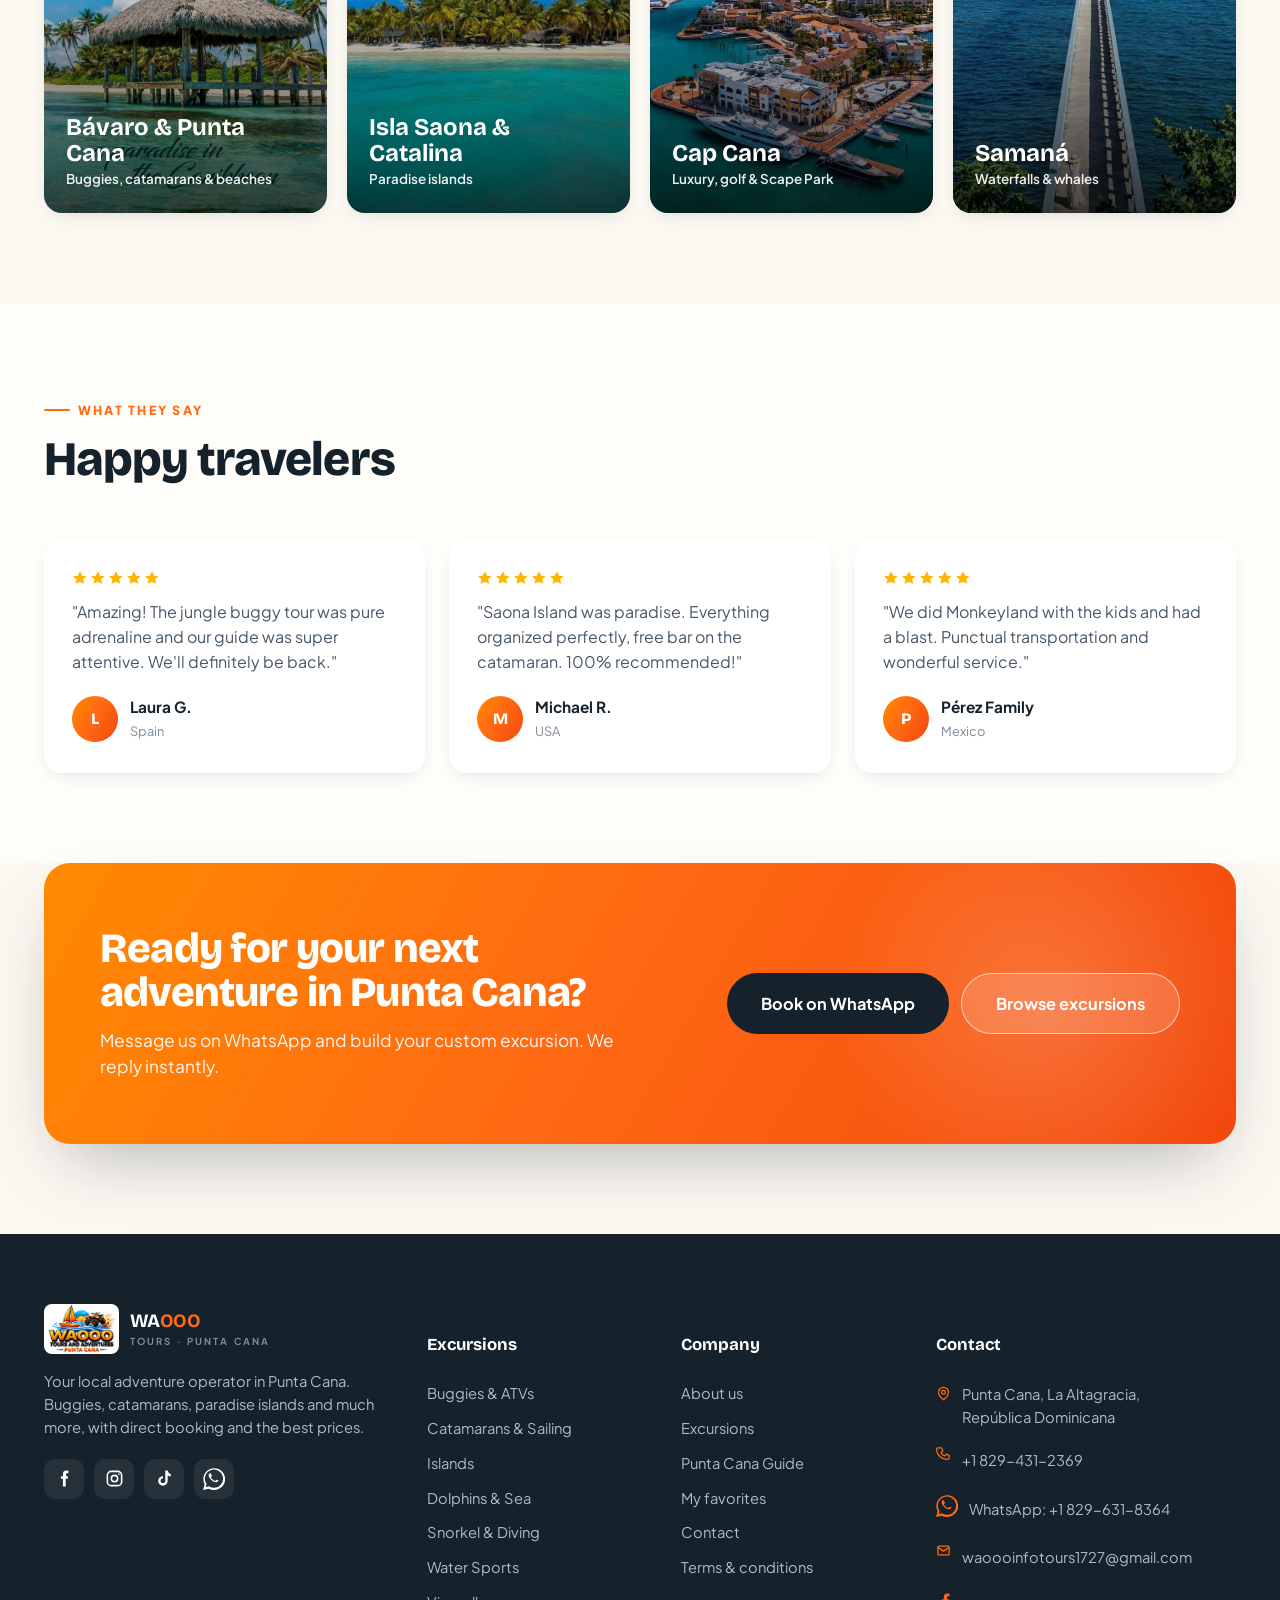
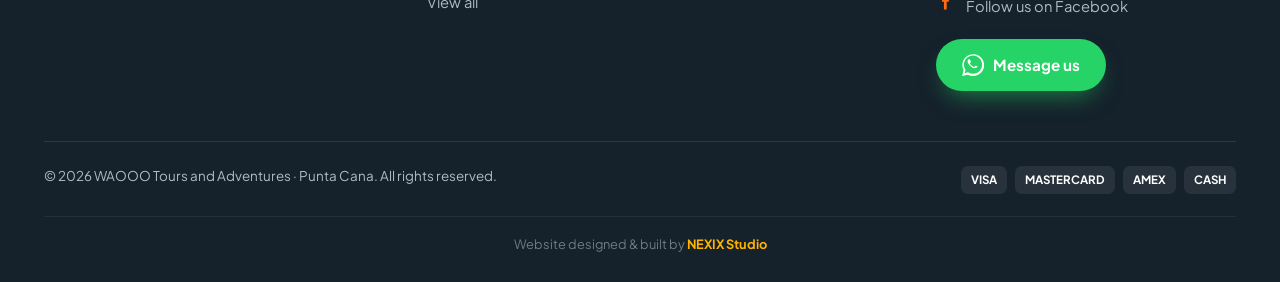
==== commit 33c4f7fd: "Fotos nuevas de servicios y zonas + guia enfocada en Punta Cana - 21 fotos nuevas (3 por servicio) p" ====
--- a/index.html
+++ b/index.html
@@ -213,12 +213,16 @@
 
   /* zones */
   document.getElementById('zoneGrid').innerHTML = [
-    ['Bávaro & Punta Cana','',''],
-    ['Isla Saona & Catalina','1','islas'],
-    ['Cap Cana','2','privados'],
-    ['Samaná','3','samana'],
-  ].map((z,i)=>`<a class="zone" data-z="${z[1]}" href="tours.html${z[2]?'?cat='+z[2]:''}">
-      <div class="zone-info"><b>${z[0]}</b><span>${T.zones[i]}</span></div></a>`).join('');
+    ['Bávaro & Punta Cana','','','punta-cana'],
+    ['Isla Saona & Catalina','1','islas','saona-catalina'],
+    ['Cap Cana','2','privados','cap-cana'],
+    ['Samaná','3','samana','samana'],
+  ].map((z,i)=>{
+    const foto = (typeof ZONE_PHOTOS!=='undefined') ? ZONE_PHOTOS[z[3]] : null;
+    return `<a class="zone${foto?' has-photo':''}" data-z="${z[1]}" href="tours.html${z[2]?'?cat='+z[2]:''}">
+      ${foto?`<img class="zone-img" src="${foto}" alt="${z[0]}" loading="lazy">`:''}
+      <div class="zone-info"><b>${z[0]}</b><span>${T.zones[i]}</span></div></a>`;
+  }).join('');
 
   /* testimonials */
   document.getElementById('testiGrid').innerHTML = T.testi.map(t=>`<div class="testi">
--- a/assets/styles.css
+++ b/assets/styles.css
@@ -275,6 +275,11 @@
 .zone[data-z="2"]::before{background:linear-gradient(160deg,#16C7C2,#0077A8)}
 .zone[data-z="3"]::before{background:linear-gradient(160deg,#FFB400,#F2480D)}
 .zone::after{content:"";position:absolute;inset:0;background:linear-gradient(180deg,transparent 40%,rgba(0,0,0,.45))}
+/* zonas con foto real */
+.zone-img{position:absolute;inset:0;width:100%;height:100%;object-fit:cover;transition:transform .6s ease}
+.zone.has-photo::before{opacity:0}
+.zone.has-photo::after{background:linear-gradient(180deg,rgba(0,0,0,.05) 30%,rgba(0,0,0,.72))}
+.zone.has-photo:hover .zone-img{transform:scale(1.07)}
 .zone-info{position:relative;z-index:1}
 .zone-info b{font-family:'Bricolage Grotesque';font-size:1.5rem;display:block;line-height:1.1}
 .zone-info span{font-size:.84rem;opacity:.92;font-weight:600}
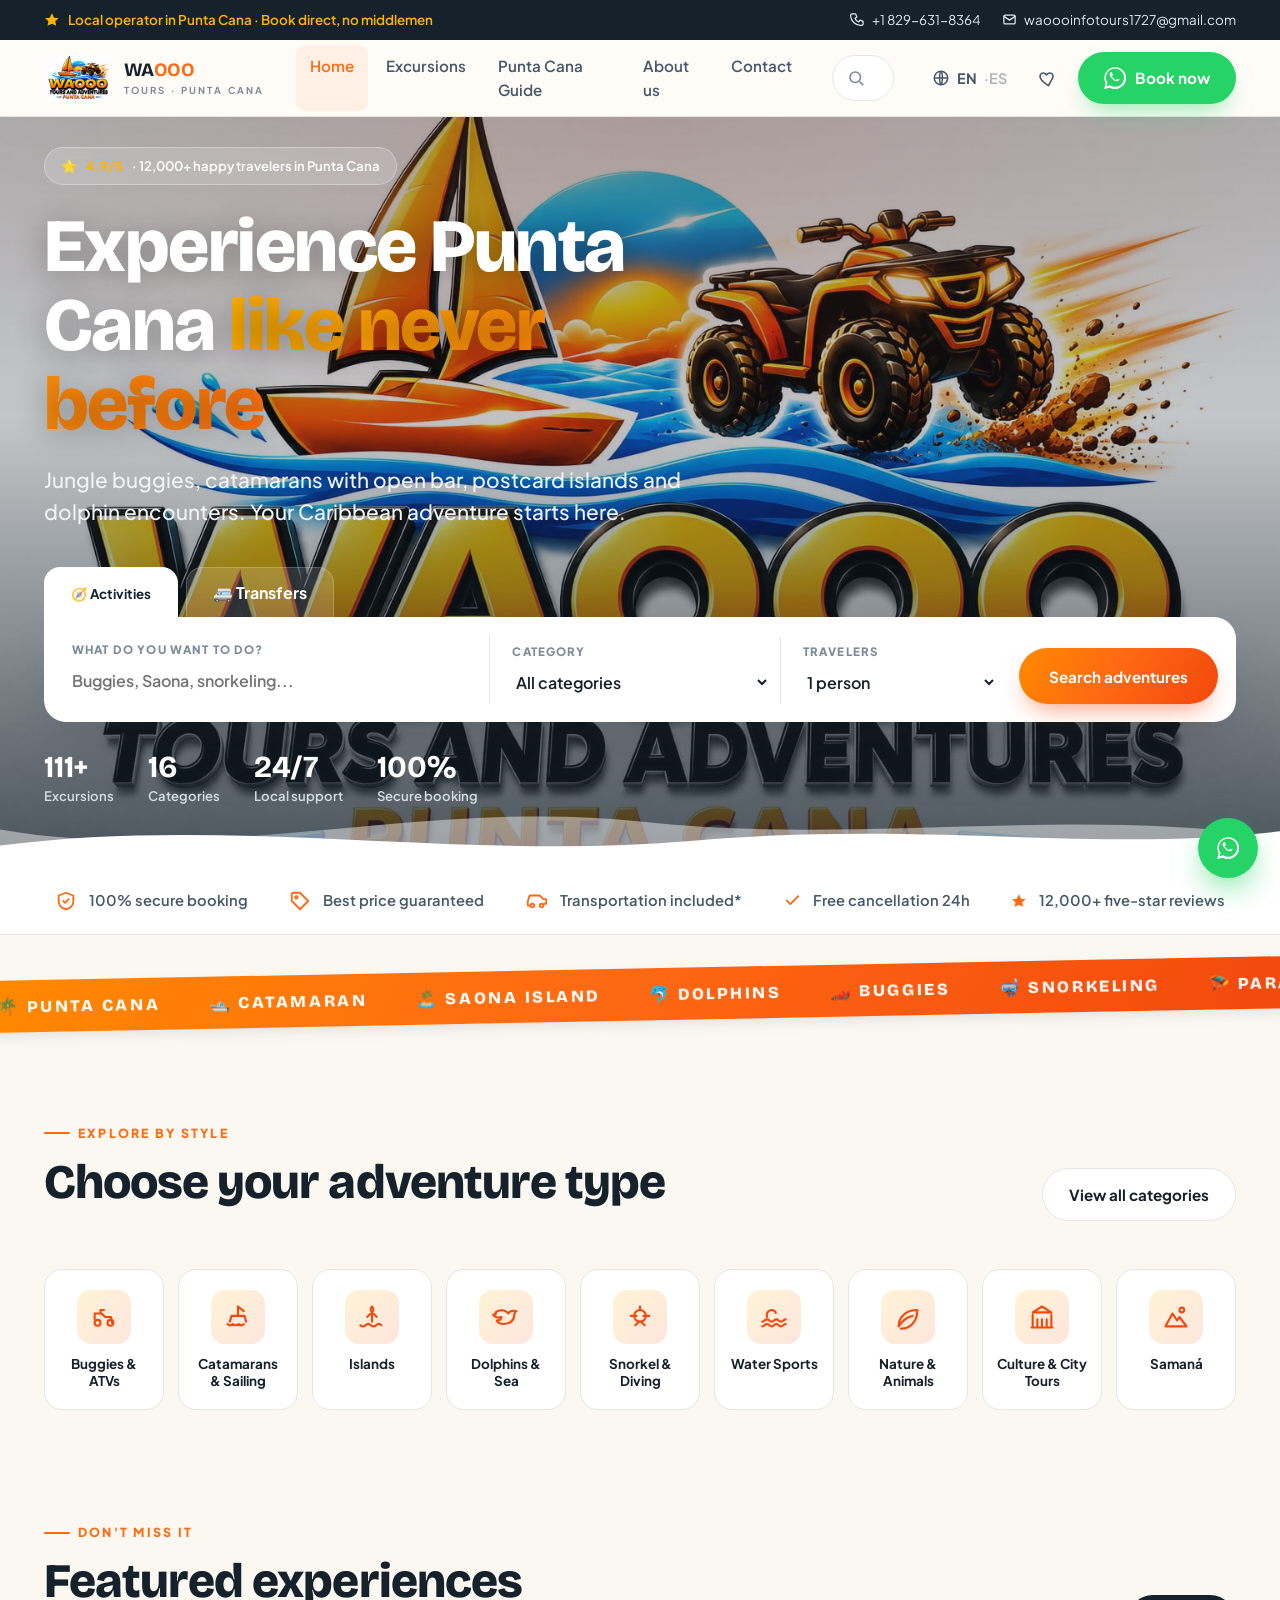
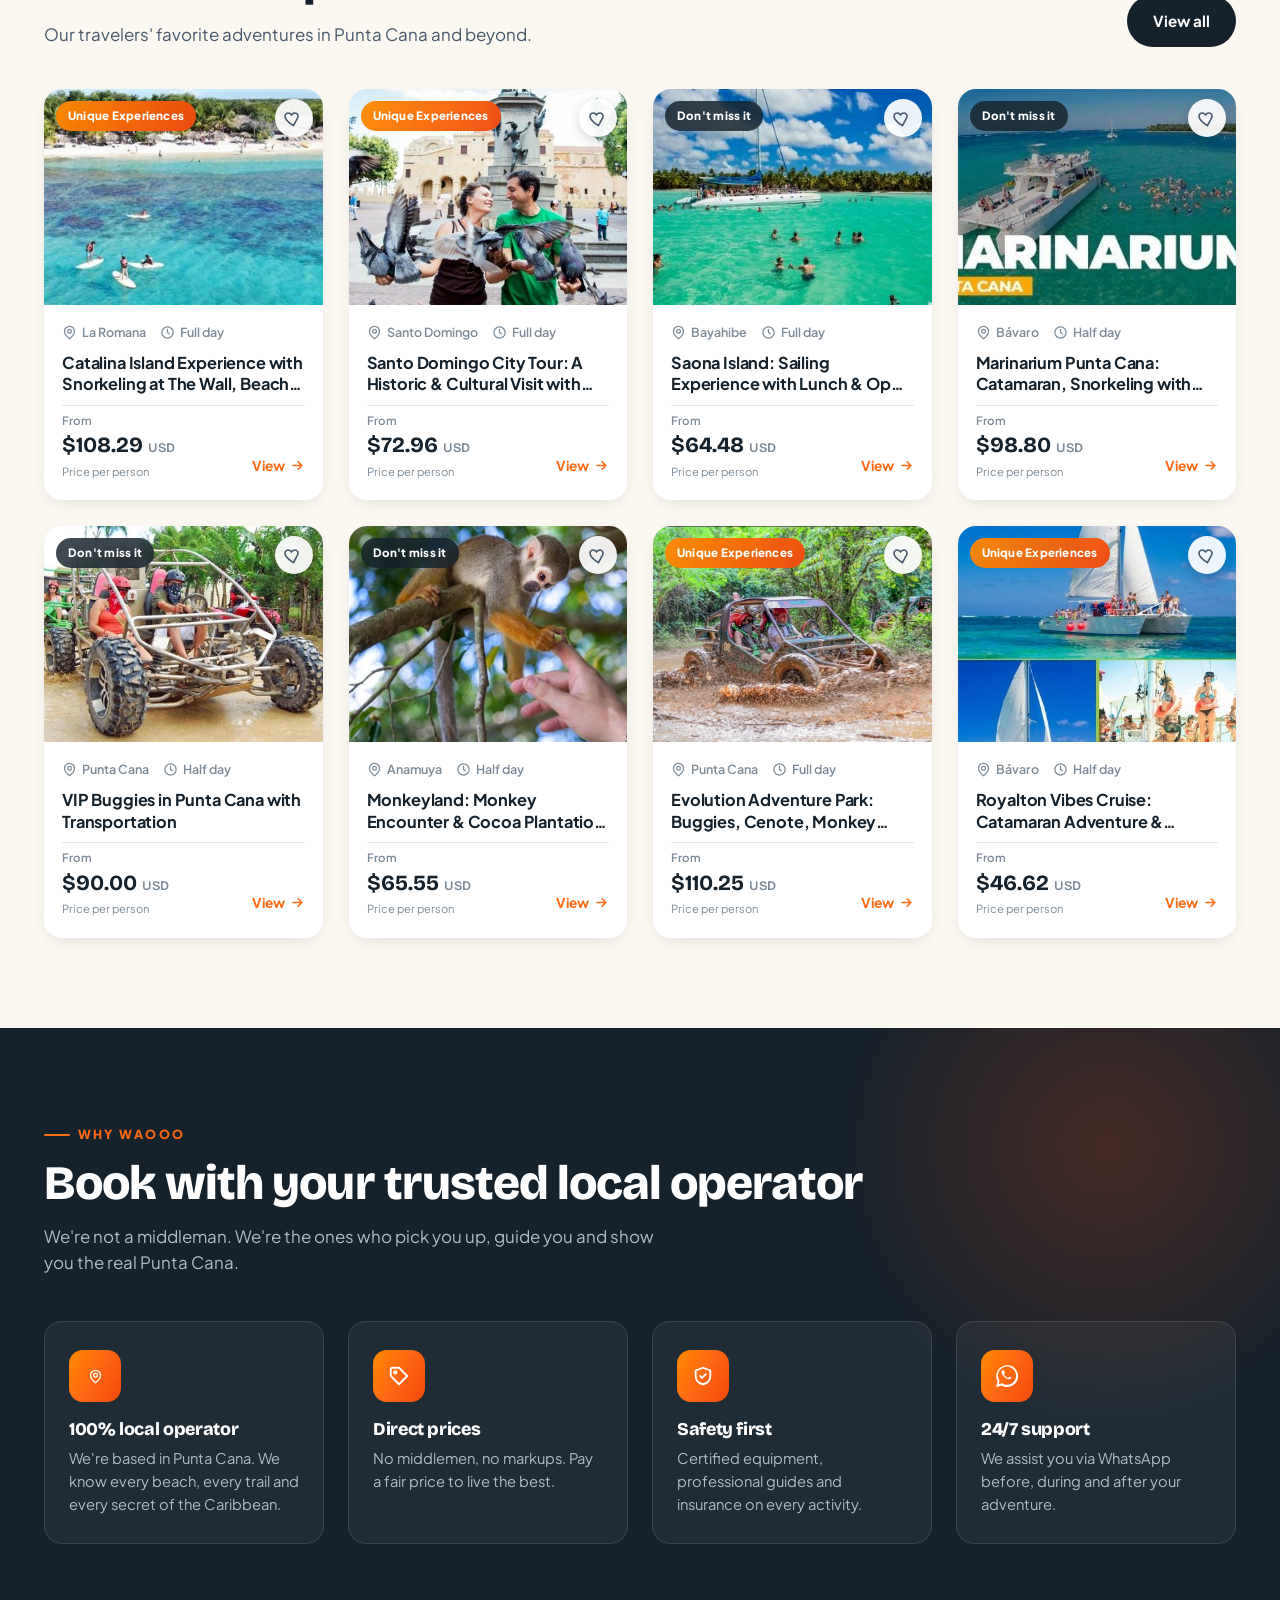
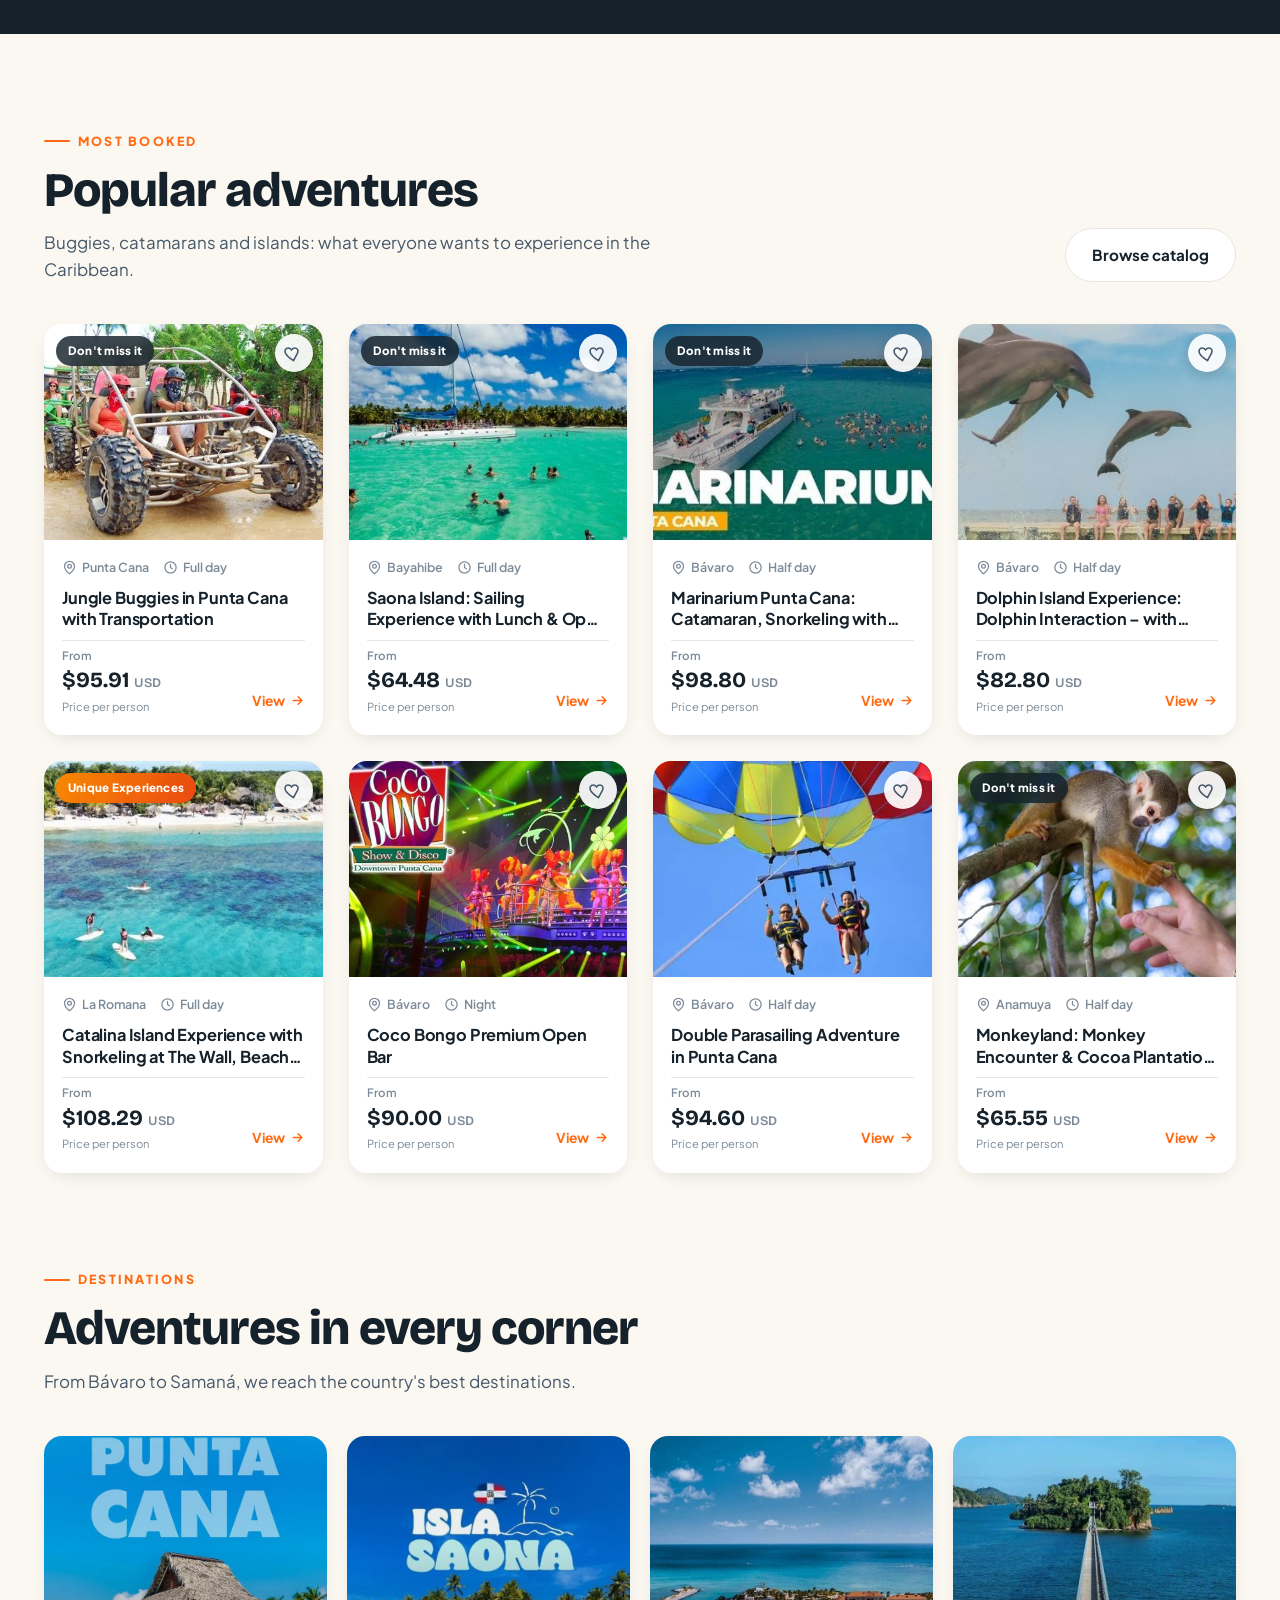
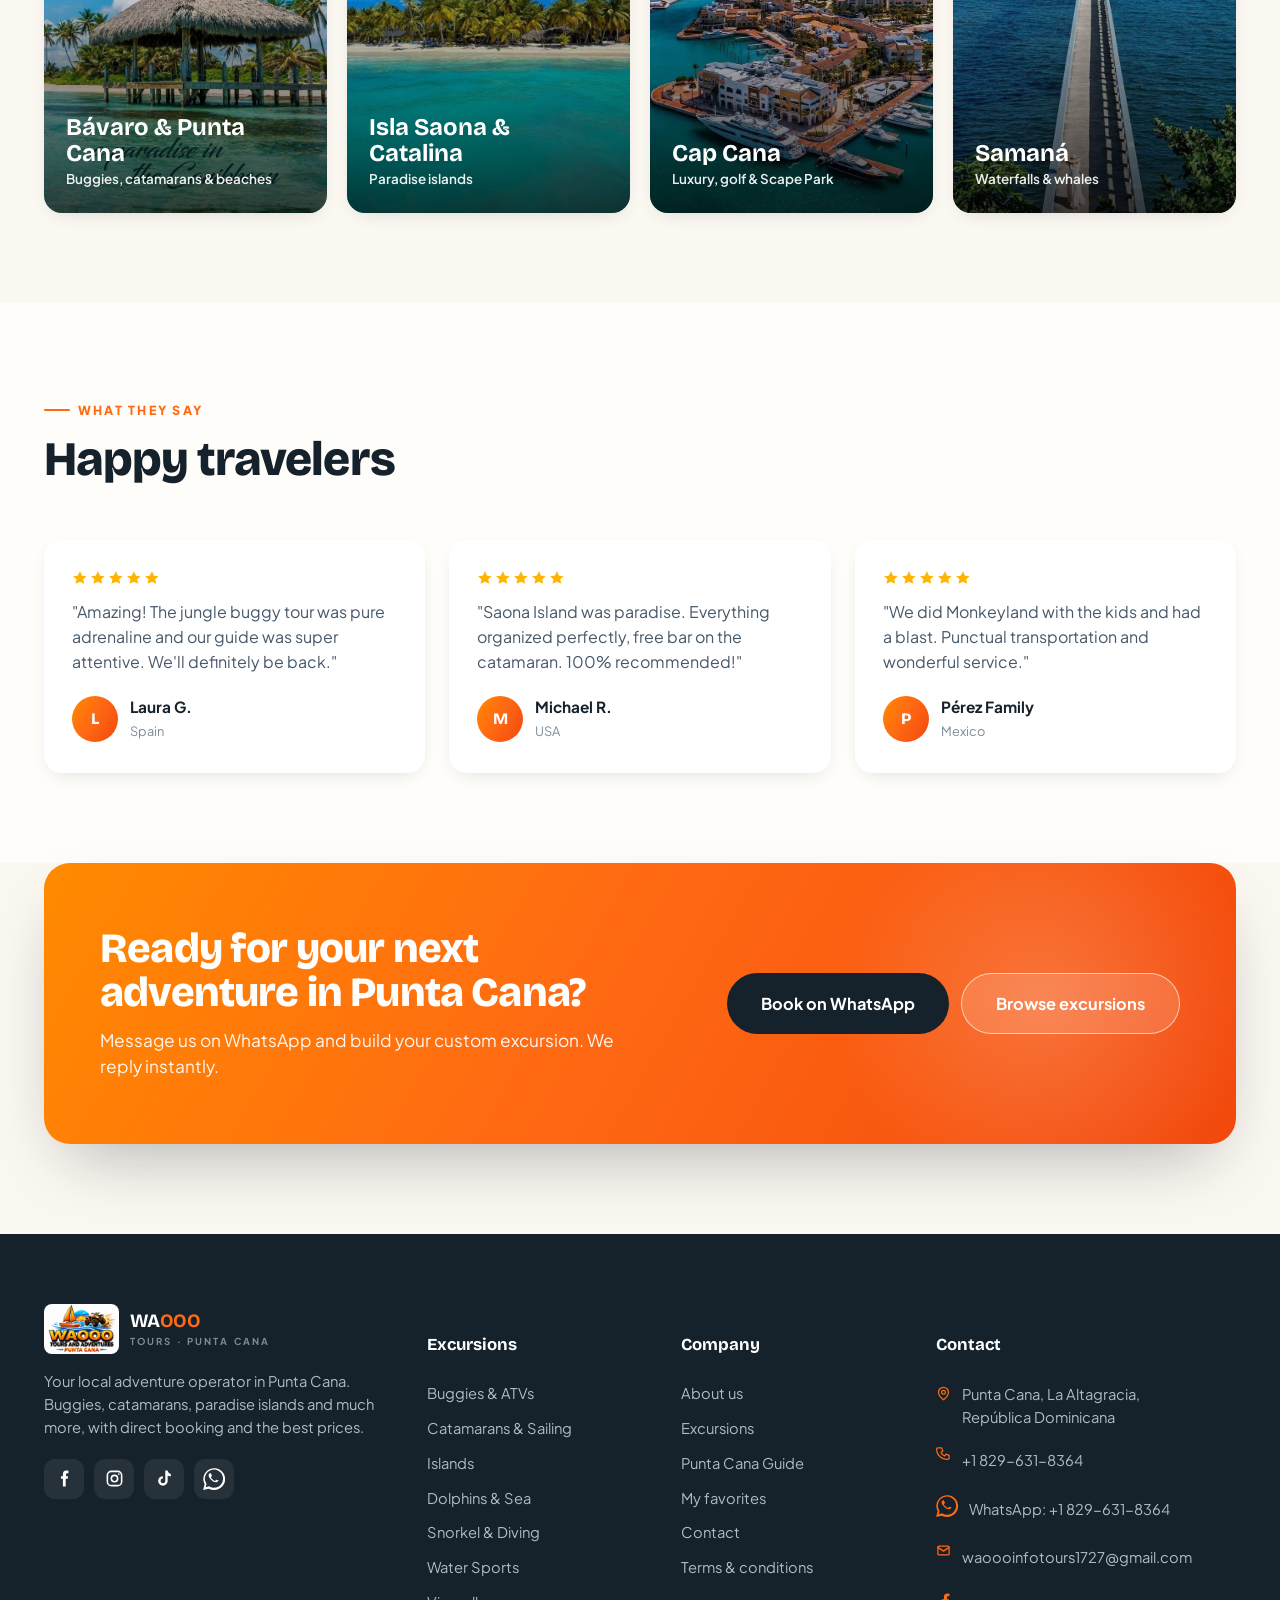
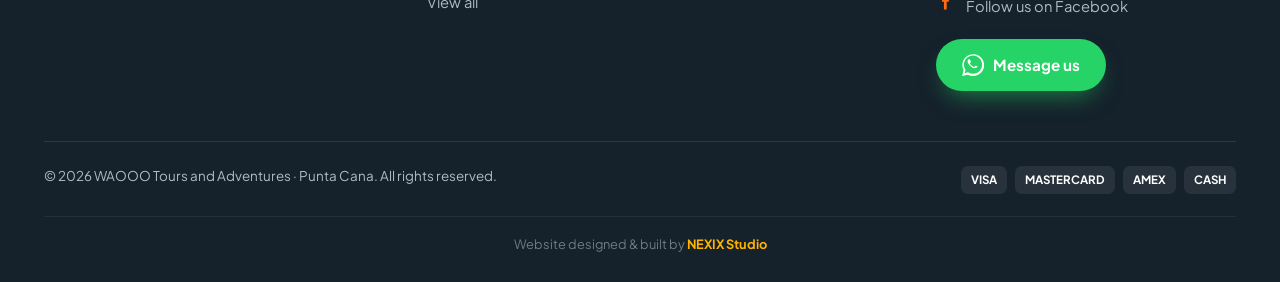
==== commit 3899d3ab: "Un solo numero de contacto + paquete SEO Contacto: - Se elimina el 829-431-2369; el 829-631-8364 que" ====
--- a/index.html
+++ b/index.html
@@ -3,10 +3,92 @@
 <head>
 <meta charset="UTF-8">
 <meta name="viewport" content="width=device-width, initial-scale=1.0">
-<title>WAOOO Tours and Adventures · Excursiones en Punta Cana</title>
-<meta name="description" content="Vive Punta Cana como nunca. Buggies, catamaranes, Isla Saona, delfines, snorkel y más. Reserva tus excursiones directo con tu operador local. Cancelación gratis.">
+<title>Excursiones en Punta Cana | WAOOO Tours and Adventures</title>
+<meta name="description" content="Reserva excursiones en Punta Cana: Isla Saona, buggies, catamaranes, delfines y snorkel. Operador local, mejor precio y cancelación gratis 24h antes.">
+<meta name="keywords" content="excursiones punta cana, tours punta cana, isla saona, buggies punta cana, catamaran bavaro, delfines punta cana, que hacer en punta cana">
+<meta name="robots" content="index, follow, max-image-preview:large">
+<meta name="author" content="WAOOO Tours and Adventures">
+<meta name="theme-color" content="#FF6A13">
+<link rel="canonical" href="https://www.waoootoursrd.com/">
+
+<!-- Redes sociales -->
+<meta property="og:type" content="website">
+<meta property="og:site_name" content="WAOOO Tours and Adventures">
+<meta property="og:locale" content="es_DO">
+<meta property="og:locale:alternate" content="en_US">
+<meta property="og:title" content="Excursiones en Punta Cana | WAOOO Tours and Adventures">
+<meta property="og:description" content="Isla Saona, buggies, catamaranes, delfines y snorkel. Tu operador local en Punta Cana: mejor precio y cancelación gratis 24h antes.">
+<meta property="og:url" content="https://www.waoootoursrd.com/">
+<meta property="og:image" content="https://www.waoootoursrd.com/assets/og-image.jpg">
+<meta property="og:image:width" content="1200">
+<meta property="og:image:height" content="630">
+<meta name="twitter:card" content="summary_large_image">
+<meta name="twitter:title" content="Excursiones en Punta Cana | WAOOO Tours and Adventures">
+<meta name="twitter:description" content="Isla Saona, buggies, catamaranes, delfines y snorkel con tu operador local en Punta Cana.">
+<meta name="twitter:image" content="https://www.waoootoursrd.com/assets/og-image.jpg">
+
 <link rel="icon" href="assets/waoo.jpeg">
+<link rel="apple-touch-icon" href="assets/waoo.jpeg">
+<link rel="preconnect" href="https://fonts.googleapis.com">
+<link rel="preconnect" href="https://fonts.gstatic.com" crossorigin>
+<link rel="stylesheet" href="https://fonts.googleapis.com/css2?family=Bricolage+Grotesque:opsz,wght@12..96,400;12..96,600;12..96,700;12..96,800&family=Plus+Jakarta+Sans:ital,wght@0,400;0,500;0,600;0,700;0,800&display=swap">
 <link rel="stylesheet" href="assets/styles.css">
+
+<!-- Ficha del negocio para Google -->
+<script type="application/ld+json">
+{
+  "@context": "https://schema.org",
+  "@type": "TravelAgency",
+  "@id": "https://www.waoootoursrd.com/#organizacion",
+  "name": "WAOOO Tours and Adventures",
+  "alternateName": "WAOOO Tours Punta Cana",
+  "url": "https://www.waoootoursrd.com/",
+  "logo": "https://www.waoootoursrd.com/assets/waoo.jpeg",
+  "image": "https://www.waoootoursrd.com/assets/og-image.jpg",
+  "description": "Operador local de excursiones en Punta Cana: Isla Saona, buggies, catamaranes, delfines, snorkel, parques de aventura y vida nocturna.",
+  "telephone": "+18296318364",
+  "email": "waoooinfotours1727@gmail.com",
+  "priceRange": "$$",
+  "currenciesAccepted": "USD, DOP",
+  "paymentAccepted": "Efectivo, Visa, Mastercard, American Express",
+  "address": {
+    "@type": "PostalAddress",
+    "addressLocality": "Punta Cana",
+    "addressRegion": "La Altagracia",
+    "addressCountry": "DO"
+  },
+  "geo": { "@type": "GeoCoordinates", "latitude": 18.5601, "longitude": -68.3725 },
+  "areaServed": [
+    { "@type": "Place", "name": "Punta Cana" },
+    { "@type": "Place", "name": "Bávaro" },
+    { "@type": "Place", "name": "Cap Cana" },
+    { "@type": "Place", "name": "Uvero Alto" },
+    { "@type": "Place", "name": "Macao" },
+    { "@type": "Place", "name": "Higüey" }
+  ],
+  "openingHoursSpecification": {
+    "@type": "OpeningHoursSpecification",
+    "dayOfWeek": ["Monday","Tuesday","Wednesday","Thursday","Friday","Saturday","Sunday"],
+    "opens": "00:00",
+    "closes": "23:59"
+  },
+  "sameAs": ["https://www.facebook.com/profile.php?id=100054507609021"]
+}
+</script>
+<script type="application/ld+json">
+{
+  "@context": "https://schema.org",
+  "@type": "WebSite",
+  "url": "https://www.waoootoursrd.com/",
+  "name": "WAOOO Tours and Adventures",
+  "inLanguage": ["es","en"],
+  "potentialAction": {
+    "@type": "SearchAction",
+    "target": "https://www.waoootoursrd.com/tours.html?q={search_term_string}",
+    "query-input": "required name=search_term_string"
+  }
+}
+</script>
 </head>
 <body>
 <div id="chrome"></div>
--- a/assets/styles.css
+++ b/assets/styles.css
@@ -3,7 +3,8 @@
    Design system
    ============================================================ */
 
-@import url('https://fonts.googleapis.com/css2?family=Bricolage+Grotesque:opsz,wght@12..96,400;12..96,600;12..96,700;12..96,800&family=Plus+Jakarta+Sans:ital,wght@0,400;0,500;0,600;0,700;0,800&display=swap');
+/* Las fuentes se cargan con <link rel="preconnect"> + <link rel="stylesheet">
+   en el <head> de cada página (más rápido que un @import). */
 
 :root{
   /* Brand */
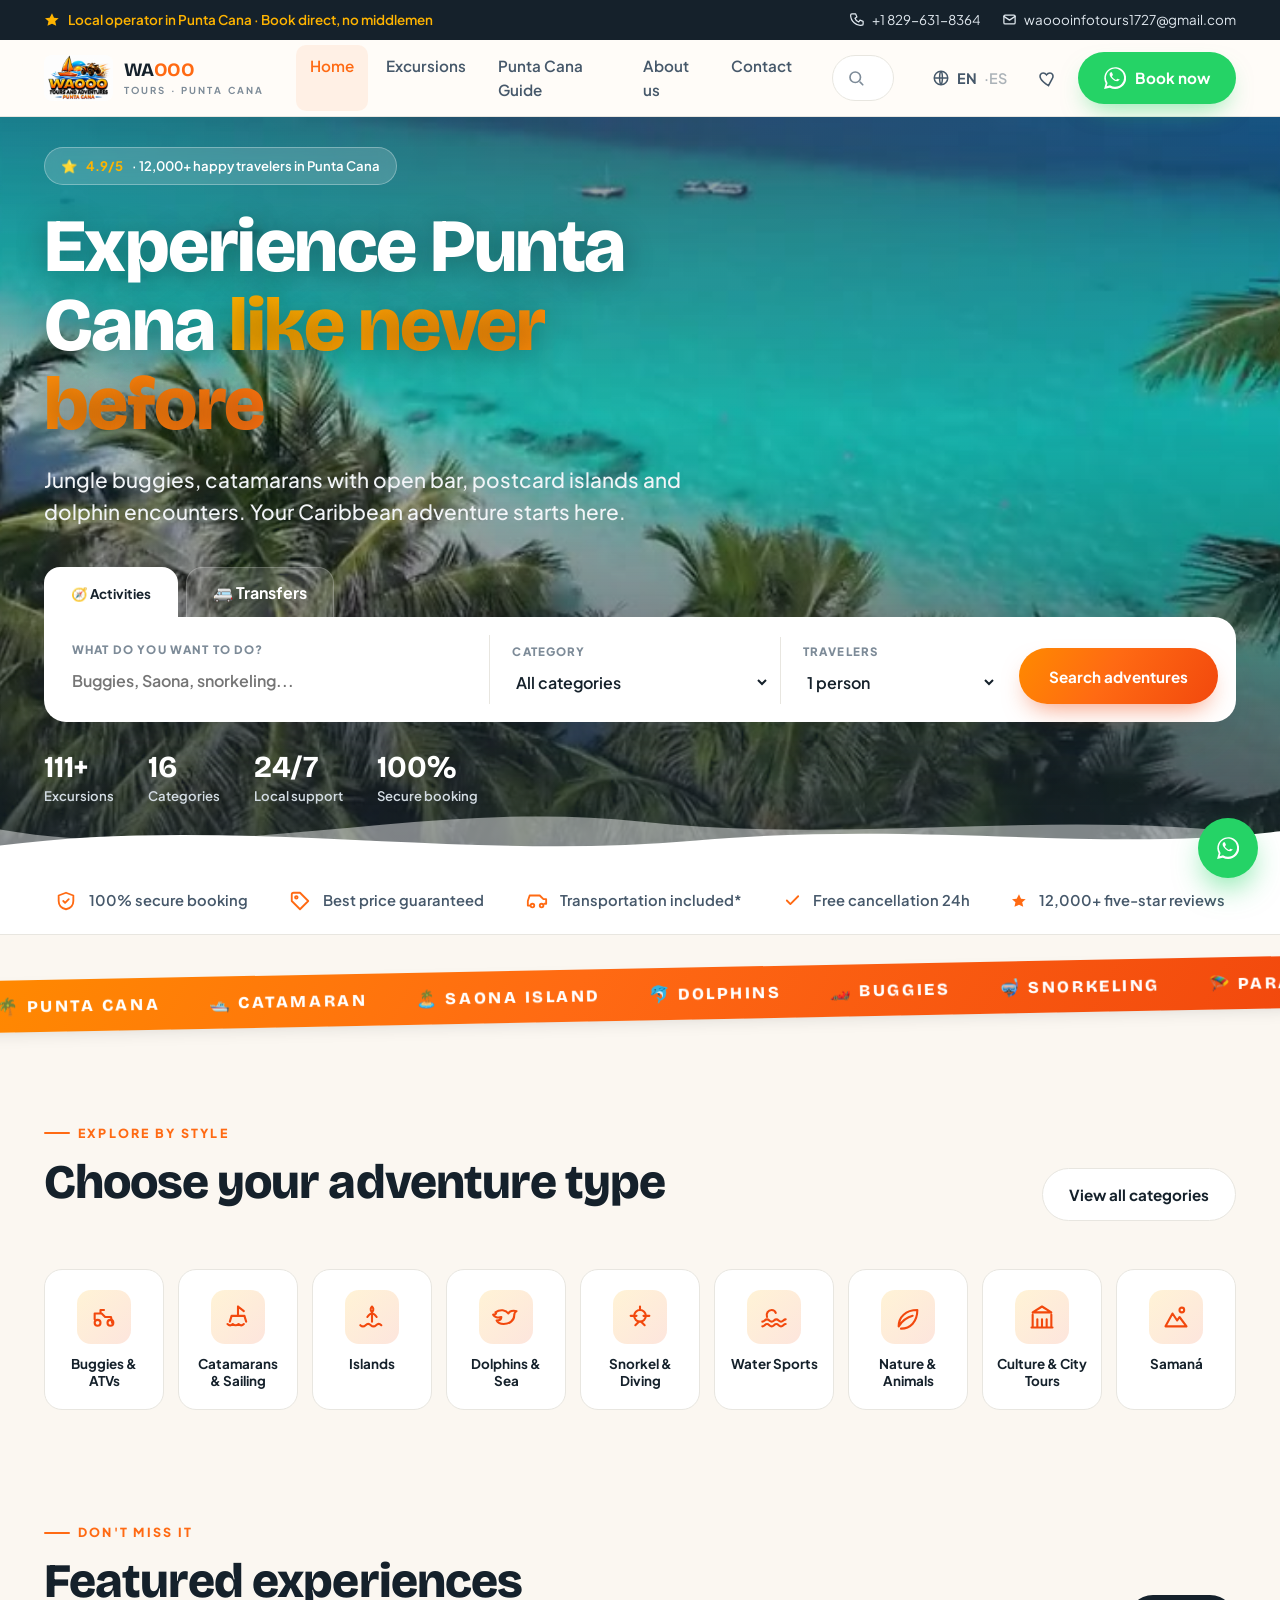
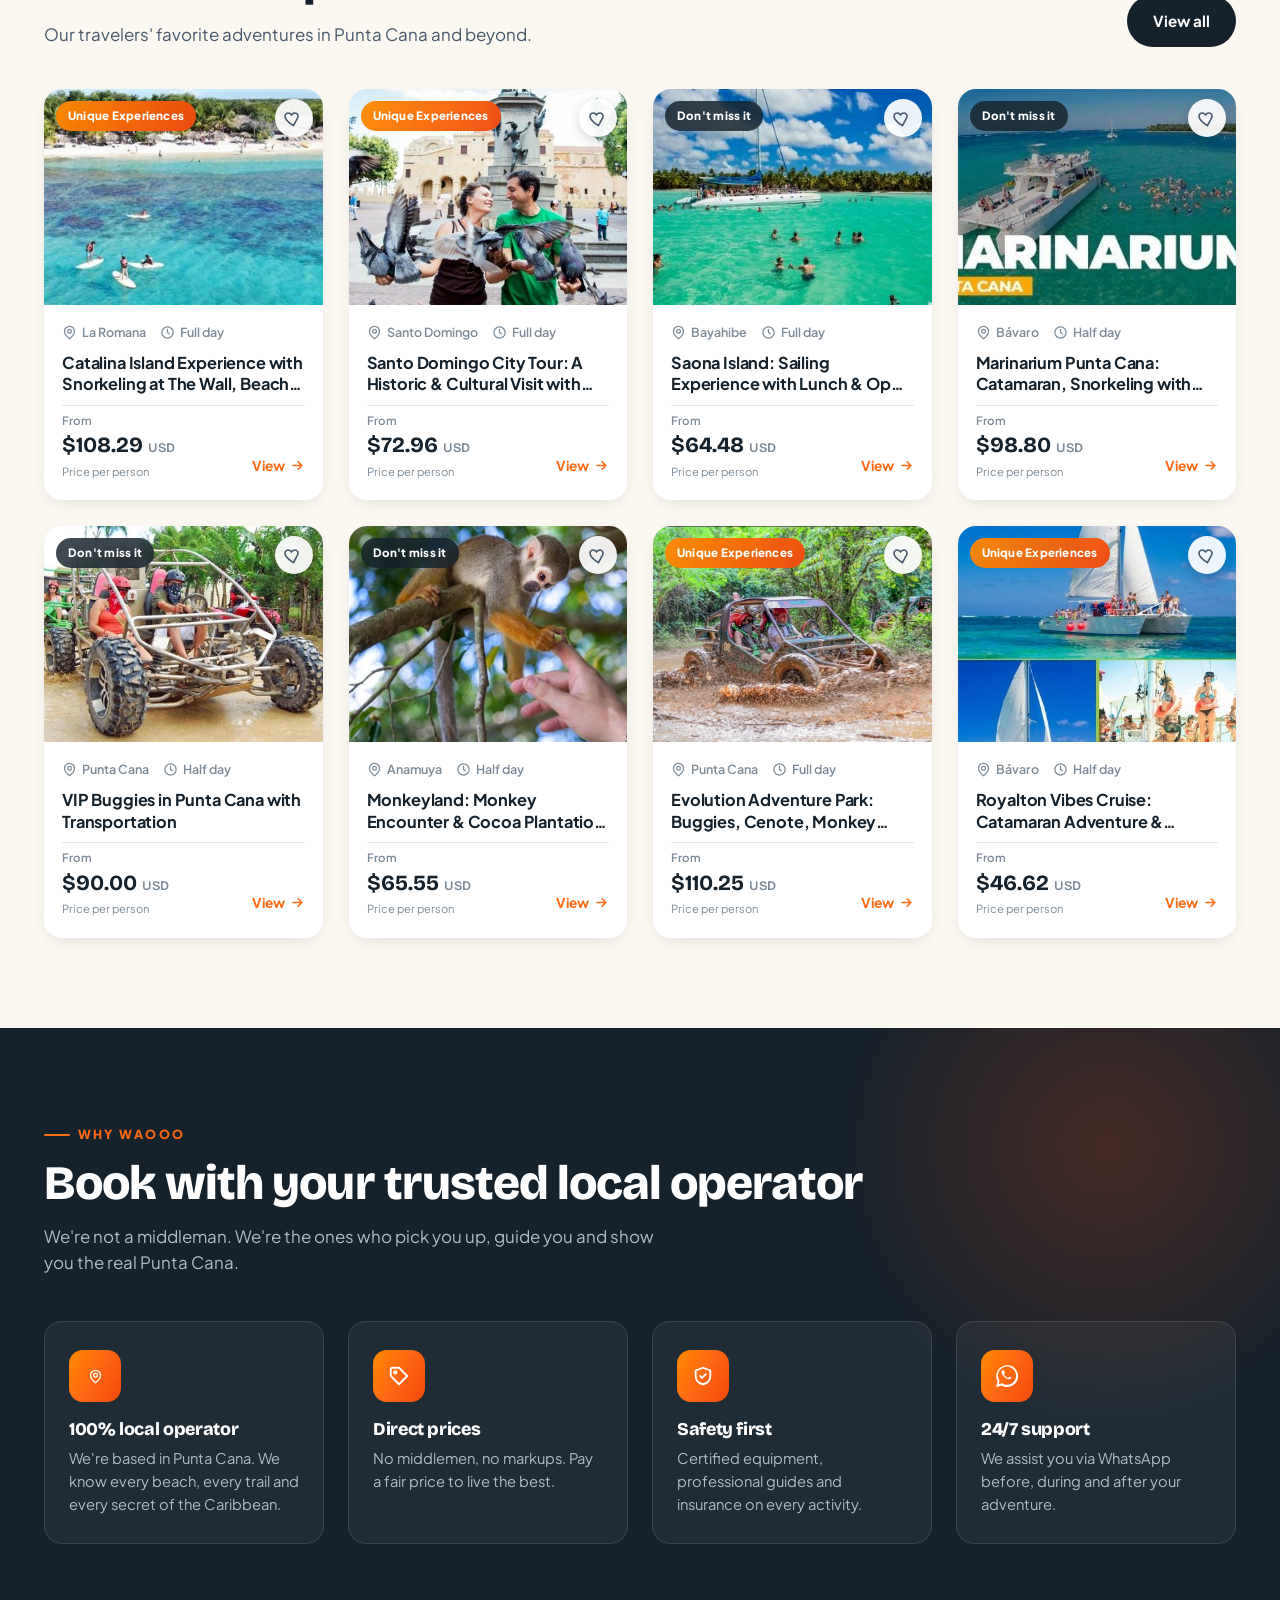
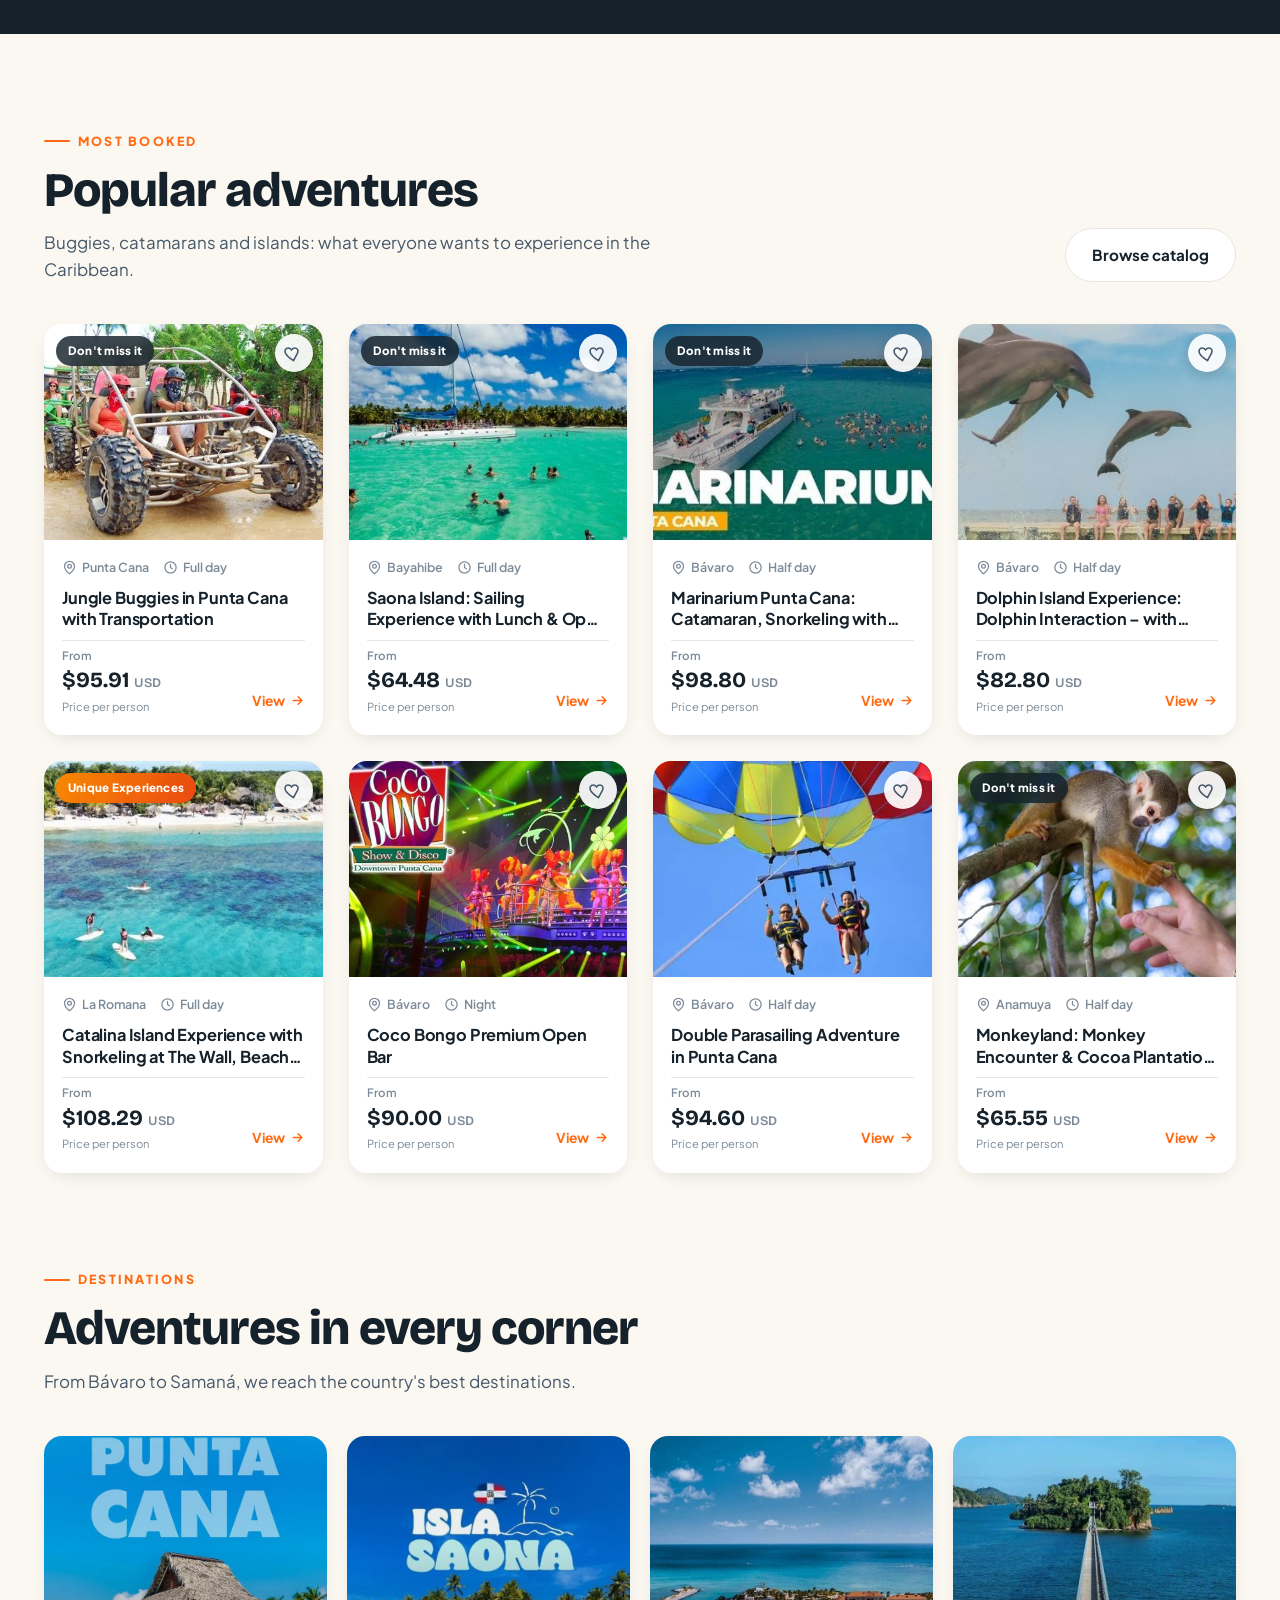
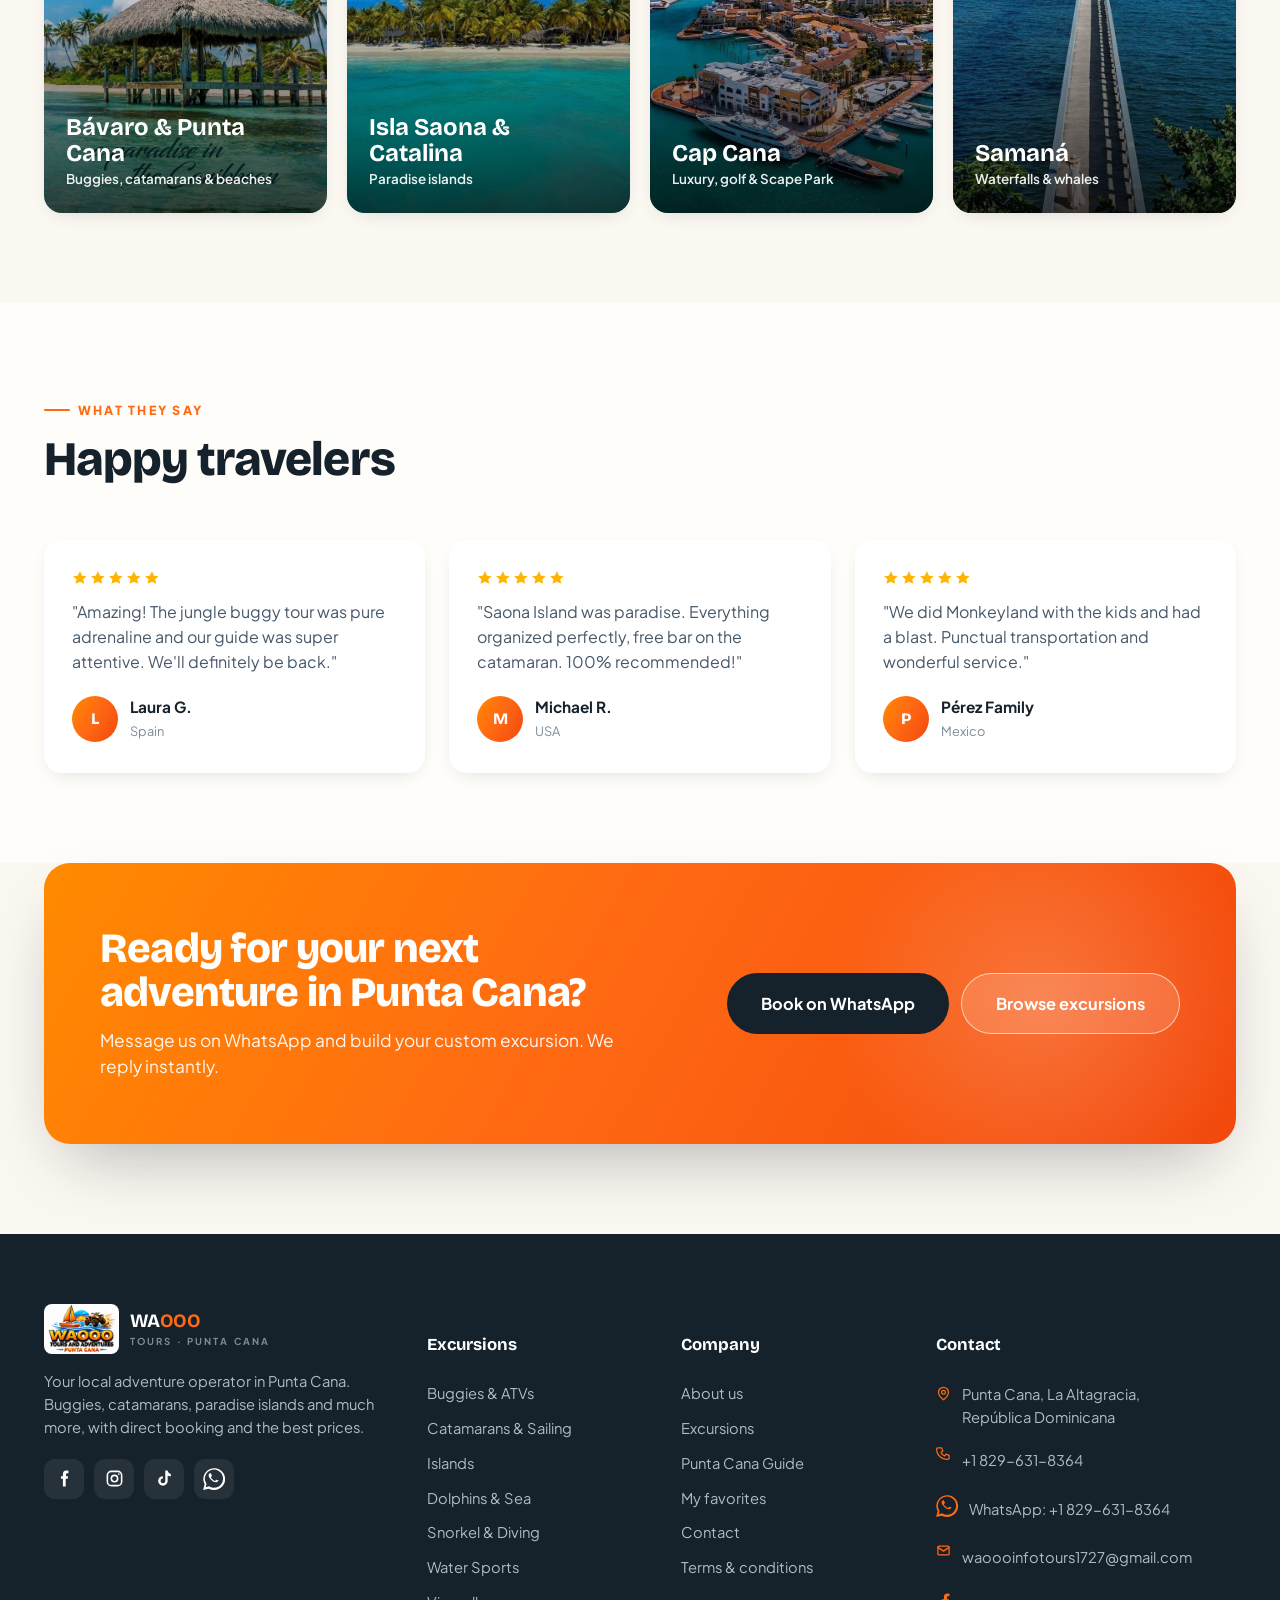
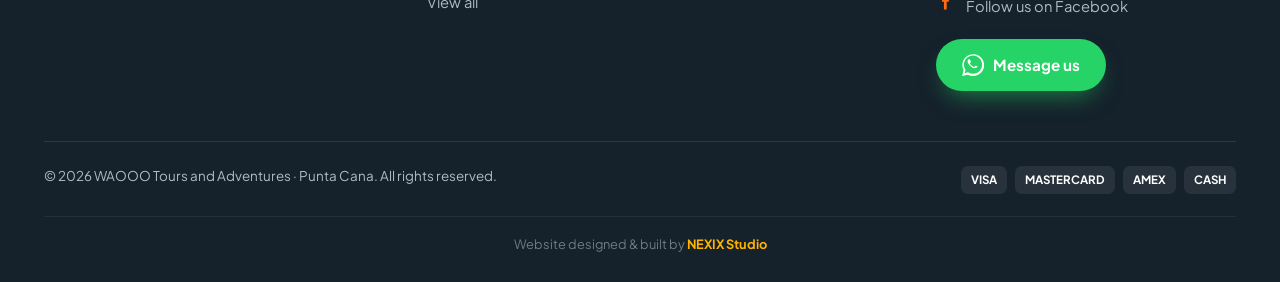
==== commit bf2b78e9: "Velocidad: video del inicio comprimido y sin descarga en movil - hero.mp4 de 4.3 MB a 1.8 MB (misma " ====
--- a/index.html
+++ b/index.html
@@ -95,9 +95,22 @@
 
 <!-- ===================== HERO ===================== -->
 <section class="hero">
-  <video autoplay muted loop playsinline poster="assets/waoo.jpeg">
-    <source src="assets/hero.mp4" type="video/mp4">
-  </video>
+  <video id="heroVideo" autoplay muted loop playsinline preload="none" poster="assets/hero-poster.jpg"></video>
+  <script>
+    /* El video solo se descarga en pantallas grandes o buena conexión.
+       En móvil queda la foto (poster): carga mucho más rápido. */
+    (function(){
+      const v = document.getElementById('heroVideo');
+      const c = navigator.connection || {};
+      const pantallaChica = window.matchMedia('(max-width: 820px)').matches;
+      const conexionLenta = c.saveData === true || /(^|-)(2g|slow-2g)$/.test(c.effectiveType || '');
+      if(!v || pantallaChica || conexionLenta) return;
+      const s = document.createElement('source');
+      s.src = 'assets/hero.mp4'; s.type = 'video/mp4';
+      v.appendChild(s); v.load();
+      v.play().catch(function(){});
+    })();
+  </script>
   <div class="wrap">
     <div class="hero-badge" data-i18n="hero_badge">⭐ <b>4.9/5</b> · +12.000 viajeros felices en Punta Cana</div>
     <h1 data-i18n="hero_h1">Vive Punta Cana <em>como nunca</em> la habías soñado</h1>
